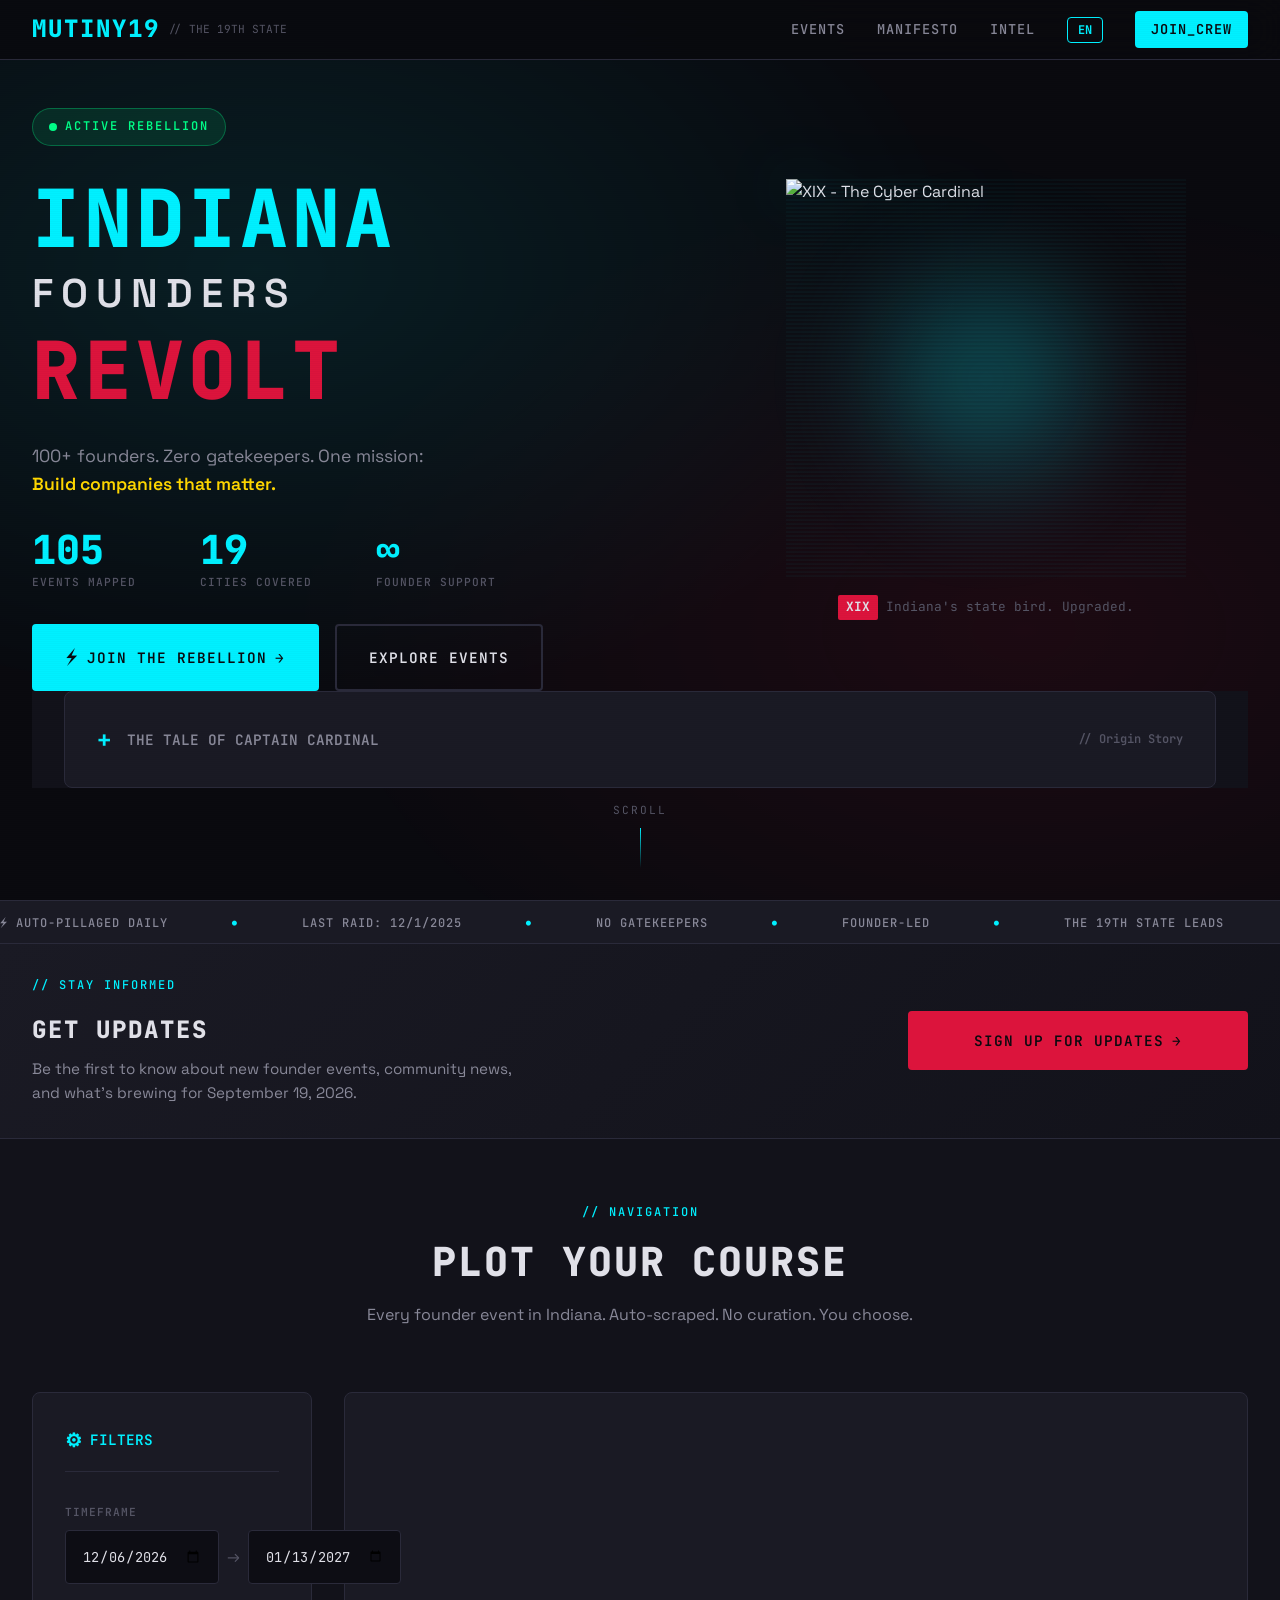
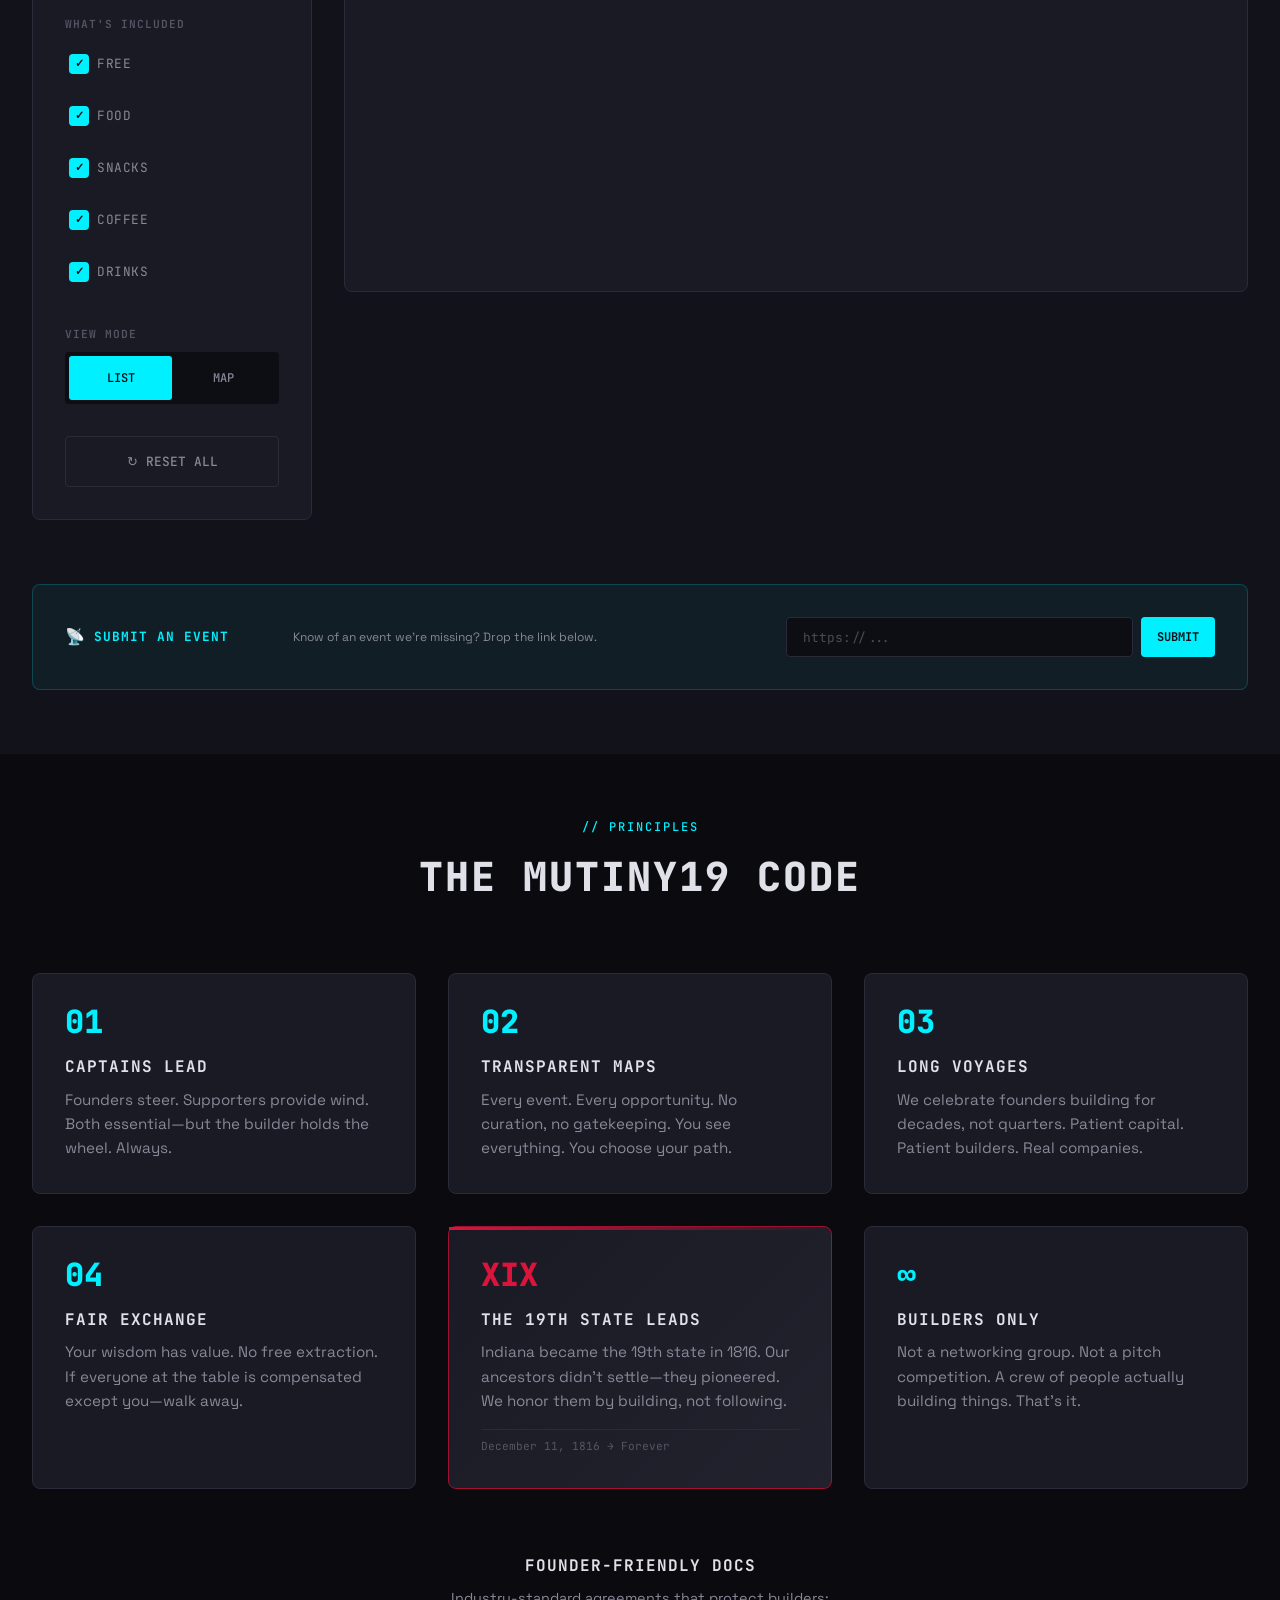
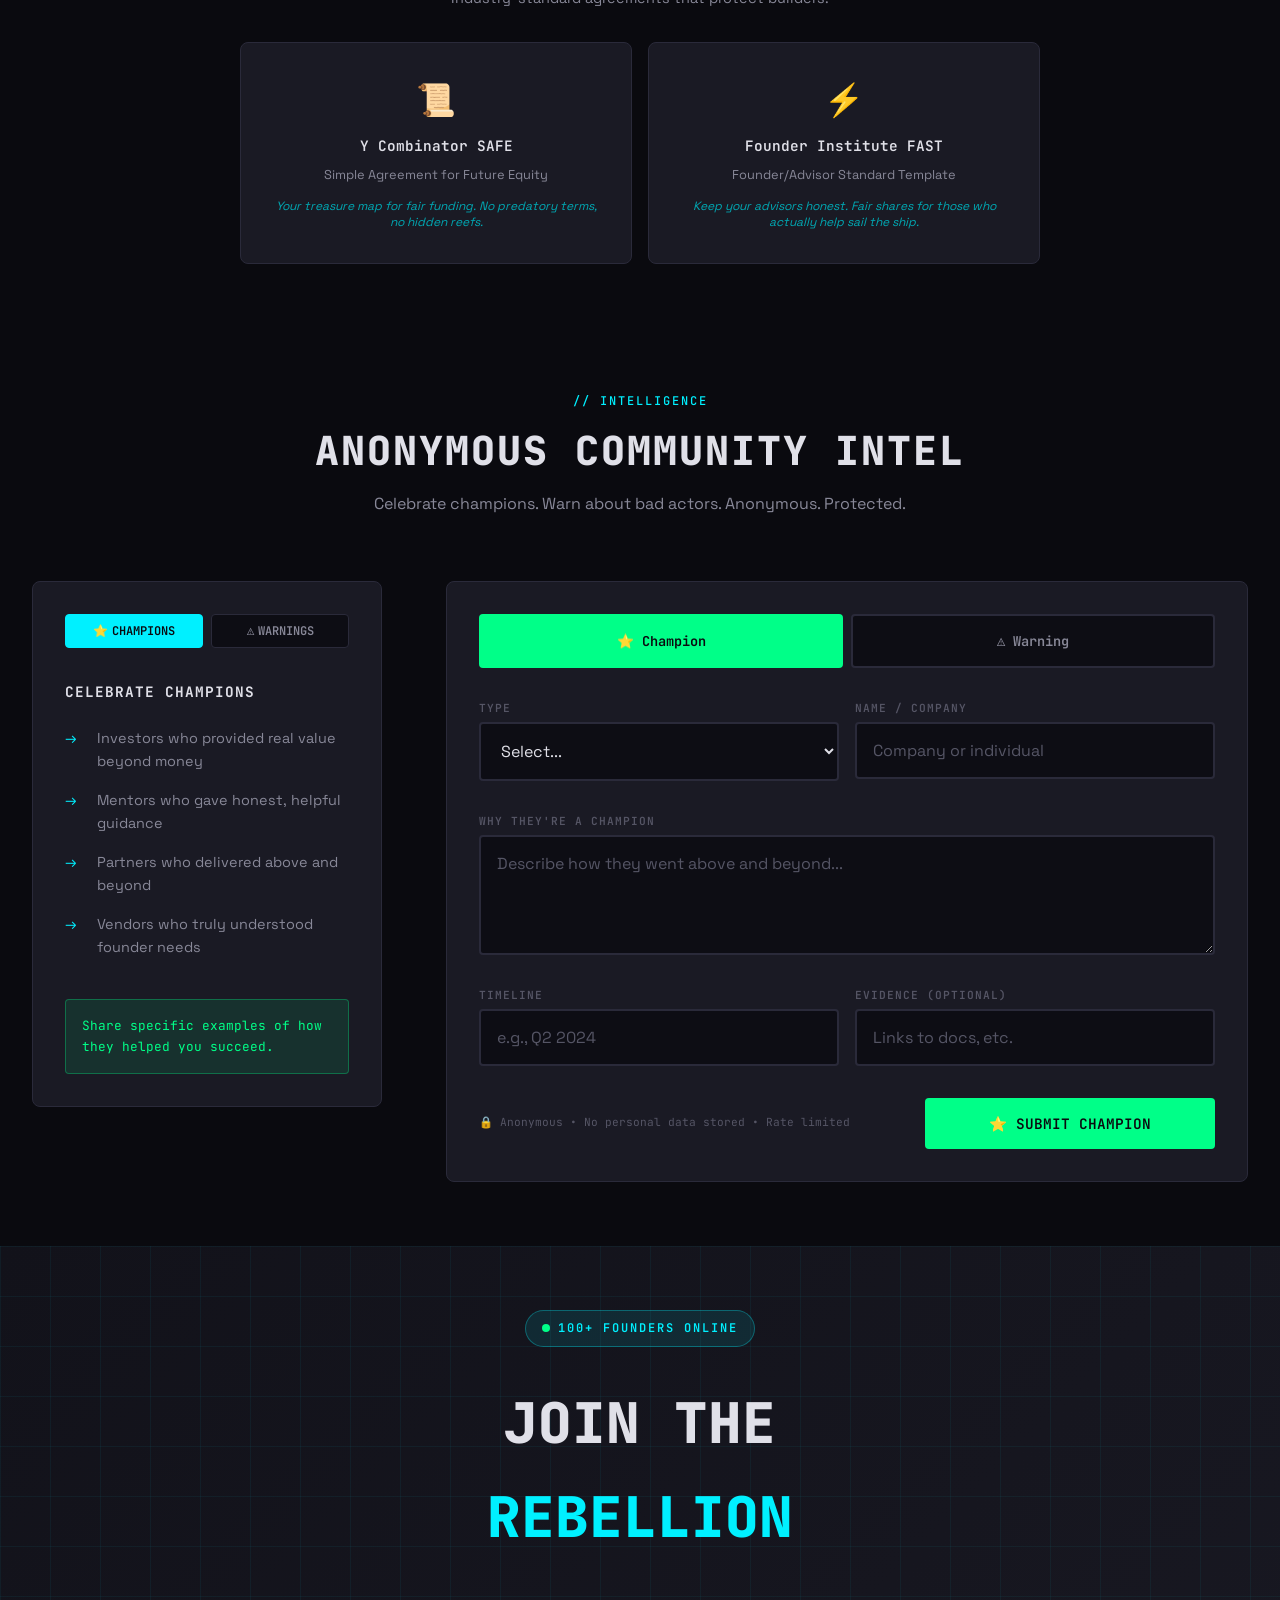
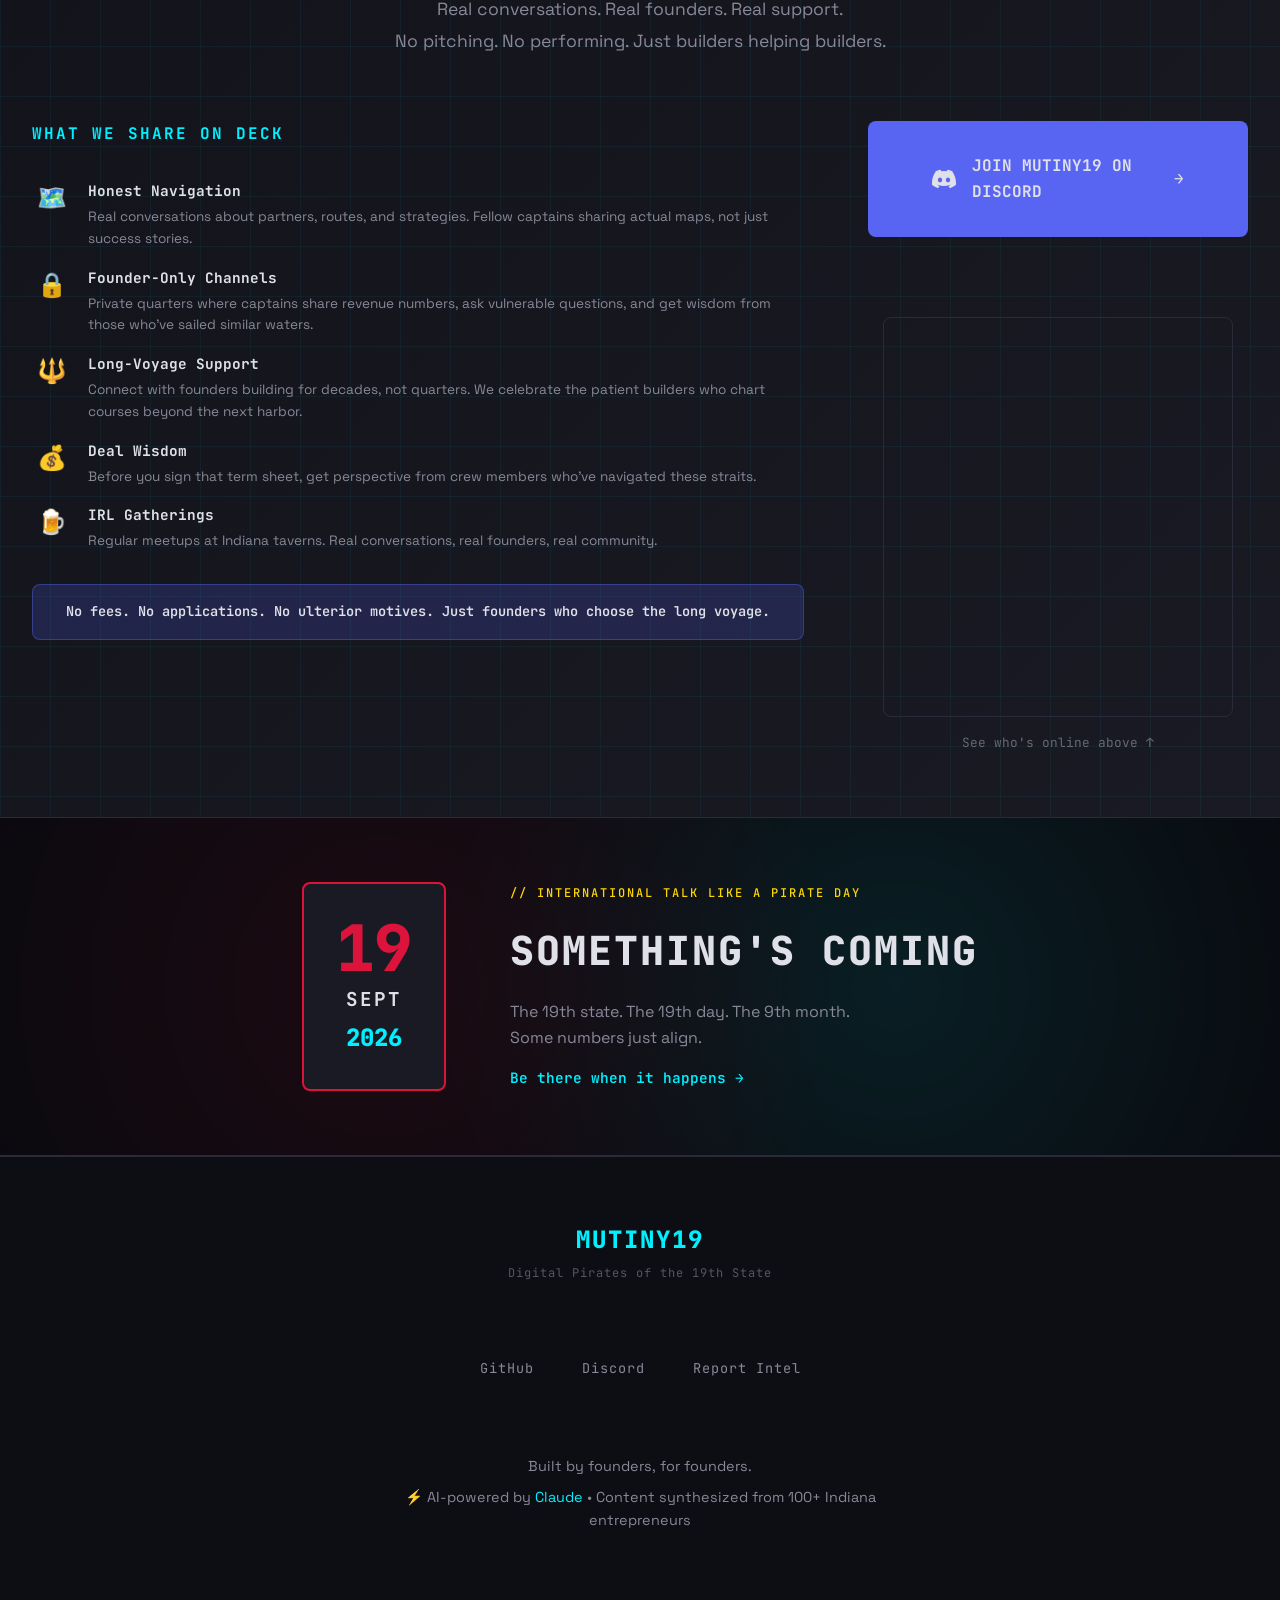
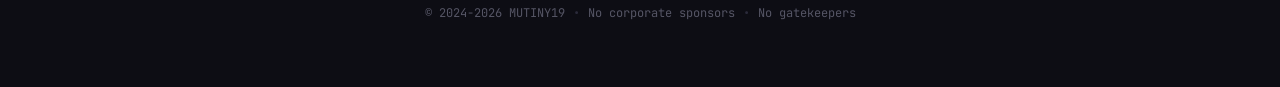
==== index.html @ 067ed70d "Move submit event form outside events grid as separate element 🤖 Generated with [Claude Code](https:" ====
<!DOCTYPE html>
<html lang="en">
<head>
    <meta charset="UTF-8">
    <meta name="viewport" content="width=device-width, initial-scale=1.0">
    <title>MUTINY19 | Indiana's Founder Rebellion</title>
    <meta name="description" content="The 19th state leads the rebellion. AI-powered founders. Cyber pirates. Join 100+ Indiana entrepreneurs building the future.">
    <meta name="keywords" content="Indiana startups, entrepreneur community, founder network, tech rebellion, startup events, eventos Indiana, emprendedores Indiana">

    <!-- Language alternates for SEO -->
    <link rel="alternate" hreflang="en" href="https://mutiny19.github.io/mutiny19/">
    <link rel="alternate" hreflang="es" href="https://mutiny19.github.io/mutiny19/?lang=es">
    <link rel="alternate" hreflang="x-default" href="https://mutiny19.github.io/mutiny19/">

    <!-- Open Graph -->
    <meta property="og:title" content="MUTINY19 | Indiana's Founder Rebellion">
    <meta property="og:description" content="The 19th state leads the rebellion. Join 100+ Indiana founders building the future.">
    <meta property="og:image" content="hero-cardinal-xix.png">
    <meta property="og:type" content="website">

    <!-- Favicon -->
    <link rel="icon" type="image/png" sizes="32x32" href="favicon-32.png">
    <link rel="icon" type="image/png" sizes="16x16" href="favicon-16.png">
    <link rel="apple-touch-icon" sizes="180x180" href="apple-touch-icon.png">

    <!-- Fonts -->
    <link rel="preconnect" href="https://fonts.googleapis.com">
    <link rel="preconnect" href="https://fonts.gstatic.com" crossorigin>
    <link href="https://fonts.googleapis.com/css2?family=JetBrains+Mono:wght@400;500;600;700;800&family=Space+Grotesk:wght@400;500;600;700&display=swap" rel="stylesheet">

    <!-- Leaflet for Map -->
    <link rel="stylesheet" href="https://unpkg.com/leaflet@1.9.4/dist/leaflet.css" />
    <link rel="stylesheet" href="styles.css">
</head>
<!--
    ██╗  ██╗██╗██╗  ██╗
    ╚██╗██╔╝██║╚██╗██╔╝
     ╚███╔╝ ██║ ╚███╔╝
     ██╔██╗ ██║ ██╔██╗
    ██╔╝ ██╗██║██╔╝ ██╗
    ╚═╝  ╚═╝╚═╝╚═╝  ╚═╝

    MUTINY19 - Indiana's Founder Rebellion

    Built by founders. For founders.
    No VCs were harmed in the making of this site.
    (Their terms sheets, however...)

    github.com/mutiny19/mutiny19
-->
<body>
    <!-- Skip to content link for accessibility -->
    <a href="#events" class="skip-link">Skip to content</a>

    <!-- Glitch Overlay -->
    <div class="glitch-overlay" aria-hidden="true"></div>

    <!-- Navigation -->
    <nav class="nav-bar">
        <a href="#" class="nav-brand">
            <span class="brand-text" data-text="MUTINY19">MUTINY19</span>
            <span class="brand-tag">// THE 19TH STATE</span>
        </a>
        <div class="nav-links">
            <a href="#events" class="nav-link" data-i18n="nav.events">EVENTS</a>
            <a href="#manifesto" class="nav-link" data-i18n="nav.manifesto">MANIFESTO</a>
            <a href="#intel" class="nav-link" data-i18n="nav.intel">INTEL</a>
            <button class="lang-toggle" id="langToggle" aria-label="Toggle language">EN</button>
            <a href="https://discord.gg/hy3dAGEhuX" target="_blank" class="nav-cta" data-i18n="nav.join">JOIN_CREW</a>
        </div>
        <button class="mobile-menu-btn" aria-label="Toggle menu">
            <span></span>
            <span></span>
            <span></span>
        </button>
    </nav>

    <!-- Hero Section -->
    <section class="hero">
        <div class="hero-grid">
            <div class="hero-content">
                <div class="hero-badge">
                    <span class="badge-pulse"></span>
                    <span data-i18n="hero.badge">ACTIVE REBELLION</span>
                </div>

                <h1 class="hero-title">
                    <span class="glitch-text" data-text="INDIANA">INDIANA</span>
                    <span class="title-sub" data-i18n="hero.founders">FOUNDERS</span>
                    <span class="glitch-text accent" data-text="REVOLT" data-i18n="hero.revolt">REVOLT</span>
                </h1>

                <p class="hero-desc">
                    <span class="typed-text" data-i18n="hero.tagline">100+ founders. Zero gatekeepers. One mission:</span>
                    <br>
                    <strong class="highlight" data-i18n="hero.mission">Build companies that matter.</strong>
                </p>

                <div class="hero-stats">
                    <div class="stat">
                        <span class="stat-number" data-count="105">0</span>
                        <span class="stat-label" data-i18n="hero.eventsMapped">EVENTS MAPPED</span>
                    </div>
                    <div class="stat">
                        <span class="stat-number" data-count="19">0</span>
                        <span class="stat-label" data-i18n="hero.citiesCovered">CITIES COVERED</span>
                    </div>
                    <div class="stat">
                        <span class="stat-number">∞</span>
                        <span class="stat-label" data-i18n="hero.founderSupport">FOUNDER SUPPORT</span>
                    </div>
                </div>

                <div class="hero-cta">
                    <a href="https://discord.gg/hy3dAGEhuX" target="_blank" class="btn-primary">
                        <span class="btn-icon">⚡</span>
                        <span data-i18n="hero.joinRebellion">JOIN THE REBELLION</span>
                        <span class="btn-arrow">→</span>
                    </a>
                    <a href="#events" class="btn-secondary">
                        <span data-i18n="hero.exploreEvents">EXPLORE EVENTS</span>
                    </a>
                </div>
            </div>

            <div class="hero-visual">
                <div class="cardinal-container">
                    <div class="cardinal-glow"></div>
                    <img src="hero-cardinal-xix.png" alt="XIX - The Cyber Cardinal" class="cardinal-image">
                    <div class="cardinal-scanline"></div>
                </div>
                <div class="hero-caption">
                    <span class="caption-tag">XIX</span>
                    <span class="caption-text" data-i18n="hero.caption">Indiana's state bird. Upgraded.</span>
                </div>
            </div>
        </div>

        <!-- Origin Story (Collapsible) -->
        <div class="story-section">
            <button class="story-toggle" id="storyToggle">
                <span class="toggle-icon">+</span>
                <span data-i18n="story.title">THE TALE OF CAPTAIN CARDINAL</span>
                <span class="toggle-hint" data-i18n="story.hint">// Origin Story</span>
            </button>

            <div class="story-content" id="storyContent">
                <div class="story-inner">
                    <div class="story-chapter">
                        <h4 data-i18n="story.ch1.title">CHAPTER I: THE GIFT OF THE PORTS</h4>
                        <p data-i18n="story.ch1.p1">Captain Cardinal had sailed the startup seas for three glorious years, building a vessel of pure innovation—an AI-powered navigation system that could chart courses through uncharted waters. The journey began at ports built by pioneering navigators who'd first mapped Indiana's entrepreneurial waters decades before.</p>
                        <p data-i18n="story.ch1.p2">Those early cartographers—bless their vision—built harbors where weary founders could dock, refuel, and learn the ropes. Without them, the seas would be empty.</p>
                    </div>

                    <div class="story-chapter">
                        <h4 data-i18n="story.ch2.title">CHAPTER II: THE FESTIVAL OF CONNECTIONS</h4>
                        <p data-i18n="story.ch2.p1">At the Great Networking Bay, Captain Cardinal found a bustling festival—hundreds of captains sharing tales and trading wisdom. Yet amid the revelry, a pattern emerged: some networkers collected introductions like seashells—beautiful to display, but offering no sustenance for the voyage ahead.</p>
                        <p data-i18n="story.ch2.p2"><em>What if we built gatherings where every introduction came with a map marking the reefs?</em></p>
                    </div>

                    <div class="story-chapter">
                        <h4 data-i18n="story.ch3.title">CHAPTER III: THE GATHERING OF NINETEEN</h4>
                        <p data-i18n="story.ch3.p1">In a tavern lit by laptop glow and neon cyan, Captain Cardinal met eighteen other founders. Each had received gifts from the ecosystem—mentorship, resources, community. Each felt genuine gratitude.</p>
                        <p data-i18n="story.ch3.p2">Yet each also carried a quiet question: <em>"We love those who built the ports... but are we allowed to sail past them?"</em></p>
                        <p data-i18n="story.ch3.p3">"We're the 19th state," one captain mused. "Indiana. Two centuries of pioneering spirit. Our predecessors didn't just maintain the settlements—they pushed west, they built new, they led."</p>
                    </div>

                    <div class="story-chapter">
                        <h4 data-i18n="story.ch4.title">CHAPTER IV: THE EMERGENCE OF XIX</h4>
                        <p data-i18n="story.ch4.p1">From the shadows emerged XIX—the Cyber Cardinal, upgraded with AI navigation, digital wings crackling with electric cyan. Not a weapon, but a beacon. A symbol that Indiana's state bird could evolve while staying true to its crimson heart.</p>
                        <p class="story-footer" data-i18n="story.ch4.footer">"The mutiny isn't against the ports—it's against the belief that we should only stay in them."</p>
                    </div>
                </div>
            </div>
        </div>

        <!-- Scroll Indicator -->
        <div class="scroll-indicator">
            <span data-i18n="hero.scroll">SCROLL</span>
            <div class="scroll-line"></div>
        </div>
    </section>

    <!-- Ticker Bar -->
    <div class="ticker-bar">
        <div class="ticker-content">
            <span data-i18n="ticker.autoPillaged">⚡ AUTO-PILLAGED DAILY</span>
            <span class="ticker-dot">●</span>
            <span><span data-i18n="ticker.lastRaid">LAST RAID:</span> <span id="lastUpdate">LOADING...</span></span>
            <span class="ticker-dot">●</span>
            <span data-i18n="ticker.noGatekeepers">NO GATEKEEPERS</span>
            <span class="ticker-dot">●</span>
            <span data-i18n="ticker.founderLed">FOUNDER-LED</span>
            <span class="ticker-dot">●</span>
            <span data-i18n="ticker.19thState">THE 19TH STATE LEADS</span>
            <span class="ticker-dot">●</span>
            <span class="ticker-secret" data-i18n="ticker.secret">09.19.26 // SOMETHING'S COMING</span>
            <span class="ticker-dot">●</span>
        </div>
    </div>

    <!-- Signup Section -->
    <section class="signup-section">
        <div class="signup-content">
            <div class="signup-text">
                <span class="section-tag" data-i18n="signup.tag">// STAY INFORMED</span>
                <h2 data-i18n="signup.title">GET UPDATES</h2>
                <p data-i18n="signup.desc">Be the first to know about new founder events, community news, and what's brewing for September 19, 2026.</p>
            </div>
            <a href="https://mutiny19.com" target="_blank" class="signup-cta">
                <span data-i18n="signup.cta">SIGN UP FOR UPDATES</span>
                <span class="cta-arrow">→</span>
            </a>
        </div>
    </section>

    <!-- Events Section -->
    <section id="events" class="events-section">
        <div class="section-header">
            <span class="section-tag" data-i18n="events.tag">// NAVIGATION</span>
            <h2 class="section-title" data-i18n="events.title">PLOT YOUR COURSE</h2>
            <p class="section-desc" data-i18n="events.desc">Every founder event in Indiana. Auto-scraped. No curation. You choose.</p>
        </div>

        <div class="events-container">
            <aside class="filters-panel">
                <div class="filter-header">
                    <span class="filter-icon">⚙</span>
                    <span data-i18n="filters.title">FILTERS</span>
                </div>

                <div class="filter-group">
                    <label class="filter-label" data-i18n="filters.timeframe">TIMEFRAME</label>
                    <div class="date-inputs">
                        <input type="date" id="startDate" class="date-input">
                        <span class="date-separator">→</span>
                        <input type="date" id="endDate" class="date-input">
                    </div>
                </div>

                <div class="filter-group">
                    <label class="filter-label" data-i18n="filters.included">WHAT'S INCLUDED</label>
                    <div class="filter-checks">
                        <label class="check-item">
                            <input type="checkbox" id="filterFree" checked>
                            <span class="check-box"></span>
                            <span class="check-label" data-i18n="filters.free">FREE</span>
                        </label>
                        <label class="check-item">
                            <input type="checkbox" id="filterFood" checked>
                            <span class="check-box"></span>
                            <span class="check-label" data-i18n="filters.food">FOOD</span>
                        </label>
                        <label class="check-item">
                            <input type="checkbox" id="filterAppetizers" checked>
                            <span class="check-box"></span>
                            <span class="check-label" data-i18n="filters.snacks">SNACKS</span>
                        </label>
                        <label class="check-item">
                            <input type="checkbox" id="filterNonAlcohol" checked>
                            <span class="check-box"></span>
                            <span class="check-label" data-i18n="filters.coffee">COFFEE</span>
                        </label>
                        <label class="check-item">
                            <input type="checkbox" id="filterAlcohol" checked>
                            <span class="check-box"></span>
                            <span class="check-label" data-i18n="filters.drinks">DRINKS</span>
                        </label>
                    </div>
                </div>

                <div class="filter-group">
                    <label class="filter-label" data-i18n="filters.viewMode">VIEW MODE</label>
                    <div class="view-toggle">
                        <button id="listViewBtn" class="view-btn active" data-view="list">
                            <span data-i18n="filters.list">LIST</span>
                        </button>
                        <button id="mapViewBtn" class="view-btn" data-view="map">
                            <span data-i18n="filters.map">MAP</span>
                        </button>
                    </div>
                </div>

                <button id="clearFilters" class="btn-reset">
                    <span>↻</span> <span data-i18n="filters.reset">RESET ALL</span>
                </button>
            </aside>

            <main class="events-main">
                <div id="mapContainer" class="map-container" style="display: none;">
                    <div id="map"></div>
                </div>
                <div id="listContainer" class="list-container">
                    <div id="eventsLoading" class="loading">
                        <span data-i18n="events.loading">Loading events...</span>
                    </div>
                    <div id="eventsList" class="events-list"></div>
                </div>
            </main>
        </div>

        <!-- Submit Event Form -->
        <div class="submit-event-card">
            <div class="submit-event-header">
                <span class="submit-icon">📡</span>
                <span data-i18n="submit.title">NEW EVENT / EVENTS PAGE</span>
            </div>
            <p class="submit-desc" data-i18n="submit.desc">Know of an event or events page we're missing? Drop the link.</p>
            <form id="submitEventForm" class="submit-event-form">
                <input type="url" id="eventUrl" name="eventUrl" required placeholder="https://..." data-i18n-placeholder="submit.placeholder">
                <!-- Honeypot -->
                <div style="position: absolute; left: -9999px;" aria-hidden="true">
                    <input type="text" id="eventWebsite" name="website" tabindex="-1" autocomplete="off">
                </div>
                <button type="submit" class="submit-event-btn" data-i18n="submit.button">SUBMIT</button>
            </form>
            <div id="submitEventSuccess" class="submit-message success" style="display: none;" data-i18n="submit.success">✓ Thanks! We'll check it out.</div>
            <div id="submitEventError" class="submit-message error" style="display: none;" data-i18n="submit.error">✗ Error. Try again.</div>
        </div>
    </section>

    <!-- Manifesto Section -->
    <section id="manifesto" class="manifesto-section">
        <div class="manifesto-header">
            <span class="section-tag" data-i18n="manifesto.tag">// PRINCIPLES</span>
            <h2 class="section-title" data-i18n="manifesto.title">THE MUTINY19 CODE</h2>
        </div>

        <div class="manifesto-grid">
            <div class="manifesto-card">
                <div class="card-icon">01</div>
                <h3 data-i18n="manifesto.card1.title">CAPTAINS LEAD</h3>
                <p data-i18n="manifesto.card1.desc">Founders steer. Supporters provide wind. Both essential—but the builder holds the wheel. Always.</p>
            </div>

            <div class="manifesto-card">
                <div class="card-icon">02</div>
                <h3 data-i18n="manifesto.card2.title">TRANSPARENT MAPS</h3>
                <p data-i18n="manifesto.card2.desc">Every event. Every opportunity. No curation, no gatekeeping. You see everything. You choose your path.</p>
            </div>

            <div class="manifesto-card">
                <div class="card-icon">03</div>
                <h3 data-i18n="manifesto.card3.title">LONG VOYAGES</h3>
                <p data-i18n="manifesto.card3.desc">We celebrate founders building for decades, not quarters. Patient capital. Patient builders. Real companies.</p>
            </div>

            <div class="manifesto-card">
                <div class="card-icon">04</div>
                <h3 data-i18n="manifesto.card4.title">FAIR EXCHANGE</h3>
                <p data-i18n="manifesto.card4.desc">Your wisdom has value. No free extraction. If everyone at the table is compensated except you—walk away.</p>
            </div>

            <div class="manifesto-card featured">
                <div class="card-icon">XIX</div>
                <h3 data-i18n="manifesto.card5.title">THE 19TH STATE LEADS</h3>
                <p data-i18n="manifesto.card5.desc">Indiana became the 19th state in 1816. Our ancestors didn't settle—they pioneered. We honor them by building, not following.</p>
                <div class="card-date" data-i18n="manifesto.card5.date">December 11, 1816 → Forever</div>
            </div>

            <div class="manifesto-card">
                <div class="card-icon">∞</div>
                <h3 data-i18n="manifesto.card6.title">BUILDERS ONLY</h3>
                <p data-i18n="manifesto.card6.desc">Not a networking group. Not a pitch competition. A crew of people actually building things. That's it.</p>
            </div>
        </div>

        <div class="manifesto-docs">
            <h3 data-i18n="docs.title">FOUNDER-FRIENDLY DOCS</h3>
            <p data-i18n="docs.desc">Industry-standard agreements that protect builders:</p>
            <div class="docs-grid">
                <a href="https://www.ycombinator.com/documents" target="_blank" class="doc-card">
                    <span class="doc-icon">📜</span>
                    <span class="doc-title">Y Combinator SAFE</span>
                    <span class="doc-desc">Simple Agreement for Future Equity</span>
                    <span class="doc-pirate" data-i18n="docs.safe.pirate">Your treasure map for fair funding. No predatory terms, no hidden reefs.</span>
                </a>
                <a href="https://fi.co/fast" target="_blank" class="doc-card">
                    <span class="doc-icon">⚡</span>
                    <span class="doc-title">Founder Institute FAST</span>
                    <span class="doc-desc">Founder/Advisor Standard Template</span>
                    <span class="doc-pirate" data-i18n="docs.fast.pirate">Keep your advisors honest. Fair shares for those who actually help sail the ship.</span>
                </a>
            </div>
        </div>
    </section>

    <!-- Intel Section (Community Reporting) -->
    <section id="intel" class="intel-section">
        <div class="section-header">
            <span class="section-tag" data-i18n="intel.tag">// INTELLIGENCE</span>
            <h2 class="section-title" data-i18n="intel.title">ANONYMOUS COMMUNITY INTEL</h2>
            <p class="section-desc" data-i18n="intel.desc">Celebrate champions. Warn about bad actors. Anonymous. Protected.</p>
        </div>

        <div class="intel-grid">
            <div class="intel-guidelines">
                <div class="guidelines-toggle">
                    <button class="guide-btn active" data-type="champion" id="guideChampion">
                        <span>⭐</span> <span data-i18n="intel.champions">CHAMPIONS</span>
                    </button>
                    <button class="guide-btn" data-type="warning" id="guideWarning">
                        <span>⚠</span> <span data-i18n="intel.warnings">WARNINGS</span>
                    </button>
                </div>

                <div class="guidelines-content" id="championGuide">
                    <h4 data-i18n="intel.celebrateTitle">CELEBRATE CHAMPIONS</h4>
                    <ul>
                        <li data-i18n="intel.champ1">Investors who provided real value beyond money</li>
                        <li data-i18n="intel.champ2">Mentors who gave honest, helpful guidance</li>
                        <li data-i18n="intel.champ3">Partners who delivered above and beyond</li>
                        <li data-i18n="intel.champ4">Vendors who truly understood founder needs</li>
                    </ul>
                    <div class="guide-note positive" data-i18n="intel.champNote">
                        Share specific examples of how they helped you succeed.
                    </div>
                </div>

                <div class="guidelines-content hidden" id="warningGuide">
                    <h4 data-i18n="intel.warningTitle">WARNING REPORTS</h4>
                    <ul>
                        <li data-i18n="intel.warn1">Unethical investors or predatory terms</li>
                        <li data-i18n="intel.warn2">Vendors who didn't deliver promises</li>
                        <li data-i18n="intel.warn3">Advisors who extracted without adding value</li>
                        <li data-i18n="intel.warn4">Partners who acted in bad faith</li>
                    </ul>
                    <div class="guide-note warning" data-i18n="intel.warnNote">
                        Stick to facts. "They did X" not "They're a scammer."
                    </div>
                </div>
            </div>

            <div class="intel-form-container">
                <form id="badActorForm" class="intel-form">
                    <div class="form-row">
                        <div class="toggle-buttons">
                            <button type="button" id="championBtn" class="toggle-btn active">⭐ <span data-i18n="form.champion">Champion</span></button>
                            <button type="button" id="warningBtn" class="toggle-btn">⚠ <span data-i18n="form.warning">Warning</span></button>
                        </div>
                        <input type="hidden" id="reportType" name="reportType" value="champion">
                    </div>

                    <div class="form-row two-col">
                        <div class="form-field">
                            <label for="actorType" data-i18n="form.type">TYPE</label>
                            <select id="actorType" name="actorType" required>
                                <option value="" data-i18n="form.select">Select...</option>
                                <option value="Investor" data-i18n="form.investor">Investor</option>
                                <option value="Vendor" data-i18n="form.vendor">Vendor</option>
                                <option value="Advisor" data-i18n="form.advisor">Advisor</option>
                                <option value="Mentor" data-i18n="form.mentor">Mentor</option>
                                <option value="Partner" data-i18n="form.partner">Partner</option>
                                <option value="Other" data-i18n="form.other">Other</option>
                            </select>
                        </div>
                        <div class="form-field">
                            <label for="actorName" data-i18n="form.nameCompany">NAME / COMPANY</label>
                            <input type="text" id="actorName" name="actorName" required data-i18n-placeholder="form.namePlaceholder" placeholder="Company or individual">
                        </div>
                    </div>

                    <!-- Honeypot -->
                    <div style="position: absolute; left: -9999px;" aria-hidden="true">
                        <input type="text" id="website" name="website" tabindex="-1" autocomplete="off">
                    </div>

                    <div class="form-field">
                        <label for="whatHappened" id="descriptionLabel" data-i18n="form.whyChampion">WHY THEY'RE A CHAMPION</label>
                        <textarea id="whatHappened" name="whatHappened" rows="4" required data-i18n-placeholder="form.descPlaceholder" placeholder="Describe how they went above and beyond..."></textarea>
                    </div>

                    <div class="form-row two-col">
                        <div class="form-field">
                            <label for="timeline" data-i18n="form.timeline">TIMELINE</label>
                            <input type="text" id="timeline" name="timeline" required placeholder="e.g., Q2 2024">
                        </div>
                        <div class="form-field">
                            <label for="evidence" id="evidenceLabel" data-i18n="form.evidence">EVIDENCE (OPTIONAL)</label>
                            <input type="text" id="evidence" name="evidence" data-i18n-placeholder="form.evidencePlaceholder" placeholder="Links to docs, etc.">
                        </div>
                    </div>

                    <div class="form-footer">
                        <span class="form-note" data-i18n="form.note">🔒 Anonymous • No personal data stored • Rate limited</span>
                        <button type="submit" class="btn-submit" id="submitBtn">
                            <span data-i18n="form.submitChampion">⭐ SUBMIT CHAMPION</span>
                        </button>
                    </div>
                </form>

                <div id="formSuccess" class="form-message success" style="display: none;" data-i18n="form.success">
                    ✓ Report submitted. Thank you for protecting the crew.
                </div>
                <div id="formError" class="form-message error" style="display: none;" data-i18n="form.error">
                    ✗ Error submitting. Please try again.
                </div>
            </div>
        </div>
    </section>

    <!-- Discord CTA Section -->
    <section class="discord-section">
        <div class="discord-bg">
            <div class="discord-grid-lines"></div>
        </div>

        <div class="discord-content">
            <div class="discord-header">
                <div class="discord-badge">
                    <span class="badge-pulse"></span>
                    <span data-i18n="discord.badge">100+ FOUNDERS ONLINE</span>
                </div>

                <h2 class="discord-title">
                    <span data-i18n="discord.joinThe">JOIN THE</span>
                    <span class="glitch-text" data-text="REBELLION" data-i18n="discord.rebellion">REBELLION</span>
                </h2>

                <p class="discord-desc" data-i18n="discord.desc">
                    Real conversations. Real founders. Real support.<br>
                    No pitching. No performing. Just builders helping builders.
                </p>
            </div>

            <div class="discord-grid">
                <div class="discord-benefits">
                    <h3 class="benefits-title" data-i18n="discord.whatWeShare">WHAT WE SHARE ON DECK</h3>
                    <ul class="benefits-list">
                        <li>
                            <span class="benefit-icon">🗺️</span>
                            <div class="benefit-content">
                                <strong data-i18n="discord.benefit1.title">Honest Navigation</strong>
                                <span data-i18n="discord.benefit1.desc">Real conversations about partners, routes, and strategies. Fellow captains sharing actual maps, not just success stories.</span>
                            </div>
                        </li>
                        <li>
                            <span class="benefit-icon">🔒</span>
                            <div class="benefit-content">
                                <strong data-i18n="discord.benefit2.title">Founder-Only Channels</strong>
                                <span data-i18n="discord.benefit2.desc">Private quarters where captains share revenue numbers, ask vulnerable questions, and get wisdom from those who've sailed similar waters.</span>
                            </div>
                        </li>
                        <li>
                            <span class="benefit-icon">🔱</span>
                            <div class="benefit-content">
                                <strong data-i18n="discord.benefit3.title">Long-Voyage Support</strong>
                                <span data-i18n="discord.benefit3.desc">Connect with founders building for decades, not quarters. We celebrate the patient builders who chart courses beyond the next harbor.</span>
                            </div>
                        </li>
                        <li>
                            <span class="benefit-icon">💰</span>
                            <div class="benefit-content">
                                <strong data-i18n="discord.benefit4.title">Deal Wisdom</strong>
                                <span data-i18n="discord.benefit4.desc">Before you sign that term sheet, get perspective from crew members who've navigated these straits.</span>
                            </div>
                        </li>
                        <li>
                            <span class="benefit-icon">🍺</span>
                            <div class="benefit-content">
                                <strong data-i18n="discord.benefit5.title">IRL Gatherings</strong>
                                <span data-i18n="discord.benefit5.desc">Regular meetups at Indiana taverns. Real conversations, real founders, real community.</span>
                            </div>
                        </li>
                    </ul>
                    <div class="benefits-footer" data-i18n="discord.noFees">No fees. No applications. No ulterior motives. Just founders who choose the long voyage.</div>
                </div>

                <div class="discord-widget-container">
                    <a href="https://discord.gg/hy3dAGEhuX" target="_blank" class="discord-cta">
                        <span class="cta-icon">
                            <svg width="24" height="24" viewBox="0 0 24 24" fill="currentColor">
                                <path d="M20.317 4.37a19.791 19.791 0 0 0-4.885-1.515.074.074 0 0 0-.079.037c-.21.375-.444.864-.608 1.25a18.27 18.27 0 0 0-5.487 0 12.64 12.64 0 0 0-.617-1.25.077.077 0 0 0-.079-.037A19.736 19.736 0 0 0 3.677 4.37a.07.07 0 0 0-.032.027C.533 9.046-.32 13.58.099 18.057a.082.082 0 0 0 .031.057 19.9 19.9 0 0 0 5.993 3.03.078.078 0 0 0 .084-.028 14.09 14.09 0 0 0 1.226-1.994.076.076 0 0 0-.041-.106 13.107 13.107 0 0 1-1.872-.892.077.077 0 0 1-.008-.128 10.2 10.2 0 0 0 .372-.292.074.074 0 0 1 .077-.01c3.928 1.793 8.18 1.793 12.062 0a.074.074 0 0 1 .078.01c.12.098.246.198.373.292a.077.077 0 0 1-.006.127 12.299 12.299 0 0 1-1.873.892.077.077 0 0 0-.041.107c.36.698.772 1.362 1.225 1.993a.076.076 0 0 0 .084.028 19.839 19.839 0 0 0 6.002-3.03.077.077 0 0 0 .032-.054c.5-5.177-.838-9.674-3.549-13.66a.061.061 0 0 0-.031-.03zM8.02 15.33c-1.183 0-2.157-1.085-2.157-2.419 0-1.333.956-2.419 2.157-2.419 1.21 0 2.176 1.096 2.157 2.42 0 1.333-.956 2.418-2.157 2.418zm7.975 0c-1.183 0-2.157-1.085-2.157-2.419 0-1.333.955-2.419 2.157-2.419 1.21 0 2.176 1.096 2.157 2.42 0 1.333-.946 2.418-2.157 2.418z"/>
                            </svg>
                        </span>
                        <span data-i18n="discord.cta">JOIN MUTINY19 ON DISCORD</span>
                        <span class="cta-arrow">→</span>
                    </a>
                    <iframe src="https://discord.com/widget?id=629420645414993961&theme=dark" width="350" height="400" allowtransparency="true" frameborder="0" sandbox="allow-popups allow-popups-to-escape-sandbox allow-same-origin allow-scripts" class="discord-iframe"></iframe>
                    <p class="widget-hint">See who's online above ↑</p>
                </div>
            </div>
        </div>
    </section>

    <!-- Teaser Section for Sept 19, 2026 -->
    <section class="teaser-section">
        <div class="teaser-content">
            <div class="teaser-date">
                <span class="teaser-day">19</span>
                <span class="teaser-month" data-i18n="teaser.month">SEPT</span>
                <span class="teaser-year">2026</span>
            </div>
            <div class="teaser-text">
                <span class="teaser-tag" data-i18n="teaser.tag">// INTERNATIONAL TALK LIKE A PIRATE DAY</span>
                <h3 data-i18n="teaser.title">SOMETHING'S COMING</h3>
                <p data-i18n="teaser.desc">The 19th state. The 19th day. The 9th month.<br>Some numbers just align.</p>
                <a href="https://discord.gg/hy3dAGEhuX" target="_blank" class="teaser-cta" data-i18n="teaser.cta">
                    Be there when it happens →
                </a>
            </div>
        </div>
    </section>

    <!-- Footer -->
    <footer class="footer">
        <div class="footer-content">
            <div class="footer-brand">
                <span class="footer-logo" data-text="MUTINY19">MUTINY19</span>
                <span class="footer-tagline" data-i18n="footer.tagline">Digital Pirates of the 19th State</span>
            </div>

            <div class="footer-links">
                <a href="https://github.com/mutiny19/mutiny19" target="_blank">GitHub</a>
                <a href="https://discord.gg/hy3dAGEhuX" target="_blank">Discord</a>
                <a href="#intel" data-i18n="footer.reportIntel">Report Intel</a>
            </div>

            <div class="footer-credits">
                <p data-i18n="footer.builtBy">Built by founders, for founders.</p>
                <p class="footer-ai" data-i18n="footer.aiPowered">⚡ AI-powered by <a href="https://claude.ai" target="_blank">Claude</a> • Content synthesized from 100+ Indiana entrepreneurs</p>
            </div>

            <div class="footer-copy">
                <span>© 2024-2026 MUTINY19</span>
                <span class="footer-dot">•</span>
                <span data-i18n="footer.noSponsors">No corporate sponsors</span>
                <span class="footer-dot">•</span>
                <span data-i18n="footer.noGatekeepers">No gatekeepers</span>
            </div>
        </div>
    </footer>

    <!-- Event Modal -->
    <div id="eventModal" class="modal">
        <div class="modal-content">
            <button class="modal-close">&times;</button>
            <div id="modalBody"></div>
        </div>
    </div>

    <!-- Mobile Menu -->
    <div class="mobile-menu" id="mobileMenu">
        <div class="mobile-menu-content">
            <a href="#events" class="mobile-link" data-i18n="nav.events">EVENTS</a>
            <a href="#manifesto" class="mobile-link" data-i18n="nav.manifesto">MANIFESTO</a>
            <a href="#intel" class="mobile-link" data-i18n="nav.intel">INTEL</a>
            <button class="lang-toggle mobile-lang" id="mobileLangToggle" aria-label="Toggle language">EN</button>
            <a href="https://discord.gg/hy3dAGEhuX" target="_blank" class="mobile-cta" data-i18n="nav.joinCrew">JOIN THE CREW</a>
        </div>
    </div>

    <script src="https://unpkg.com/leaflet@1.9.4/dist/leaflet.js"></script>
    <script src="app.js"></script>
    <script>
        // Mobile menu toggle
        const mobileMenuBtn = document.querySelector('.mobile-menu-btn');
        const mobileMenu = document.getElementById('mobileMenu');

        mobileMenuBtn?.addEventListener('click', () => {
            mobileMenuBtn.classList.toggle('active');
            mobileMenu.classList.toggle('active');
            document.body.classList.toggle('menu-open');
        });

        // Close mobile menu on link click
        document.querySelectorAll('.mobile-link, .mobile-cta').forEach(link => {
            link.addEventListener('click', () => {
                mobileMenuBtn.classList.remove('active');
                mobileMenu.classList.remove('active');
                document.body.classList.remove('menu-open');
            });
        });

        // Story toggle
        const storyToggle = document.getElementById('storyToggle');
        const storyContent = document.getElementById('storyContent');

        storyToggle?.addEventListener('click', () => {
            storyToggle.classList.toggle('active');
            storyContent.classList.toggle('active');
            // Re-apply translations when story is expanded
            if (storyContent.classList.contains('active') && typeof applyTranslations === 'function') {
                applyTranslations(currentLang);
            }
        });

        // Submit Event Form
        const submitEventForm = document.getElementById('submitEventForm');
        const submitEventSuccess = document.getElementById('submitEventSuccess');
        const submitEventError = document.getElementById('submitEventError');

        submitEventForm?.addEventListener('submit', async (e) => {
            e.preventDefault();

            // Honeypot check
            const honeypot = document.getElementById('eventWebsite');
            if (honeypot && honeypot.value) {
                // Bot detected, silently fail
                submitEventSuccess.style.display = 'block';
                submitEventForm.reset();
                return;
            }

            const eventUrl = document.getElementById('eventUrl').value;

            // Discord webhook URL
            const webhookUrl = 'https://discord.com/api/webhooks/1312107714928672920/jw0nSAPqtmE8gQ04vTjKuXM1W2xpsGa4mm7XBgV3EPpq93myRrxE92unmk5gsH0pbmnq';

            try {
                const response = await fetch(webhookUrl, {
                    method: 'POST',
                    headers: { 'Content-Type': 'application/json' },
                    body: JSON.stringify({
                        content: `📡 **New Event Submission**\n${eventUrl}`,
                        username: 'Mutiny19 Event Bot'
                    })
                });

                if (response.ok) {
                    submitEventSuccess.style.display = 'block';
                    submitEventError.style.display = 'none';
                    submitEventForm.reset();
                    setTimeout(() => {
                        submitEventSuccess.style.display = 'none';
                    }, 5000);
                } else {
                    throw new Error('Failed to submit');
                }
            } catch (error) {
                submitEventError.style.display = 'block';
                submitEventSuccess.style.display = 'none';
                setTimeout(() => {
                    submitEventError.style.display = 'none';
                }, 5000);
            }
        });

        // Guidelines toggle
        const guideChampion = document.getElementById('guideChampion');
        const guideWarning = document.getElementById('guideWarning');
        const championGuide = document.getElementById('championGuide');
        const warningGuide = document.getElementById('warningGuide');

        guideChampion?.addEventListener('click', () => {
            guideChampion.classList.add('active');
            guideWarning.classList.remove('active');
            championGuide.classList.remove('hidden');
            warningGuide.classList.add('hidden');
        });

        guideWarning?.addEventListener('click', () => {
            guideWarning.classList.add('active');
            guideChampion.classList.remove('active');
            warningGuide.classList.remove('hidden');
            championGuide.classList.add('hidden');
        });

        // Animate stats on scroll
        const animateStats = () => {
            const stats = document.querySelectorAll('.stat-number[data-count]');
            stats.forEach(stat => {
                const target = parseInt(stat.dataset.count);
                const duration = 2000;
                const start = performance.now();

                const animate = (now) => {
                    const elapsed = now - start;
                    const progress = Math.min(elapsed / duration, 1);
                    const eased = 1 - Math.pow(1 - progress, 3);
                    stat.textContent = Math.floor(eased * target);

                    if (progress < 1) {
                        requestAnimationFrame(animate);
                    }
                };

                requestAnimationFrame(animate);
            });
        };

        // Intersection observer for stats
        const statsSection = document.querySelector('.hero-stats');
        if (statsSection) {
            const observer = new IntersectionObserver((entries) => {
                entries.forEach(entry => {
                    if (entry.isIntersecting) {
                        animateStats();
                        observer.unobserve(entry.target);
                    }
                });
            }, { threshold: 0.5 });

            observer.observe(statsSection);
        }

        // Smooth scroll for anchor links
        document.querySelectorAll('a[href^="#"]').forEach(anchor => {
            anchor.addEventListener('click', function(e) {
                e.preventDefault();
                const target = document.querySelector(this.getAttribute('href'));
                if (target) {
                    target.scrollIntoView({ behavior: 'smooth', block: 'start' });
                }
            });
        });

        // Lazy load Discord widget when it comes into view
        const discordWidgetWrapper = document.getElementById('discordWidgetWrapper');
        if (discordWidgetWrapper) {
            const discordObserver = new IntersectionObserver((entries) => {
                entries.forEach(entry => {
                    if (entry.isIntersecting) {
                        // Replace placeholder with actual iframe
                        const placeholder = document.getElementById('discordWidgetPlaceholder');
                        if (placeholder) {
                            const iframe = document.createElement('iframe');
                            iframe.src = 'https://discord.com/widget?id=629420645414993961&theme=dark';
                            iframe.width = '350';
                            iframe.height = '400';
                            iframe.allowTransparency = true;
                            iframe.frameBorder = '0';
                            iframe.sandbox = 'allow-popups allow-popups-to-escape-sandbox allow-same-origin allow-scripts';
                            discordWidgetWrapper.replaceChild(iframe, placeholder);
                        }
                        discordObserver.unobserve(entry.target);
                    }
                });
            }, { threshold: 0.1, rootMargin: '100px' });

            discordObserver.observe(discordWidgetWrapper);
        }
    </script>
</body>
</html>
---- styles.css ----
/* ==========================================================================
   MUTINY19 - Modern AI Cyber Pirates Indiana Rebellion
   Digital pirates of the 19th state
   ========================================================================== */

/* --------------------------------------------------------------------------
   CSS Variables & Theme
   -------------------------------------------------------------------------- */
:root {
    /* Core colors */
    --black: #0a0a0f;
    --dark: #12121a;
    --darker: #0d0d14;
    --surface: #1a1a24;
    --surface-light: #22222e;
    --border: #2a2a3a;

    /* Accent colors */
    --cyan: #00f0ff;
    --cyan-dim: #00a8b3;
    --cyan-glow: rgba(0, 240, 255, 0.3);
    --crimson: #dc143c;
    --crimson-dim: #a01030;
    --crimson-glow: rgba(220, 20, 60, 0.3);
    --gold: #ffd700;
    --gold-dim: #b39700;

    /* Text colors */
    --text: #e0e0e8;
    --text-dim: #888898;
    --text-muted: #555565;

    /* Status colors */
    --success: #00ff88;
    --warning: #ffaa00;
    --error: #ff4444;

    /* Fonts */
    --font-mono: 'JetBrains Mono', 'Fira Code', monospace;
    --font-sans: 'Space Grotesk', 'Inter', sans-serif;

    /* Spacing */
    --space-xs: 0.25rem;
    --space-sm: 0.5rem;
    --space-md: 1rem;
    --space-lg: 2rem;
    --space-xl: 4rem;

    /* Transitions */
    --transition-fast: 0.15s ease;
    --transition-med: 0.3s ease;
    --transition-slow: 0.5s ease;

    /* Layout */
    --max-width: 1400px;
    --nav-height: 60px;
}

/* --------------------------------------------------------------------------
   Reset & Base
   -------------------------------------------------------------------------- */
*, *::before, *::after {
    margin: 0;
    padding: 0;
    box-sizing: border-box;
}

html {
    scroll-behavior: smooth;
    font-size: 16px;
}

body {
    font-family: var(--font-sans);
    background: var(--black);
    color: var(--text);
    line-height: 1.6;
    overflow-x: hidden;
    -webkit-font-smoothing: antialiased;
    -moz-osx-font-smoothing: grayscale;
}

body.menu-open {
    overflow: hidden;
}

::selection {
    background: var(--cyan);
    color: var(--black);
}

a {
    color: var(--cyan);
    text-decoration: none;
    transition: color var(--transition-fast);
}

a:hover {
    color: var(--text);
}

img {
    max-width: 100%;
    height: auto;
}

/* --------------------------------------------------------------------------
   Glitch Overlay (Global scanline effect)
   -------------------------------------------------------------------------- */
.glitch-overlay {
    position: fixed;
    top: 0;
    left: 0;
    width: 100%;
    height: 100%;
    pointer-events: none;
    z-index: 9999;
    background: repeating-linear-gradient(
        0deg,
        rgba(0, 0, 0, 0.03) 0px,
        rgba(0, 0, 0, 0.03) 1px,
        transparent 1px,
        transparent 2px
    );
    opacity: 0.5;
}

/* --------------------------------------------------------------------------
   Navigation
   -------------------------------------------------------------------------- */
.nav-bar {
    position: fixed;
    top: 0;
    left: 0;
    right: 0;
    height: var(--nav-height);
    background: rgba(10, 10, 15, 0.9);
    backdrop-filter: blur(20px);
    border-bottom: 1px solid var(--border);
    display: flex;
    align-items: center;
    justify-content: space-between;
    padding: 0 var(--space-lg);
    z-index: 1000;
}

.nav-brand {
    display: flex;
    align-items: center;
    gap: var(--space-sm);
}

.brand-text {
    font-family: var(--font-mono);
    font-size: 1.5rem;
    font-weight: 800;
    color: var(--cyan);
    letter-spacing: 2px;
}

.brand-tag {
    font-family: var(--font-mono);
    font-size: 0.7rem;
    color: var(--text-muted);
    display: none;
}

@media (min-width: 768px) {
    .brand-tag {
        display: block;
    }
}

.nav-links {
    display: none;
    align-items: center;
    gap: var(--space-lg);
}

@media (min-width: 768px) {
    .nav-links {
        display: flex;
    }
}

.nav-link {
    font-family: var(--font-mono);
    font-size: 0.85rem;
    font-weight: 500;
    color: var(--text-dim);
    letter-spacing: 1px;
    transition: color var(--transition-fast);
}

.nav-link:hover {
    color: var(--cyan);
}

.nav-cta {
    font-family: var(--font-mono);
    font-size: 0.85rem;
    font-weight: 600;
    color: var(--black);
    background: var(--cyan);
    padding: var(--space-sm) var(--space-md);
    border-radius: 4px;
    letter-spacing: 1px;
    transition: all var(--transition-fast);
}

.nav-cta:hover {
    background: var(--text);
    color: var(--black);
    transform: translateY(-2px);
    box-shadow: 0 4px 20px var(--cyan-glow);
}

/* Language Toggle */
.lang-toggle {
    font-family: var(--font-mono);
    font-size: 0.75rem;
    font-weight: 700;
    color: var(--cyan);
    background: transparent;
    border: 1px solid var(--cyan);
    border-radius: 4px;
    padding: var(--space-xs) var(--space-sm);
    cursor: pointer;
    transition: all var(--transition-fast);
    min-width: 36px;
}

.lang-toggle:hover {
    background: var(--cyan);
    color: var(--black);
}

.lang-toggle.mobile-lang {
    margin: var(--space-md) 0;
    padding: var(--space-sm) var(--space-md);
    font-size: 1rem;
}

/* Mobile Menu Button */
.mobile-menu-btn {
    display: flex;
    flex-direction: column;
    gap: 5px;
    padding: 8px;
    background: none;
    border: none;
    cursor: pointer;
    z-index: 1001;
}

@media (min-width: 768px) {
    .mobile-menu-btn {
        display: none;
    }
}

.mobile-menu-btn span {
    width: 24px;
    height: 2px;
    background: var(--cyan);
    transition: all var(--transition-fast);
}

.mobile-menu-btn.active span:nth-child(1) {
    transform: rotate(45deg) translate(5px, 5px);
}

.mobile-menu-btn.active span:nth-child(2) {
    opacity: 0;
}

.mobile-menu-btn.active span:nth-child(3) {
    transform: rotate(-45deg) translate(5px, -5px);
}

/* Mobile Menu */
.mobile-menu {
    position: fixed;
    top: var(--nav-height);
    left: 0;
    right: 0;
    bottom: 0;
    background: var(--dark);
    z-index: 999;
    opacity: 0;
    visibility: hidden;
    transition: all var(--transition-med);
}

.mobile-menu.active {
    opacity: 1;
    visibility: visible;
}

.mobile-menu-content {
    display: flex;
    flex-direction: column;
    align-items: center;
    justify-content: center;
    height: 100%;
    gap: var(--space-xl);
}

.mobile-link,
.mobile-cta {
    opacity: 0;
    transform: translateY(20px);
    transition: all var(--transition-med);
}

.mobile-menu.active .mobile-link,
.mobile-menu.active .mobile-cta {
    opacity: 1;
    transform: translateY(0);
}

.mobile-menu.active .mobile-link:nth-child(1) { transition-delay: 0.1s; }
.mobile-menu.active .mobile-link:nth-child(2) { transition-delay: 0.15s; }
.mobile-menu.active .mobile-link:nth-child(3) { transition-delay: 0.2s; }
.mobile-menu.active .mobile-cta { transition-delay: 0.25s; }

.mobile-link {
    font-family: var(--font-mono);
    font-size: 1.5rem;
    font-weight: 600;
    color: var(--text);
    letter-spacing: 2px;
    padding: var(--space-md);
    min-height: 44px; /* Touch target */
}

.mobile-link:hover,
.mobile-link:active {
    color: var(--cyan);
}

.mobile-cta {
    font-family: var(--font-mono);
    font-size: 1rem;
    font-weight: 600;
    color: var(--black);
    background: var(--cyan);
    padding: var(--space-md) var(--space-xl);
    border-radius: 4px;
    min-height: 44px; /* Touch target */
}

/* --------------------------------------------------------------------------
   Hero Section
   -------------------------------------------------------------------------- */
.hero {
    min-height: 100vh;
    display: flex;
    flex-direction: column;
    justify-content: center;
    padding: calc(var(--nav-height) + var(--space-md)) var(--space-lg) 80px;
    position: relative;
    overflow: hidden;
}

/* Reduce hero height on mobile for better content visibility */
@media (max-width: 767px) {
    .hero {
        min-height: auto;
        padding: calc(var(--nav-height) + var(--space-lg)) var(--space-md) var(--space-lg);
    }
}

.hero::before {
    content: '';
    position: absolute;
    top: 0;
    left: 0;
    right: 0;
    bottom: 0;
    background:
        radial-gradient(ellipse at 20% 30%, var(--cyan-glow) 0%, transparent 50%),
        radial-gradient(ellipse at 80% 70%, var(--crimson-glow) 0%, transparent 50%);
    opacity: 0.3;
    z-index: -1;
}

.hero-grid {
    display: grid;
    grid-template-columns: 1fr;
    gap: var(--space-xl);
    max-width: var(--max-width);
    margin: 0 auto;
    width: 100%;
}

@media (min-width: 1024px) {
    .hero-grid {
        grid-template-columns: 1.2fr 1fr;
        align-items: center;
    }
}

.hero-content {
    display: flex;
    flex-direction: column;
    gap: var(--space-lg);
}

.hero-badge {
    display: inline-flex;
    align-items: center;
    gap: var(--space-sm);
    font-family: var(--font-mono);
    font-size: 0.75rem;
    font-weight: 600;
    color: var(--success);
    letter-spacing: 2px;
    background: rgba(0, 255, 136, 0.1);
    border: 1px solid rgba(0, 255, 136, 0.3);
    padding: var(--space-sm) var(--space-md);
    border-radius: 50px;
    width: fit-content;
}

.badge-pulse {
    width: 8px;
    height: 8px;
    background: var(--success);
    border-radius: 50%;
    animation: pulse 2s infinite;
}

@keyframes pulse {
    0%, 100% {
        opacity: 1;
        transform: scale(1);
    }
    50% {
        opacity: 0.5;
        transform: scale(1.5);
    }
}

.hero-title {
    display: flex;
    flex-direction: column;
    gap: var(--space-xs);
}

.hero-title span {
    display: block;
}

.hero-title .glitch-text {
    font-family: var(--font-mono);
    font-size: clamp(2.5rem, 8vw, 5rem);
    font-weight: 800;
    color: var(--cyan);
    letter-spacing: 4px;
    line-height: 1;
}

.hero-title .glitch-text.accent {
    color: var(--crimson);
}

.hero-title .title-sub {
    font-family: var(--font-sans);
    font-size: clamp(1.5rem, 4vw, 2.5rem);
    font-weight: 600;
    color: var(--text);
    letter-spacing: 8px;
}

/* Glitch Text Animation */
.glitch-text {
    position: relative;
}

.glitch-text::before,
.glitch-text::after {
    content: attr(data-text);
    position: absolute;
    top: 0;
    left: 0;
    width: 100%;
    height: 100%;
    opacity: 0;
}

.glitch-text:hover::before {
    animation: glitch-1 0.3s linear infinite;
    color: var(--crimson);
    z-index: -1;
    opacity: 0.8;
}

.glitch-text:hover::after {
    animation: glitch-2 0.3s linear infinite;
    color: var(--cyan);
    z-index: -2;
    opacity: 0.8;
}

@keyframes glitch-1 {
    0% { clip-path: inset(20% 0 60% 0); transform: translate(-3px, 2px); }
    20% { clip-path: inset(60% 0 20% 0); transform: translate(3px, -2px); }
    40% { clip-path: inset(40% 0 40% 0); transform: translate(-2px, 3px); }
    60% { clip-path: inset(80% 0 10% 0); transform: translate(2px, -3px); }
    80% { clip-path: inset(10% 0 80% 0); transform: translate(-3px, 2px); }
    100% { clip-path: inset(50% 0 30% 0); transform: translate(3px, -2px); }
}

@keyframes glitch-2 {
    0% { clip-path: inset(60% 0 20% 0); transform: translate(3px, -2px); }
    20% { clip-path: inset(20% 0 60% 0); transform: translate(-3px, 2px); }
    40% { clip-path: inset(80% 0 10% 0); transform: translate(2px, -3px); }
    60% { clip-path: inset(40% 0 40% 0); transform: translate(-2px, 3px); }
    80% { clip-path: inset(30% 0 50% 0); transform: translate(3px, -2px); }
    100% { clip-path: inset(70% 0 20% 0); transform: translate(-3px, 2px); }
}

.hero-desc {
    font-size: 1.1rem;
    color: var(--text-dim);
    max-width: 500px;
}

.hero-desc .highlight {
    color: var(--gold);
    font-weight: 600;
}

.hero-stats {
    display: flex;
    gap: var(--space-xl);
    flex-wrap: wrap;
}

.stat {
    display: flex;
    flex-direction: column;
    gap: var(--space-xs);
}

.stat-number {
    font-family: var(--font-mono);
    font-size: 2.5rem;
    font-weight: 800;
    color: var(--cyan);
    line-height: 1;
}

.stat-label {
    font-family: var(--font-mono);
    font-size: 0.7rem;
    font-weight: 500;
    color: var(--text-muted);
    letter-spacing: 1px;
}

.hero-cta {
    display: flex;
    flex-wrap: wrap;
    gap: var(--space-md);
}

.btn-primary {
    display: inline-flex;
    align-items: center;
    gap: var(--space-sm);
    font-family: var(--font-mono);
    font-size: 0.9rem;
    font-weight: 600;
    color: var(--black);
    background: var(--cyan);
    padding: var(--space-md) var(--space-lg);
    border-radius: 4px;
    letter-spacing: 1px;
    transition: all var(--transition-fast);
    border: 2px solid var(--cyan);
}

.btn-primary:hover {
    background: transparent;
    color: var(--cyan);
    transform: translateY(-2px);
    box-shadow: 0 4px 30px var(--cyan-glow);
}

.btn-secondary {
    display: inline-flex;
    align-items: center;
    gap: var(--space-sm);
    font-family: var(--font-mono);
    font-size: 0.9rem;
    font-weight: 600;
    color: var(--text);
    background: transparent;
    padding: var(--space-md) var(--space-lg);
    border: 2px solid var(--border);
    border-radius: 4px;
    letter-spacing: 1px;
    transition: all var(--transition-fast);
}

.btn-secondary:hover {
    border-color: var(--cyan);
    color: var(--cyan);
    transform: translateY(-2px);
}

.btn-icon {
    font-size: 1.2rem;
}

.btn-arrow {
    transition: transform var(--transition-fast);
}

.btn-primary:hover .btn-arrow,
.btn-secondary:hover .btn-arrow {
    transform: translateX(4px);
}

/* Hero Visual */
.hero-visual {
    display: flex;
    flex-direction: column;
    align-items: center;
    gap: var(--space-md);
}

/* On mobile, reduce hero image size to save vertical space */
@media (max-width: 767px) {
    .hero-visual {
        order: -1; /* Move image above content on mobile for better flow */
        margin-bottom: var(--space-md);
    }
}

.cardinal-container {
    position: relative;
    width: 100%;
    max-width: 400px;
    aspect-ratio: 1;
}

/* Smaller hero image on mobile */
@media (max-width: 767px) {
    .cardinal-container {
        max-width: 200px;
    }
}

.cardinal-glow {
    position: absolute;
    top: 50%;
    left: 50%;
    transform: translate(-50%, -50%);
    width: 80%;
    height: 80%;
    background: radial-gradient(circle, var(--cyan-glow) 0%, transparent 70%);
    filter: blur(40px);
    animation: glow-pulse 4s ease-in-out infinite;
}

@keyframes glow-pulse {
    0%, 100% { opacity: 0.5; transform: translate(-50%, -50%) scale(1); }
    50% { opacity: 0.8; transform: translate(-50%, -50%) scale(1.1); }
}

.cardinal-image {
    position: relative;
    width: 100%;
    height: 100%;
    object-fit: contain;
    filter: drop-shadow(0 0 30px var(--cyan-glow));
    z-index: 2;
}

.cardinal-scanline {
    position: absolute;
    top: 0;
    left: 0;
    width: 100%;
    height: 100%;
    background: repeating-linear-gradient(
        0deg,
        transparent 0px,
        transparent 2px,
        rgba(0, 240, 255, 0.03) 2px,
        rgba(0, 240, 255, 0.03) 4px
    );
    pointer-events: none;
    z-index: 3;
}

.hero-caption {
    display: flex;
    align-items: center;
    gap: var(--space-sm);
    font-family: var(--font-mono);
    font-size: 0.8rem;
    color: var(--text-muted);
}

.caption-tag {
    background: var(--crimson);
    color: var(--text);
    padding: 2px 8px;
    border-radius: 2px;
    font-weight: 700;
}

/* Scroll Indicator */
.scroll-indicator {
    position: absolute;
    bottom: var(--space-lg);
    left: 50%;
    transform: translateX(-50%);
    display: none;
    flex-direction: column;
    align-items: center;
    gap: var(--space-sm);
    font-family: var(--font-mono);
    font-size: 0.7rem;
    color: var(--text-muted);
    letter-spacing: 2px;
    animation: bounce 2s infinite;
}

@media (min-width: 768px) {
    .scroll-indicator {
        display: flex;
    }
}

.scroll-line {
    width: 1px;
    height: 40px;
    background: linear-gradient(to bottom, var(--cyan), transparent);
}

@keyframes bounce {
    0%, 100% { transform: translateX(-50%) translateY(0); }
    50% { transform: translateX(-50%) translateY(10px); }
}

/* --------------------------------------------------------------------------
   Ticker Bar
   -------------------------------------------------------------------------- */
.ticker-bar {
    background: var(--surface);
    border-top: 1px solid var(--border);
    border-bottom: 1px solid var(--border);
    overflow: hidden;
    padding: var(--space-sm) 0;
    position: relative;
}

.ticker-content {
    display: inline-flex;
    align-items: center;
    gap: var(--space-xl);
    animation: ticker 40s linear infinite;
    white-space: nowrap;
    font-family: var(--font-mono);
    font-size: 0.75rem;
    font-weight: 500;
    color: var(--text-dim);
    letter-spacing: 1px;
    padding-right: var(--space-xl);
}

.ticker-content span {
    display: inline-block;
}

.ticker-dot {
    color: var(--cyan);
    font-size: 0.5rem;
}

.ticker-secret {
    color: var(--crimson);
    font-weight: 700;
}

@keyframes ticker {
    0% { transform: translateX(0); }
    100% { transform: translateX(-50%); }
}

/* --------------------------------------------------------------------------
   Signup Section
   -------------------------------------------------------------------------- */
.signup-section {
    padding: var(--space-lg) var(--space-lg);
    background: linear-gradient(135deg, var(--surface) 0%, var(--dark) 100%);
    border-bottom: 1px solid var(--border);
}

.signup-content {
    max-width: var(--max-width);
    margin: 0 auto;
    display: flex;
    flex-direction: column;
    align-items: center;
    gap: var(--space-lg);
    text-align: center;
}

@media (min-width: 768px) {
    .signup-content {
        flex-direction: row;
        justify-content: space-between;
        text-align: left;
    }
}

.signup-text {
    display: flex;
    flex-direction: column;
    gap: var(--space-sm);
}

.signup-text h2 {
    font-family: var(--font-mono);
    font-size: 1.5rem;
    font-weight: 800;
    color: var(--text);
    letter-spacing: 2px;
}

.signup-text p {
    font-size: 0.95rem;
    color: var(--text-dim);
    max-width: 500px;
}

.signup-cta {
    display: inline-flex;
    align-items: center;
    gap: var(--space-sm);
    font-family: var(--font-mono);
    font-size: 0.9rem;
    font-weight: 600;
    color: var(--black);
    background: var(--crimson);
    padding: var(--space-md) var(--space-xl);
    border-radius: 4px;
    letter-spacing: 1px;
    transition: all var(--transition-fast);
    border: 2px solid var(--crimson);
    white-space: nowrap;
}

.signup-cta:hover {
    background: transparent;
    color: var(--crimson);
    transform: translateY(-2px);
    box-shadow: 0 4px 30px var(--crimson-glow);
}

.signup-cta .cta-arrow {
    transition: transform var(--transition-fast);
}

.signup-cta:hover .cta-arrow {
    transform: translateX(4px);
}

/* --------------------------------------------------------------------------
   Section Styles (Shared)
   -------------------------------------------------------------------------- */
.section-header {
    text-align: center;
    margin-bottom: var(--space-xl);
}

.section-tag {
    font-family: var(--font-mono);
    font-size: 0.75rem;
    font-weight: 500;
    color: var(--cyan);
    letter-spacing: 2px;
    display: block;
    margin-bottom: var(--space-sm);
}

.section-title {
    font-family: var(--font-mono);
    font-size: clamp(1.5rem, 4vw, 2.5rem);
    font-weight: 800;
    color: var(--text);
    letter-spacing: 2px;
    margin-bottom: var(--space-sm);
}

.section-desc {
    font-size: 1rem;
    color: var(--text-dim);
    max-width: 600px;
    margin: 0 auto;
}

/* --------------------------------------------------------------------------
   Events Section
   -------------------------------------------------------------------------- */
.events-section {
    padding: var(--space-xl) var(--space-lg);
    background: var(--dark);
    max-width: 100%;
    overflow: hidden;
}

@media (max-width: 767px) {
    .events-section {
        padding: var(--space-lg) var(--space-md);
    }
}

.events-container {
    display: flex;
    flex-direction: column;
    gap: var(--space-lg);
    max-width: 100%;
    margin: 0 auto;
    overflow: hidden;
}

@media (min-width: 1024px) {
    .events-container {
        display: grid;
        grid-template-columns: 280px 1fr;
        align-items: start;
    }

    .filters-panel {
        height: auto;
    }

    .events-main {
        height: 500px;
    }

    #listContainer,
    #mapContainer {
        height: 500px !important;
        max-height: 500px !important;
    }
}

/* Filters Panel */
.filters-panel {
    background: var(--surface);
    border: 1px solid var(--border);
    border-radius: 8px;
    padding: var(--space-lg);
    height: fit-content;
}

@media (min-width: 1024px) {
    .filters-panel {
        position: sticky;
        top: calc(var(--nav-height) + var(--space-lg));
    }
}

@media (max-width: 1023px) {
    .filters-panel {
        padding: var(--space-md);
    }

    .filter-header {
        margin-bottom: var(--space-md);
        padding-bottom: var(--space-sm);
    }

    .filter-group {
        margin-bottom: var(--space-md);
    }

    .filter-checks {
        display: grid;
        grid-template-columns: repeat(5, 1fr);
        gap: var(--space-xs);
    }

    .check-item {
        flex: 0 0 auto;
    }

    .check-label {
        font-size: 0.7rem;
    }

    .view-toggle {
        flex-wrap: nowrap;
    }

    .view-btn {
        font-size: 0.75rem;
        padding: var(--space-sm) var(--space-sm);
    }
}

.filter-header {
    display: flex;
    align-items: center;
    gap: var(--space-sm);
    font-family: var(--font-mono);
    font-size: 0.9rem;
    font-weight: 600;
    color: var(--cyan);
    margin-bottom: var(--space-lg);
    padding-bottom: var(--space-md);
    border-bottom: 1px solid var(--border);
}

.filter-icon {
    font-size: 1.2rem;
}

.filter-group {
    margin-bottom: var(--space-lg);
}

.filter-label {
    font-family: var(--font-mono);
    font-size: 0.7rem;
    font-weight: 600;
    color: var(--text-muted);
    letter-spacing: 1px;
    display: block;
    margin-bottom: var(--space-sm);
}

.date-inputs {
    display: flex;
    flex-direction: column;
    gap: var(--space-sm);
}

@media (min-width: 400px) {
    .date-inputs {
        flex-direction: row;
        align-items: center;
    }
}

.date-input {
    flex: 1;
    font-family: var(--font-mono);
    font-size: 0.85rem;
    color: var(--text);
    background: var(--darker);
    border: 1px solid var(--border);
    border-radius: 4px;
    padding: var(--space-md);
    min-height: 44px; /* Touch target */
    cursor: pointer;
    width: 100%;
}

.date-input:focus {
    outline: none;
    border-color: var(--cyan);
    box-shadow: 0 0 0 3px var(--cyan-glow);
}

.date-separator {
    color: var(--text-muted);
    display: none;
}

@media (min-width: 400px) {
    .date-separator {
        display: block;
    }
}

.filter-checks {
    display: flex;
    flex-direction: column;
    gap: var(--space-sm);
}

.check-item {
    display: flex;
    align-items: center;
    gap: var(--space-sm);
    cursor: pointer;
    padding: var(--space-sm) var(--space-xs);
    min-height: 44px; /* Touch target */
    border-radius: 4px;
    transition: background var(--transition-fast);
}

.check-item:hover {
    background: var(--darker);
}

.check-item:active {
    background: var(--surface-light);
}

.check-item input {
    display: none;
}

.check-box {
    width: 20px;
    height: 20px;
    min-width: 20px;
    border: 2px solid var(--border);
    border-radius: 4px;
    display: flex;
    align-items: center;
    justify-content: center;
    transition: all var(--transition-fast);
}

.check-item input:checked + .check-box {
    background: var(--cyan);
    border-color: var(--cyan);
}

.check-item input:checked + .check-box::after {
    content: '✓';
    font-size: 0.7rem;
    color: var(--black);
    font-weight: bold;
}

.check-label {
    font-family: var(--font-mono);
    font-size: 0.8rem;
    color: var(--text-dim);
    letter-spacing: 0.5px;
}

.check-item:hover .check-label {
    color: var(--text);
}

/* View Toggle */
.view-toggle {
    display: flex;
    background: var(--darker);
    border-radius: 4px;
    padding: 4px;
}

.view-btn {
    flex: 1;
    font-family: var(--font-mono);
    font-size: 0.75rem;
    font-weight: 500;
    color: var(--text-dim);
    background: transparent;
    border: none;
    padding: var(--space-sm) var(--space-md);
    min-height: 44px; /* Touch target */
    border-radius: 3px;
    cursor: pointer;
    transition: all var(--transition-fast);
}

.view-btn.active {
    background: var(--cyan);
    color: var(--black);
}

.view-btn:hover:not(.active) {
    color: var(--text);
}

/* Reset Button */
.btn-reset {
    width: 100%;
    font-family: var(--font-mono);
    font-size: 0.8rem;
    font-weight: 500;
    color: var(--text-dim);
    background: transparent;
    border: 1px solid var(--border);
    border-radius: 4px;
    padding: var(--space-md);
    min-height: 44px; /* Touch target */
    cursor: pointer;
    transition: all var(--transition-fast);
    display: flex;
    align-items: center;
    justify-content: center;
    gap: var(--space-sm);
}

.btn-reset:hover {
    border-color: var(--cyan);
    color: var(--cyan);
}

/* Submit Event Card */
.submit-event-card {
    margin-top: var(--space-xl);
    padding: var(--space-lg);
    background: rgba(0, 240, 255, 0.05);
    border: 1px solid rgba(0, 240, 255, 0.2);
    border-radius: 8px;
    display: flex;
    flex-wrap: wrap;
    align-items: center;
    gap: var(--space-md) var(--space-xl);
    max-width: var(--max-width);
    margin-left: auto;
    margin-right: auto;
}

.submit-event-card .submit-event-header {
    margin-bottom: 0;
}

.submit-event-card .submit-desc {
    margin-bottom: 0;
    flex: 1;
    min-width: 200px;
}

.submit-event-card .submit-event-form {
    flex: 1;
    min-width: 280px;
}

.submit-event-header {
    display: flex;
    align-items: center;
    gap: var(--space-sm);
    font-family: var(--font-mono);
    font-size: 0.8rem;
    font-weight: 700;
    color: var(--cyan);
    letter-spacing: 1px;
    margin-bottom: var(--space-sm);
}

.submit-icon {
    font-size: 1rem;
}

.submit-desc {
    font-size: 0.75rem;
    color: var(--text-dim);
    margin-bottom: var(--space-md);
    line-height: 1.5;
}

.submit-event-form {
    display: flex;
    gap: var(--space-sm);
    position: relative;
}

.submit-event-form input[type="url"] {
    flex: 1;
    font-family: var(--font-mono);
    font-size: 0.8rem;
    color: var(--text);
    background: var(--darker);
    border: 1px solid var(--border);
    border-radius: 4px;
    padding: var(--space-sm) var(--space-md);
    min-height: 40px;
}

.submit-event-form input[type="url"]:focus {
    outline: none;
    border-color: var(--cyan);
}

.submit-event-form input[type="url"]::placeholder {
    color: var(--text-dim);
    opacity: 0.5;
}

.submit-event-btn {
    font-family: var(--font-mono);
    font-size: 0.75rem;
    font-weight: 700;
    color: var(--dark);
    background: var(--cyan);
    border: none;
    border-radius: 4px;
    padding: var(--space-sm) var(--space-md);
    min-height: 40px;
    cursor: pointer;
    transition: all var(--transition-fast);
    white-space: nowrap;
}

.submit-event-btn:hover {
    background: var(--text);
    transform: translateY(-2px);
}

.submit-message {
    margin-top: var(--space-sm);
    font-family: var(--font-mono);
    font-size: 0.75rem;
    padding: var(--space-sm);
    border-radius: 4px;
    text-align: center;
}

.submit-message.success {
    color: var(--success);
    background: rgba(0, 255, 136, 0.1);
}

.submit-message.error {
    color: var(--accent);
    background: rgba(255, 42, 109, 0.1);
}

/* Events Main */
.events-main {
    min-height: 300px;
    max-width: 100%;
    overflow: hidden;
}

.map-container {
    height: 100%;
    min-height: 350px;
    border-radius: 8px;
    overflow: hidden;
    border: 1px solid var(--border);
}

#map {
    width: 100%;
    height: 100%;
    background: var(--darker);
}

.list-container {
    background: var(--surface);
    border: 1px solid var(--border);
    border-radius: 8px;
    height: 350px;
    overflow-y: scroll;
    overflow-x: hidden;
    overscroll-behavior: contain;
}

@media (max-width: 1023px) {
    .list-container {
        height: 300px;
    }

    .events-main {
        max-height: 350px;
    }
}

.events-list {
    padding: var(--space-md);
    display: flex;
    flex-direction: column;
    gap: var(--space-md);
    max-width: 100%;
    overflow: hidden;
}

/* Event Card Styles */
.event-card {
    background: var(--darker);
    border: 1px solid var(--border);
    border-radius: 6px;
    padding: var(--space-md);
    cursor: pointer;
    transition: all var(--transition-fast);
    overflow: hidden;
    max-width: 100%;
    box-sizing: border-box;
    word-break: break-all;
    overflow-wrap: anywhere;
}

.event-card:hover {
    border-color: var(--cyan);
    transform: translateX(4px);
}

.event-card p,
.event-card span,
.event-card div {
    overflow: hidden;
    text-overflow: ellipsis;
    word-break: break-all;
    overflow-wrap: anywhere;
    max-width: 100%;
}

.event-date {
    font-family: var(--font-mono);
    font-size: 0.7rem;
    font-weight: 600;
    color: var(--cyan);
    letter-spacing: 1px;
    margin-bottom: var(--space-xs);
}

.event-title {
    font-family: var(--font-sans);
    font-size: 1rem;
    font-weight: 600;
    color: var(--text);
    margin-bottom: var(--space-xs);
    display: -webkit-box;
    -webkit-line-clamp: 2;
    -webkit-box-orient: vertical;
    overflow: hidden;
}

.event-description {
    font-size: 0.85rem;
    color: var(--text-dim);
    margin-bottom: var(--space-sm);
    display: -webkit-box;
    -webkit-line-clamp: 2;
    -webkit-box-orient: vertical;
    overflow: hidden;
    word-break: break-word;
}

.event-location {
    font-size: 0.85rem;
    color: var(--text-dim);
    margin-bottom: var(--space-sm);
    white-space: nowrap;
    overflow: hidden;
    text-overflow: ellipsis;
}

.event-tags {
    display: flex;
    flex-wrap: wrap;
    gap: var(--space-xs);
}

.event-tag {
    font-family: var(--font-mono);
    font-size: 0.65rem;
    font-weight: 500;
    color: var(--text-muted);
    background: var(--surface);
    padding: 2px 8px;
    border-radius: 3px;
}

.event-tag.free {
    color: var(--success);
    background: rgba(0, 255, 136, 0.1);
}

.event-tag.food {
    color: var(--gold);
    background: rgba(255, 215, 0, 0.1);
}

/* --------------------------------------------------------------------------
   Manifesto Section
   -------------------------------------------------------------------------- */
.manifesto-section {
    padding: var(--space-xl) var(--space-lg);
    background: var(--black);
}

.manifesto-header {
    text-align: center;
    margin-bottom: var(--space-xl);
}

.manifesto-grid {
    display: grid;
    grid-template-columns: 1fr;
    gap: var(--space-lg);
    max-width: var(--max-width);
    margin: 0 auto var(--space-xl);
}

@media (min-width: 768px) {
    .manifesto-grid {
        grid-template-columns: repeat(2, 1fr);
    }
}

@media (min-width: 1024px) {
    .manifesto-grid {
        grid-template-columns: repeat(3, 1fr);
    }
}

.manifesto-card {
    background: var(--surface);
    border: 1px solid var(--border);
    border-radius: 8px;
    padding: var(--space-lg);
    position: relative;
    transition: all var(--transition-med);
}

.manifesto-card::before {
    content: '';
    position: absolute;
    top: 0;
    left: 0;
    right: 0;
    height: 3px;
    background: linear-gradient(90deg, var(--cyan), transparent);
    opacity: 0;
    transition: opacity var(--transition-med);
}

.manifesto-card:hover {
    border-color: var(--cyan);
    transform: translateY(-4px);
}

.manifesto-card:hover::before {
    opacity: 1;
}

.manifesto-card.featured {
    background: linear-gradient(135deg, var(--surface) 0%, var(--surface-light) 100%);
    border-color: var(--crimson-dim);
}

.manifesto-card.featured::before {
    background: linear-gradient(90deg, var(--crimson), transparent);
    opacity: 1;
}

.manifesto-card.featured:hover {
    border-color: var(--crimson);
}

.card-icon {
    font-family: var(--font-mono);
    font-size: 2rem;
    font-weight: 800;
    color: var(--cyan);
    margin-bottom: var(--space-md);
    line-height: 1;
}

.manifesto-card.featured .card-icon {
    color: var(--crimson);
}

.manifesto-card h3 {
    font-family: var(--font-mono);
    font-size: 1rem;
    font-weight: 700;
    color: var(--text);
    letter-spacing: 1px;
    margin-bottom: var(--space-sm);
}

.manifesto-card p {
    font-size: 0.95rem;
    color: var(--text-dim);
    line-height: 1.6;
}

.card-date {
    font-family: var(--font-mono);
    font-size: 0.7rem;
    color: var(--text-muted);
    margin-top: var(--space-md);
    padding-top: var(--space-sm);
    border-top: 1px solid var(--border);
}

/* Founder-Friendly Docs */
.manifesto-docs {
    max-width: 800px;
    margin: 0 auto;
    text-align: center;
}

.manifesto-docs h3 {
    font-family: var(--font-mono);
    font-size: 1rem;
    font-weight: 700;
    color: var(--text);
    letter-spacing: 1px;
    margin-bottom: var(--space-sm);
}

.manifesto-docs > p {
    font-size: 0.9rem;
    color: var(--text-dim);
    margin-bottom: var(--space-lg);
}

.docs-grid {
    display: grid;
    grid-template-columns: 1fr;
    gap: var(--space-md);
}

@media (min-width: 640px) {
    .docs-grid {
        grid-template-columns: repeat(2, 1fr);
    }
}

.doc-card {
    display: flex;
    flex-direction: column;
    align-items: center;
    gap: var(--space-sm);
    background: var(--surface);
    border: 1px solid var(--border);
    border-radius: 8px;
    padding: var(--space-lg);
    transition: all var(--transition-fast);
}

.doc-card:hover {
    border-color: var(--cyan);
    transform: translateY(-4px);
}

.doc-icon {
    font-size: 2rem;
}

.doc-title {
    font-family: var(--font-mono);
    font-size: 0.9rem;
    font-weight: 600;
    color: var(--text);
}

.doc-desc {
    font-size: 0.8rem;
    color: var(--text-dim);
}

.doc-pirate {
    font-size: 0.75rem;
    font-style: italic;
    color: var(--cyan-dim);
    margin-top: var(--space-xs);
    line-height: 1.4;
}

/* --------------------------------------------------------------------------
   Story Section (Collapsible)
   -------------------------------------------------------------------------- */
.story-section {
    padding: 0 var(--space-lg);
    background: var(--dark);
}

.story-toggle {
    width: 100%;
    max-width: var(--max-width);
    margin: 0 auto;
    display: flex;
    align-items: center;
    gap: var(--space-md);
    font-family: var(--font-mono);
    font-size: 0.9rem;
    font-weight: 600;
    color: var(--text-dim);
    background: var(--surface);
    border: 1px solid var(--border);
    border-radius: 8px;
    padding: var(--space-lg);
    cursor: pointer;
    transition: all var(--transition-fast);
}

.story-toggle:hover {
    border-color: var(--cyan);
    color: var(--text);
}

.toggle-icon {
    font-size: 1.5rem;
    color: var(--cyan);
    transition: transform var(--transition-med);
}

.story-toggle.active .toggle-icon {
    transform: rotate(45deg);
}

.toggle-hint {
    margin-left: auto;
    font-size: 0.75rem;
    color: var(--text-muted);
}

.story-content {
    max-width: var(--max-width);
    margin: 0 auto;
    max-height: 0;
    overflow: hidden;
    transition: max-height var(--transition-slow);
}

.story-content.active {
    max-height: 2000px;
}

.story-inner {
    padding: var(--space-xl) var(--space-lg);
    background: var(--surface);
    border: 1px solid var(--border);
    border-top: none;
    border-radius: 0 0 8px 8px;
}

.story-chapter {
    margin-bottom: var(--space-xl);
}

.story-chapter:last-child {
    margin-bottom: 0;
}

.story-chapter h4 {
    font-family: var(--font-mono);
    font-size: 0.9rem;
    font-weight: 700;
    color: var(--cyan);
    letter-spacing: 1px;
    margin-bottom: var(--space-md);
}

.story-chapter p {
    font-size: 1rem;
    color: var(--text-dim);
    line-height: 1.8;
    margin-bottom: var(--space-md);
}

.story-chapter p:last-child {
    margin-bottom: 0;
}

.story-chapter em {
    color: var(--gold);
    font-style: italic;
}

.story-footer {
    font-family: var(--font-mono);
    font-size: 1.1rem;
    color: var(--cyan) !important;
    text-align: center;
    padding: var(--space-lg);
    border: 1px dashed var(--border);
    border-radius: 4px;
    margin-top: var(--space-lg);
}

/* --------------------------------------------------------------------------
   Intel Section (Community Reporting)
   -------------------------------------------------------------------------- */
.intel-section {
    padding: var(--space-xl) var(--space-lg);
    background: var(--black);
}

.intel-grid {
    display: grid;
    grid-template-columns: 1fr;
    gap: var(--space-xl);
    max-width: var(--max-width);
    margin: 0 auto;
}

@media (min-width: 1024px) {
    .intel-grid {
        grid-template-columns: 350px 1fr;
    }
}

/* Guidelines */
.intel-guidelines {
    background: var(--surface);
    border: 1px solid var(--border);
    border-radius: 8px;
    padding: var(--space-lg);
    height: fit-content;
}

.guidelines-toggle {
    display: flex;
    gap: var(--space-sm);
    margin-bottom: var(--space-lg);
}

.guide-btn {
    flex: 1;
    font-family: var(--font-mono);
    font-size: 0.75rem;
    font-weight: 600;
    color: var(--text-dim);
    background: var(--darker);
    border: 1px solid var(--border);
    border-radius: 4px;
    padding: var(--space-sm) var(--space-md);
    cursor: pointer;
    transition: all var(--transition-fast);
    display: flex;
    align-items: center;
    justify-content: center;
    gap: var(--space-xs);
}

.guide-btn.active {
    background: var(--cyan);
    border-color: var(--cyan);
    color: var(--black);
}

.guide-btn[data-type="warning"].active {
    background: var(--warning);
    border-color: var(--warning);
    color: var(--black);
}

.guidelines-content {
    animation: fadeIn var(--transition-fast);
}

.guidelines-content.hidden {
    display: none;
}

@keyframes fadeIn {
    from { opacity: 0; transform: translateY(-10px); }
    to { opacity: 1; transform: translateY(0); }
}

.guidelines-content h4 {
    font-family: var(--font-mono);
    font-size: 0.9rem;
    font-weight: 700;
    color: var(--text);
    letter-spacing: 1px;
    margin-bottom: var(--space-md);
}

.guidelines-content ul {
    list-style: none;
    margin-bottom: var(--space-lg);
}

.guidelines-content li {
    font-size: 0.9rem;
    color: var(--text-dim);
    padding: var(--space-sm) 0;
    padding-left: var(--space-lg);
    position: relative;
}

.guidelines-content li::before {
    content: '→';
    position: absolute;
    left: 0;
    color: var(--cyan);
}

.guide-note {
    font-family: var(--font-mono);
    font-size: 0.8rem;
    padding: var(--space-md);
    border-radius: 4px;
}

.guide-note.positive {
    background: rgba(0, 255, 136, 0.1);
    color: var(--success);
    border: 1px solid rgba(0, 255, 136, 0.3);
}

.guide-note.warning {
    background: rgba(255, 170, 0, 0.1);
    color: var(--warning);
    border: 1px solid rgba(255, 170, 0, 0.3);
}

/* Intel Form */
.intel-form-container {
    background: var(--surface);
    border: 1px solid var(--border);
    border-radius: 8px;
    padding: var(--space-lg);
}

.intel-form {
    display: flex;
    flex-direction: column;
    gap: var(--space-lg);
}

.form-row {
    display: flex;
    flex-direction: column;
    gap: var(--space-md);
}

.form-row.two-col {
    flex-direction: column;
}

@media (min-width: 640px) {
    .form-row.two-col {
        flex-direction: row;
    }

    .form-row.two-col .form-field {
        flex: 1;
    }
}

.toggle-buttons {
    display: flex;
    gap: var(--space-sm);
}

.toggle-btn {
    flex: 1;
    font-family: var(--font-mono);
    font-size: 0.85rem;
    font-weight: 600;
    color: var(--text-dim);
    background: var(--darker);
    border: 2px solid var(--border);
    border-radius: 4px;
    padding: var(--space-md);
    cursor: pointer;
    transition: all var(--transition-fast);
}

.toggle-btn.active {
    color: var(--black);
    background: var(--success);
    border-color: var(--success);
}

.toggle-btn#warningBtn.active {
    background: var(--warning);
    border-color: var(--warning);
}

.form-field {
    display: flex;
    flex-direction: column;
    gap: var(--space-xs);
}

.form-field label {
    font-family: var(--font-mono);
    font-size: 0.7rem;
    font-weight: 600;
    color: var(--text-muted);
    letter-spacing: 1px;
}

.form-field input,
.form-field select,
.form-field textarea {
    font-family: var(--font-sans);
    font-size: 1rem;
    color: var(--text);
    background: var(--darker);
    border: 2px solid var(--border);
    border-radius: 4px;
    padding: var(--space-md);
    min-height: 48px; /* Touch target */
    transition: all var(--transition-fast);
}

.form-field input:focus,
.form-field select:focus,
.form-field textarea:focus {
    outline: none;
    border-color: var(--cyan);
    box-shadow: 0 0 0 3px var(--cyan-glow);
}

.form-field input::placeholder,
.form-field textarea::placeholder {
    color: var(--text-muted);
}

.form-field select {
    cursor: pointer;
}

.form-field textarea {
    resize: vertical;
    min-height: 100px;
}

.form-footer {
    display: flex;
    flex-direction: column;
    gap: var(--space-md);
    align-items: center;
}

@media (min-width: 640px) {
    .form-footer {
        flex-direction: row;
        justify-content: space-between;
    }
}

.form-note {
    font-family: var(--font-mono);
    font-size: 0.7rem;
    color: var(--text-muted);
}

.btn-submit {
    font-family: var(--font-mono);
    font-size: 0.9rem;
    font-weight: 600;
    color: var(--black);
    background: var(--success);
    border: none;
    border-radius: 4px;
    padding: var(--space-md) var(--space-xl);
    cursor: pointer;
    transition: all var(--transition-fast);
}

.btn-submit:hover {
    transform: translateY(-2px);
    box-shadow: 0 4px 20px rgba(0, 255, 136, 0.3);
}

.form-message {
    font-family: var(--font-mono);
    font-size: 0.9rem;
    padding: var(--space-lg);
    border-radius: 4px;
    text-align: center;
    margin-top: var(--space-md);
}

.form-message.success {
    background: rgba(0, 255, 136, 0.1);
    color: var(--success);
    border: 1px solid rgba(0, 255, 136, 0.3);
}

.form-message.error {
    background: rgba(255, 68, 68, 0.1);
    color: var(--error);
    border: 1px solid rgba(255, 68, 68, 0.3);
}

/* --------------------------------------------------------------------------
   Discord CTA Section
   -------------------------------------------------------------------------- */
.discord-section {
    padding: var(--space-xl) var(--space-lg);
    position: relative;
    overflow: hidden;
    background: linear-gradient(135deg, var(--dark) 0%, var(--surface) 100%);
}

.discord-bg {
    position: absolute;
    top: 0;
    left: 0;
    right: 0;
    bottom: 0;
    pointer-events: none;
}

.discord-grid-lines {
    width: 100%;
    height: 100%;
    background-image:
        linear-gradient(rgba(0, 240, 255, 0.05) 1px, transparent 1px),
        linear-gradient(90deg, rgba(0, 240, 255, 0.05) 1px, transparent 1px);
    background-size: 50px 50px;
}

.discord-content {
    position: relative;
    z-index: 1;
    max-width: var(--max-width);
    margin: 0 auto;
}

.discord-header {
    text-align: center;
    margin-bottom: var(--space-xl);
}

.discord-grid {
    display: grid;
    grid-template-columns: 1fr;
    gap: var(--space-xl);
    align-items: start;
}

@media (min-width: 900px) {
    .discord-grid {
        grid-template-columns: 1fr 380px;
    }
}

.discord-badge {
    display: inline-flex;
    align-items: center;
    gap: var(--space-sm);
    font-family: var(--font-mono);
    font-size: 0.75rem;
    font-weight: 600;
    color: var(--cyan);
    letter-spacing: 2px;
    background: rgba(0, 240, 255, 0.1);
    border: 1px solid rgba(0, 240, 255, 0.3);
    padding: var(--space-sm) var(--space-md);
    border-radius: 50px;
    margin-bottom: var(--space-lg);
}

.discord-title {
    font-family: var(--font-mono);
    font-size: clamp(2rem, 6vw, 3.5rem);
    font-weight: 800;
    color: var(--text);
    margin-bottom: var(--space-lg);
    display: flex;
    flex-direction: column;
    gap: var(--space-xs);
}

.discord-title span {
    display: block;
}

.discord-title .glitch-text {
    color: var(--cyan);
}

.discord-desc {
    font-size: 1.1rem;
    color: var(--text-dim);
    margin-bottom: var(--space-xl);
    line-height: 1.8;
}

/* Discord Benefits List */
.discord-benefits {
    text-align: left;
}

.benefits-title {
    font-family: var(--font-mono);
    font-size: 1rem;
    font-weight: 700;
    color: var(--cyan);
    letter-spacing: 2px;
    margin-bottom: var(--space-lg);
}

.benefits-list {
    list-style: none;
    padding: 0;
    margin: 0;
    display: flex;
    flex-direction: column;
    gap: var(--space-md);
}

.benefits-list li {
    display: flex;
    gap: var(--space-md);
    align-items: flex-start;
}

.benefit-icon {
    font-size: 1.5rem;
    flex-shrink: 0;
    width: 40px;
    text-align: center;
}

.benefit-content {
    display: flex;
    flex-direction: column;
    gap: var(--space-xs);
}

.benefit-content strong {
    font-family: var(--font-mono);
    font-size: 0.9rem;
    font-weight: 700;
    color: var(--text);
}

.benefit-content span {
    font-size: 0.85rem;
    color: var(--text-dim);
    line-height: 1.6;
}

.benefits-footer {
    margin-top: var(--space-lg);
    padding: var(--space-md);
    background: rgba(88, 101, 242, 0.2);
    border: 1px solid rgba(88, 101, 242, 0.4);
    border-radius: 8px;
    font-family: var(--font-mono);
    font-size: 0.85rem;
    font-weight: 600;
    color: var(--text);
    text-align: center;
}

/* Discord Widget Container */
.discord-widget-container {
    display: flex;
    flex-direction: column;
    align-items: center;
    gap: var(--space-md);
}

.discord-iframe {
    border-radius: 8px;
    border: 1px solid var(--border);
    max-width: 100%;
}

.widget-hint {
    font-family: var(--font-mono);
    font-size: 0.8rem;
    color: var(--text-dim);
    opacity: 0.7;
}

.discord-cta {
    display: inline-flex;
    align-items: center;
    gap: var(--space-md);
    font-family: var(--font-mono);
    font-size: 1rem;
    font-weight: 700;
    color: var(--text);
    background: #5865F2;
    padding: var(--space-lg) var(--space-xl);
    border-radius: 8px;
    transition: all var(--transition-fast);
    margin-bottom: var(--space-xl);
}

.discord-cta:hover {
    transform: translateY(-4px);
    box-shadow: 0 10px 40px rgba(88, 101, 242, 0.4);
    color: var(--text);
}

.cta-icon {
    display: flex;
    align-items: center;
    justify-content: center;
}

.cta-arrow {
    transition: transform var(--transition-fast);
}

.discord-cta:hover .cta-arrow {
    transform: translateX(4px);
}

.discord-widget-wrapper {
    display: flex;
    justify-content: center;
}

.discord-widget-wrapper iframe {
    border-radius: 8px;
    border: 1px solid var(--border);
}

/* Discord widget placeholder (for lazy loading) */
.discord-widget-placeholder {
    width: 350px;
    height: 400px;
    display: flex;
    flex-direction: column;
    align-items: center;
    justify-content: center;
    gap: var(--space-md);
    background: var(--surface);
    border: 1px solid var(--border);
    border-radius: 8px;
    color: var(--text-dim);
    font-family: var(--font-mono);
    font-size: 0.85rem;
}

.discord-widget-placeholder .loading {
    width: 30px;
    height: 30px;
    padding: 0;
}

.discord-widget-placeholder .loading::before {
    width: 30px;
    height: 30px;
}

/* --------------------------------------------------------------------------
   Teaser Section (Sept 19, 2026)
   -------------------------------------------------------------------------- */
.teaser-section {
    padding: var(--space-xl) var(--space-lg);
    background: var(--black);
    border-top: 1px solid var(--border);
    border-bottom: 1px solid var(--border);
    position: relative;
    overflow: hidden;
}

.teaser-section::before {
    content: '';
    position: absolute;
    top: 0;
    left: 0;
    right: 0;
    bottom: 0;
    background:
        radial-gradient(circle at 30% 50%, var(--crimson-glow) 0%, transparent 50%),
        radial-gradient(circle at 70% 50%, var(--cyan-glow) 0%, transparent 50%);
    opacity: 0.3;
}

.teaser-content {
    position: relative;
    z-index: 1;
    max-width: var(--max-width);
    margin: 0 auto;
    display: flex;
    flex-direction: column;
    align-items: center;
    gap: var(--space-xl);
    text-align: center;
}

@media (min-width: 768px) {
    .teaser-content {
        flex-direction: row;
        text-align: left;
        justify-content: center;
    }
}

.teaser-date {
    display: flex;
    flex-direction: column;
    align-items: center;
    gap: var(--space-xs);
    padding: var(--space-lg);
    background: var(--surface);
    border: 2px solid var(--crimson);
    border-radius: 8px;
    min-width: 120px;
}

.teaser-day {
    font-family: var(--font-mono);
    font-size: 4rem;
    font-weight: 800;
    color: var(--crimson);
    line-height: 1;
}

.teaser-month {
    font-family: var(--font-mono);
    font-size: 1.2rem;
    font-weight: 700;
    color: var(--text);
    letter-spacing: 2px;
}

.teaser-year {
    font-family: var(--font-mono);
    font-size: 1.5rem;
    font-weight: 800;
    color: var(--cyan);
}

.teaser-text {
    display: flex;
    flex-direction: column;
    gap: var(--space-md);
}

.teaser-tag {
    font-family: var(--font-mono);
    font-size: 0.75rem;
    font-weight: 500;
    color: var(--gold);
    letter-spacing: 2px;
}

.teaser-text h3 {
    font-family: var(--font-mono);
    font-size: clamp(1.5rem, 4vw, 2.5rem);
    font-weight: 800;
    color: var(--text);
    letter-spacing: 2px;
}

.teaser-text p {
    font-size: 1rem;
    color: var(--text-dim);
    line-height: 1.6;
}

.teaser-cta {
    font-family: var(--font-mono);
    font-size: 0.9rem;
    font-weight: 600;
    color: var(--cyan);
    display: inline-flex;
    align-items: center;
    gap: var(--space-sm);
    transition: all var(--transition-fast);
}

.teaser-cta:hover {
    color: var(--text);
    transform: translateX(4px);
}

/* --------------------------------------------------------------------------
   Footer
   -------------------------------------------------------------------------- */
.footer {
    padding: var(--space-xl) var(--space-lg);
    background: var(--darker);
    border-top: 1px solid var(--border);
}

@media (max-width: 640px) {
    .footer {
        padding: var(--space-lg) var(--space-md);
    }
}

.footer-content {
    max-width: var(--max-width);
    margin: 0 auto;
    display: flex;
    flex-direction: column;
    align-items: center;
    gap: var(--space-xl);
    text-align: center;
}

.footer-brand {
    display: flex;
    flex-direction: column;
    align-items: center;
    gap: var(--space-xs);
}

.footer-logo {
    font-family: var(--font-mono);
    font-size: 1.5rem;
    font-weight: 800;
    color: var(--cyan);
    letter-spacing: 2px;
}

.footer-tagline {
    font-family: var(--font-mono);
    font-size: 0.75rem;
    color: var(--text-muted);
    letter-spacing: 1px;
}

.footer-links {
    display: flex;
    flex-wrap: wrap;
    justify-content: center;
    gap: var(--space-md) var(--space-lg);
}

.footer-links a {
    font-family: var(--font-mono);
    font-size: 0.85rem;
    color: var(--text-dim);
    letter-spacing: 1px;
    padding: var(--space-sm);
    min-height: 44px; /* Touch target */
    display: flex;
    align-items: center;
}

.footer-links a:hover {
    color: var(--cyan);
}

.footer-credits {
    max-width: 500px;
}

.footer-credits p {
    font-size: 0.9rem;
    color: var(--text-dim);
    margin-bottom: var(--space-sm);
}

.footer-ai {
    font-size: 0.8rem;
    color: var(--text-muted);
}

.footer-ai a {
    color: var(--cyan);
}

.footer-copy {
    display: flex;
    flex-wrap: wrap;
    justify-content: center;
    align-items: center;
    gap: var(--space-sm);
    font-family: var(--font-mono);
    font-size: 0.75rem;
    color: var(--text-muted);
}

.footer-dot {
    color: var(--border);
}

/* --------------------------------------------------------------------------
   Modal
   -------------------------------------------------------------------------- */
.modal {
    position: fixed;
    top: 0;
    left: 0;
    right: 0;
    bottom: 0;
    background: rgba(10, 10, 15, 0.9);
    backdrop-filter: blur(10px);
    z-index: 2000;
    display: none;
    align-items: center;
    justify-content: center;
    padding: var(--space-lg);
}

.modal.active {
    display: flex;
}

.modal-content {
    background: var(--surface);
    border: 1px solid var(--border);
    border-radius: 12px;
    max-width: 600px;
    width: 100%;
    max-height: 80vh;
    overflow-y: auto;
    position: relative;
    animation: modalSlide var(--transition-med);
}

@keyframes modalSlide {
    from {
        opacity: 0;
        transform: translateY(20px);
    }
    to {
        opacity: 1;
        transform: translateY(0);
    }
}

.modal-close {
    position: absolute;
    top: var(--space-md);
    right: var(--space-md);
    width: 40px;
    height: 40px;
    font-size: 1.5rem;
    color: var(--text-dim);
    background: var(--darker);
    border: 1px solid var(--border);
    border-radius: 50%;
    cursor: pointer;
    display: flex;
    align-items: center;
    justify-content: center;
    transition: all var(--transition-fast);
}

.modal-close:hover {
    color: var(--text);
    border-color: var(--cyan);
}

#modalBody {
    padding: var(--space-xl);
}

/* --------------------------------------------------------------------------
   Leaflet Map Customization
   -------------------------------------------------------------------------- */
.leaflet-container {
    background: var(--darker);
    font-family: var(--font-sans);
}

.leaflet-popup-content-wrapper {
    background: var(--surface);
    border: 1px solid var(--border);
    border-radius: 8px;
    color: var(--text);
}

.leaflet-popup-content {
    margin: var(--space-md);
}

.leaflet-popup-tip {
    background: var(--surface);
}

.leaflet-control-zoom a {
    background: var(--surface) !important;
    color: var(--text) !important;
    border-color: var(--border) !important;
}

.leaflet-control-zoom a:hover {
    background: var(--surface-light) !important;
}

.leaflet-control-attribution {
    background: rgba(26, 26, 36, 0.8) !important;
    color: var(--text-muted) !important;
}

.leaflet-control-attribution a {
    color: var(--cyan) !important;
}

/* Custom Map Markers */
.custom-marker-icon {
    background: transparent !important;
    border: none !important;
}

/* Custom Marker Popup */
.event-popup {
    min-width: 200px;
}

.event-popup h4 {
    font-family: var(--font-mono);
    font-size: 0.9rem;
    font-weight: 600;
    color: var(--cyan);
    margin-bottom: var(--space-sm);
}

.event-popup p {
    font-size: 0.85rem;
    color: var(--text-dim);
    margin-bottom: var(--space-xs);
}

.event-popup a {
    display: inline-block;
    margin-top: var(--space-sm);
    font-family: var(--font-mono);
    font-size: 0.8rem;
}

/* --------------------------------------------------------------------------
   Utility Classes
   -------------------------------------------------------------------------- */
.hidden {
    display: none !important;
}

.sr-only {
    position: absolute;
    width: 1px;
    height: 1px;
    padding: 0;
    margin: -1px;
    overflow: hidden;
    clip: rect(0, 0, 0, 0);
    white-space: nowrap;
    border: 0;
}

/* Skip Link for Accessibility */
.skip-link {
    position: absolute;
    top: -100px;
    left: 50%;
    transform: translateX(-50%);
    background: var(--cyan);
    color: var(--black);
    padding: var(--space-md) var(--space-lg);
    border-radius: 0 0 8px 8px;
    font-family: var(--font-mono);
    font-weight: 600;
    z-index: 9999;
    transition: top var(--transition-fast);
}

.skip-link:focus {
    top: 0;
    outline: none;
}

/* --------------------------------------------------------------------------
   Loading States
   -------------------------------------------------------------------------- */
.loading {
    display: flex;
    flex-direction: column;
    align-items: center;
    justify-content: center;
    gap: var(--space-md);
    padding: var(--space-xl);
    color: var(--text-dim);
}

.loading::before {
    content: '';
    width: 40px;
    height: 40px;
    border: 3px solid var(--border);
    border-top-color: var(--cyan);
    border-radius: 50%;
    animation: spin 1s linear infinite;
}

@keyframes spin {
    to { transform: rotate(360deg); }
}

/* --------------------------------------------------------------------------
   Empty State
   -------------------------------------------------------------------------- */
.empty-state {
    display: flex;
    flex-direction: column;
    align-items: center;
    justify-content: center;
    gap: var(--space-md);
    padding: var(--space-xl);
    text-align: center;
}

.empty-state-icon {
    font-size: 3rem;
    opacity: 0.5;
}

.empty-state-title {
    font-family: var(--font-mono);
    font-size: 1rem;
    font-weight: 600;
    color: var(--text);
}

.empty-state-desc {
    font-size: 0.9rem;
    color: var(--text-dim);
    max-width: 300px;
}

/* --------------------------------------------------------------------------
   Scrollbar Styling
   -------------------------------------------------------------------------- */
::-webkit-scrollbar {
    width: 8px;
    height: 8px;
}

::-webkit-scrollbar-track {
    background: var(--darker);
}

::-webkit-scrollbar-thumb {
    background: var(--border);
    border-radius: 4px;
}

::-webkit-scrollbar-thumb:hover {
    background: var(--text-muted);
}

/* Firefox */
* {
    scrollbar-width: thin;
    scrollbar-color: var(--border) var(--darker);
}
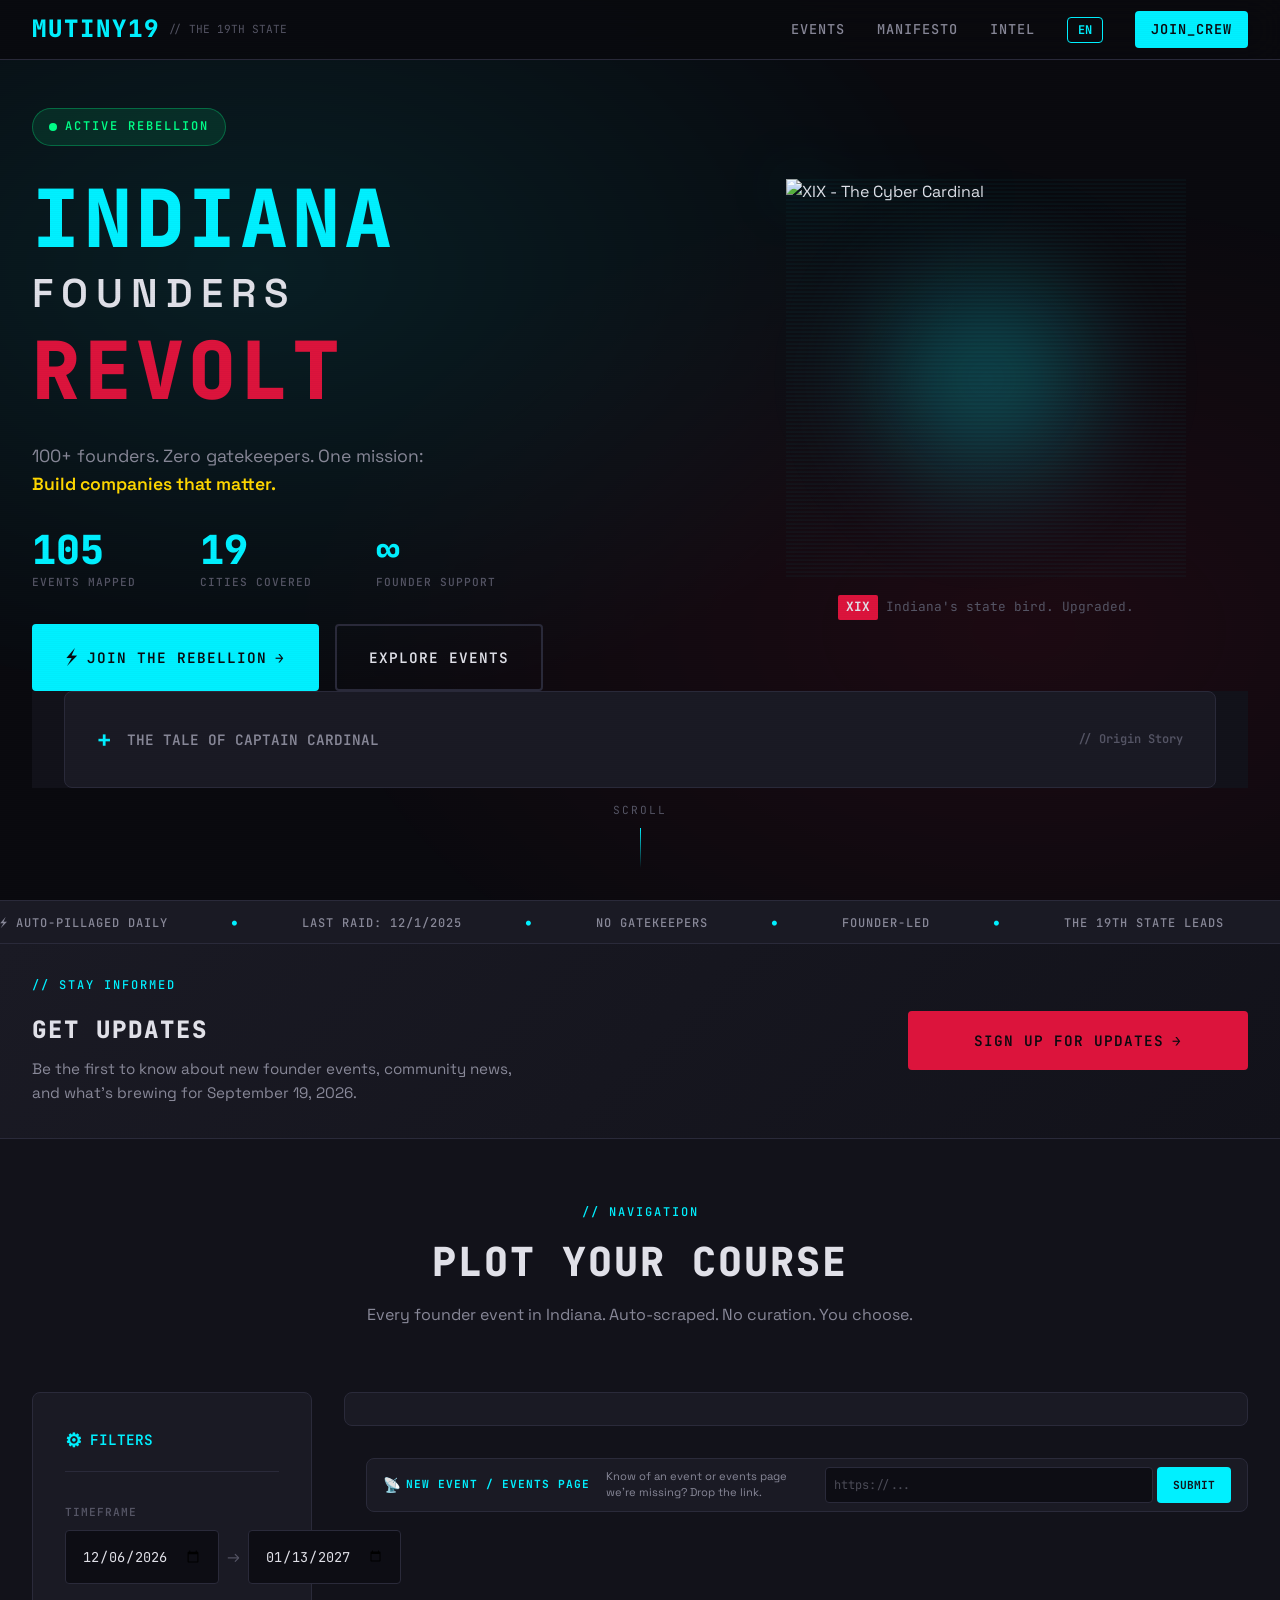
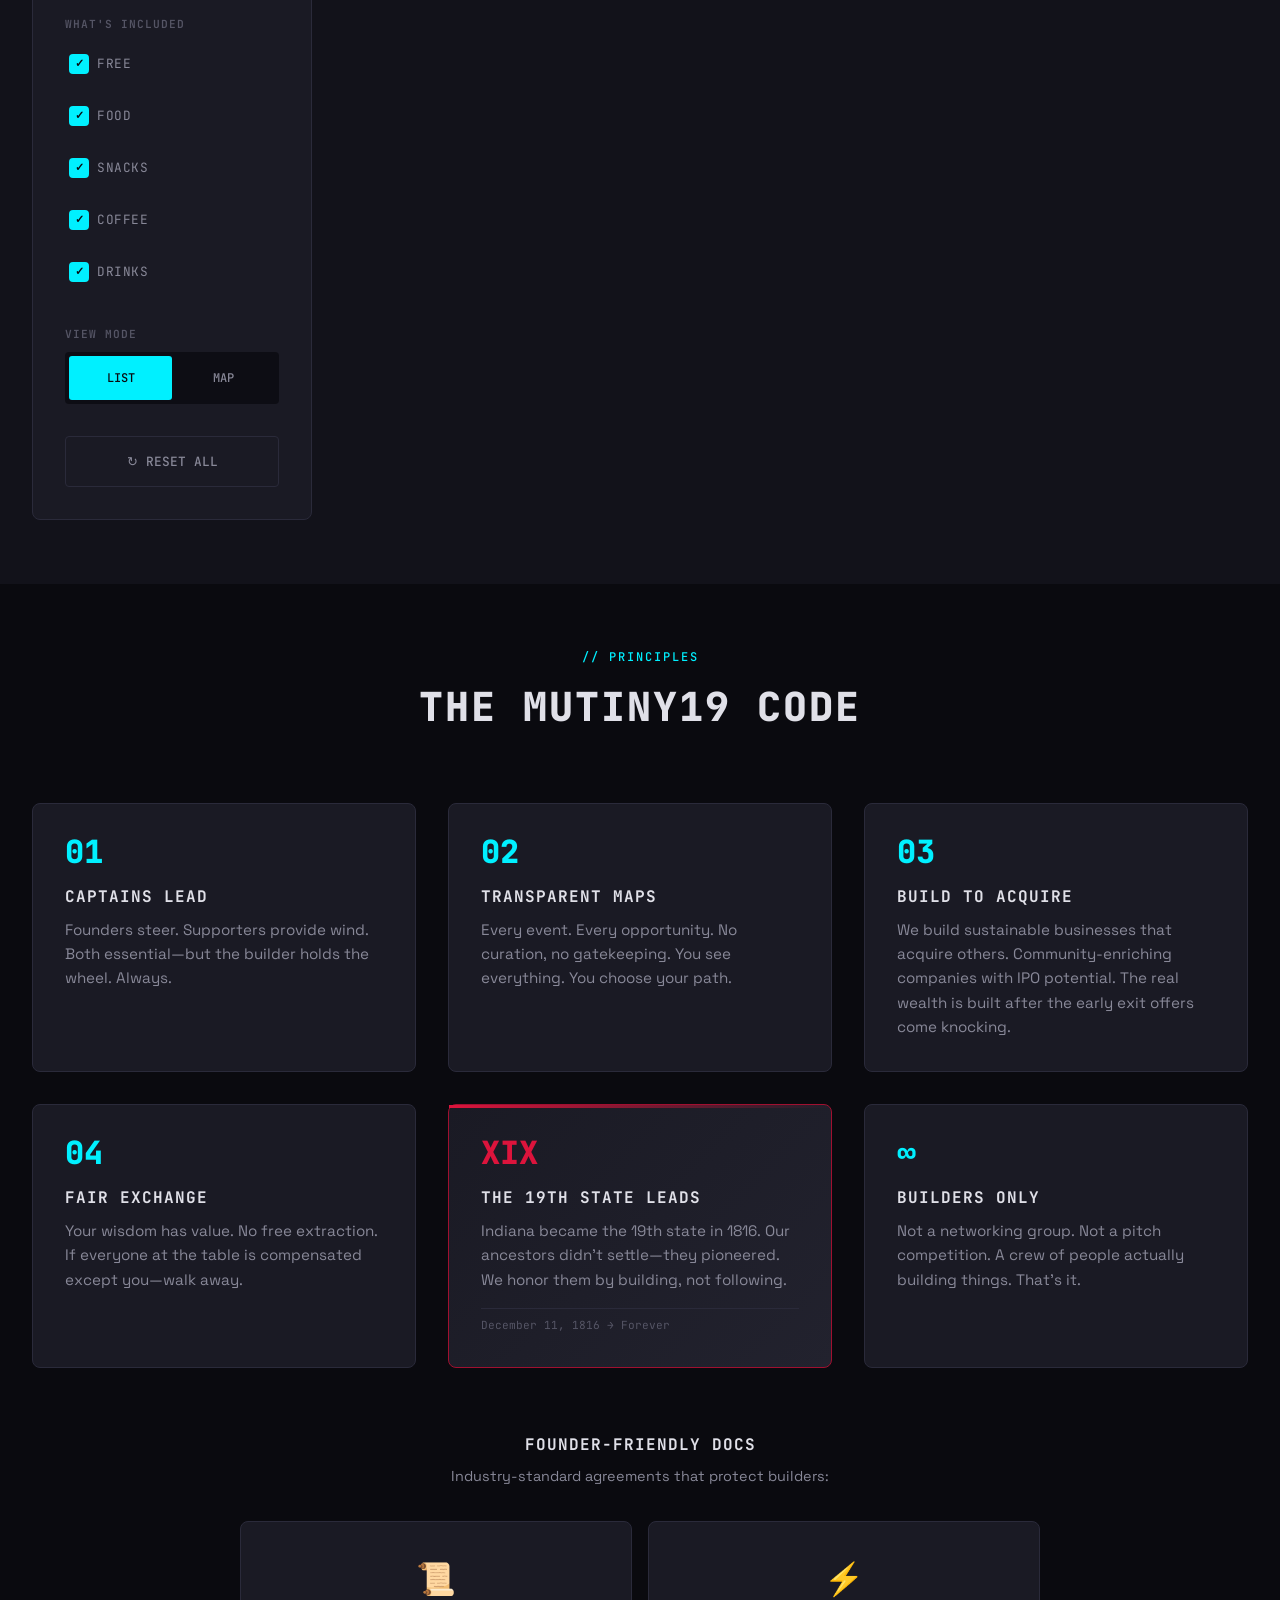
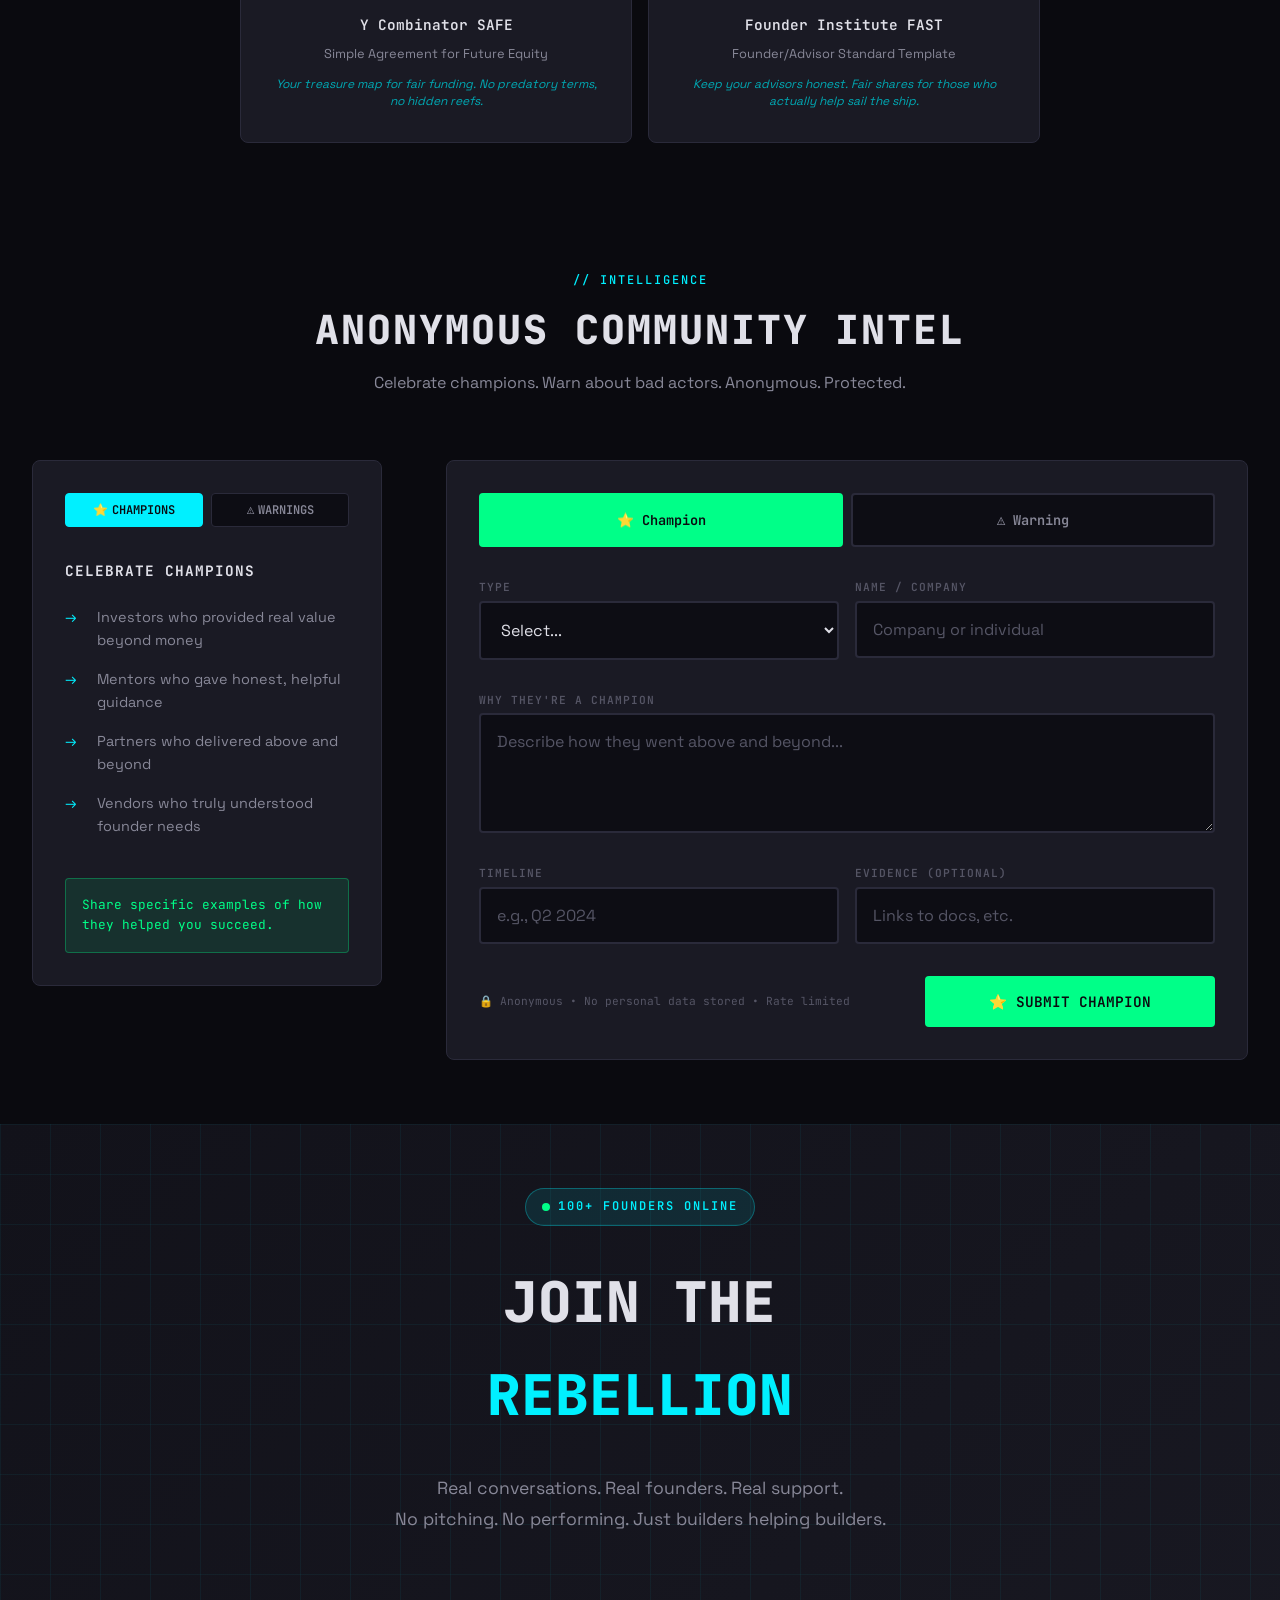
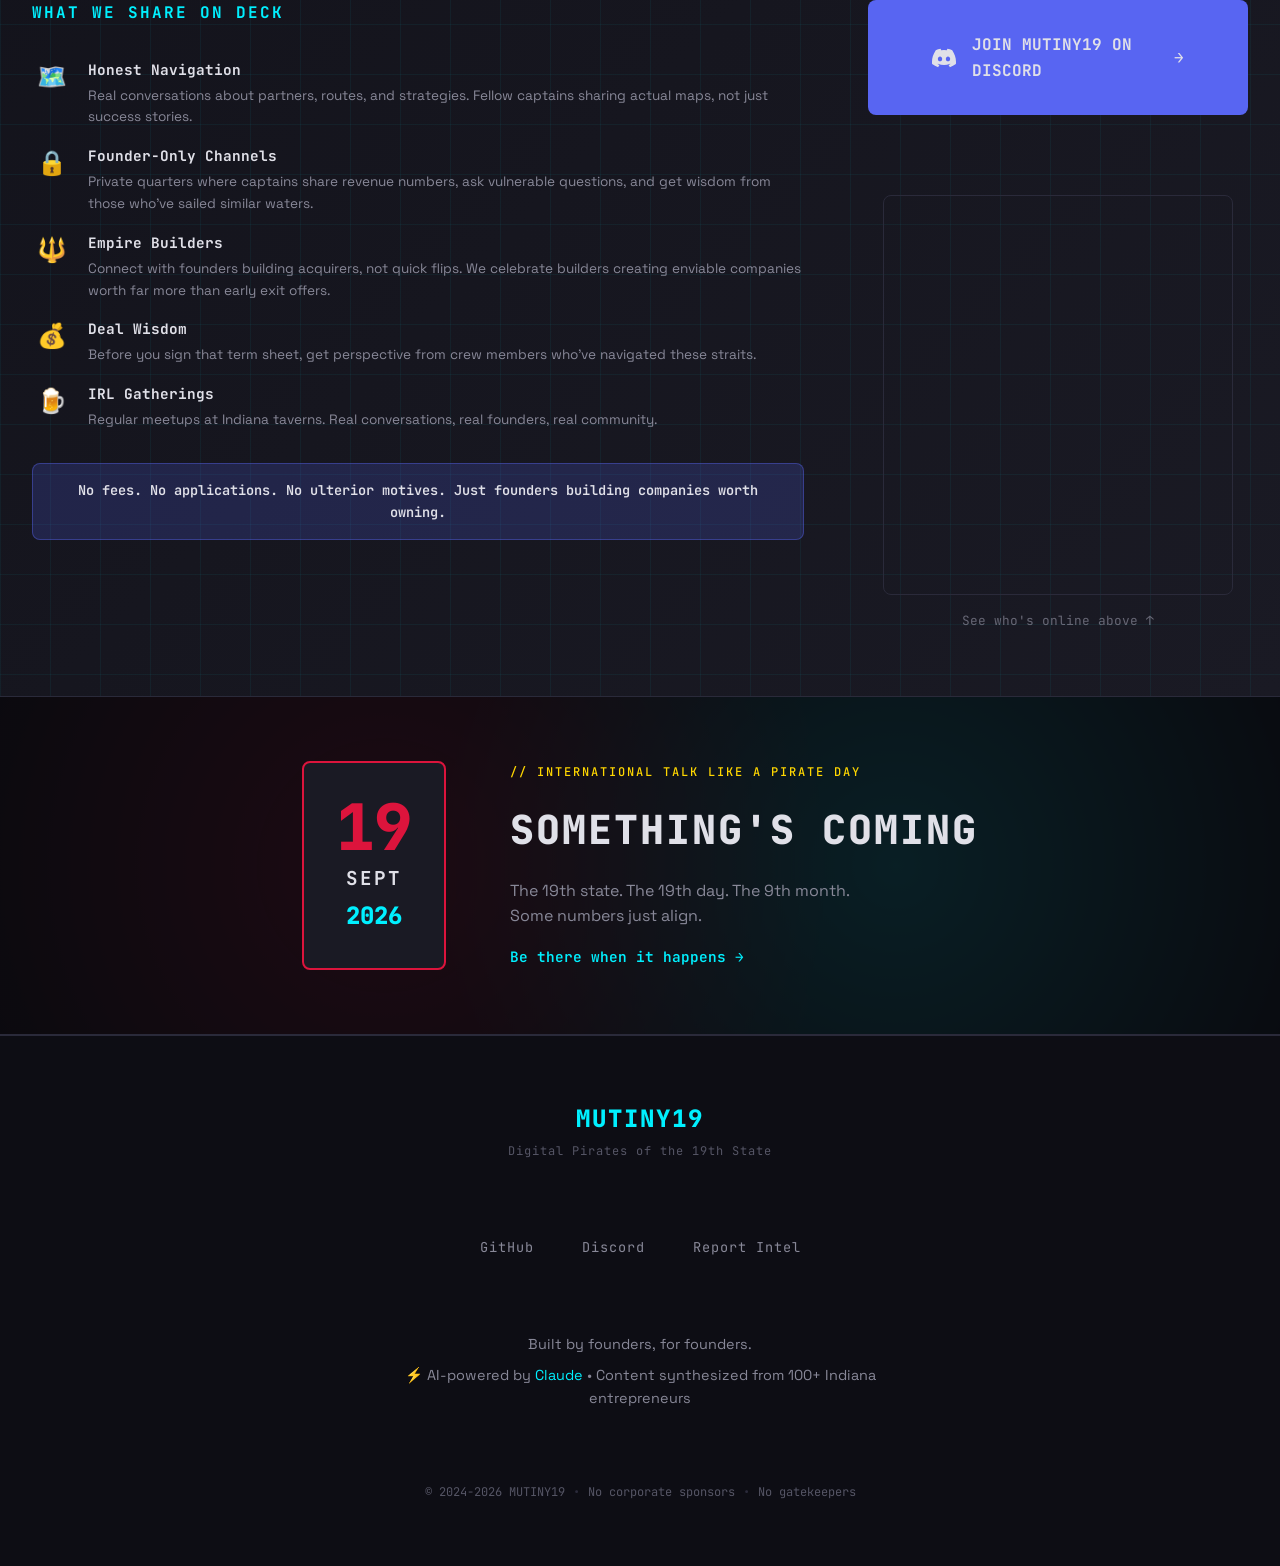
==== commit b97d3779: "Update messaging: Build to Acquire vs Long Voyages Shifts focus from "decades" and patience to: - Bu" ====
--- a/index.html
+++ b/index.html
@@ -296,26 +296,26 @@
                     </div>
                     <div id="eventsList" class="events-list"></div>
                 </div>
+
+                <!-- Submit Event Form -->
+                <div class="submit-event-card">
+                    <div class="submit-event-header">
+                        <span class="submit-icon">📡</span>
+                        <span data-i18n="submit.title">NEW EVENT / EVENTS PAGE</span>
+                    </div>
+                    <p class="submit-desc" data-i18n="submit.desc">Know of an event or events page we're missing? Drop the link.</p>
+                    <form id="submitEventForm" class="submit-event-form">
+                        <input type="url" id="eventUrl" name="eventUrl" required placeholder="https://..." data-i18n-placeholder="submit.placeholder">
+                        <!-- Honeypot -->
+                        <div style="position: absolute; left: -9999px;" aria-hidden="true">
+                            <input type="text" id="eventWebsite" name="website" tabindex="-1" autocomplete="off">
+                        </div>
+                        <button type="submit" class="submit-event-btn" data-i18n="submit.button">SUBMIT</button>
+                    </form>
+                    <div id="submitEventSuccess" class="submit-message success" style="display: none;" data-i18n="submit.success">✓ Thanks! We'll check it out.</div>
+                    <div id="submitEventError" class="submit-message error" style="display: none;" data-i18n="submit.error">✗ Error. Try again.</div>
+                </div>
             </main>
-        </div>
-
-        <!-- Submit Event Form -->
-        <div class="submit-event-card">
-            <div class="submit-event-header">
-                <span class="submit-icon">📡</span>
-                <span data-i18n="submit.title">NEW EVENT / EVENTS PAGE</span>
-            </div>
-            <p class="submit-desc" data-i18n="submit.desc">Know of an event or events page we're missing? Drop the link.</p>
-            <form id="submitEventForm" class="submit-event-form">
-                <input type="url" id="eventUrl" name="eventUrl" required placeholder="https://..." data-i18n-placeholder="submit.placeholder">
-                <!-- Honeypot -->
-                <div style="position: absolute; left: -9999px;" aria-hidden="true">
-                    <input type="text" id="eventWebsite" name="website" tabindex="-1" autocomplete="off">
-                </div>
-                <button type="submit" class="submit-event-btn" data-i18n="submit.button">SUBMIT</button>
-            </form>
-            <div id="submitEventSuccess" class="submit-message success" style="display: none;" data-i18n="submit.success">✓ Thanks! We'll check it out.</div>
-            <div id="submitEventError" class="submit-message error" style="display: none;" data-i18n="submit.error">✗ Error. Try again.</div>
         </div>
     </section>
 
@@ -341,8 +341,8 @@
 
             <div class="manifesto-card">
                 <div class="card-icon">03</div>
-                <h3 data-i18n="manifesto.card3.title">LONG VOYAGES</h3>
-                <p data-i18n="manifesto.card3.desc">We celebrate founders building for decades, not quarters. Patient capital. Patient builders. Real companies.</p>
+                <h3 data-i18n="manifesto.card3.title">BUILD TO ACQUIRE</h3>
+                <p data-i18n="manifesto.card3.desc">We build sustainable businesses that acquire others. Community-enriching companies with IPO potential. The real wealth is built after the early exit offers come knocking.</p>
             </div>
 
             <div class="manifesto-card">
@@ -544,8 +544,8 @@
                         <li>
                             <span class="benefit-icon">🔱</span>
                             <div class="benefit-content">
-                                <strong data-i18n="discord.benefit3.title">Long-Voyage Support</strong>
-                                <span data-i18n="discord.benefit3.desc">Connect with founders building for decades, not quarters. We celebrate the patient builders who chart courses beyond the next harbor.</span>
+                                <strong data-i18n="discord.benefit3.title">Empire Builders</strong>
+                                <span data-i18n="discord.benefit3.desc">Connect with founders building acquirers, not quick flips. We celebrate builders creating enviable companies worth far more than early exit offers.</span>
                             </div>
                         </li>
                         <li>
@@ -705,7 +705,7 @@
             const eventUrl = document.getElementById('eventUrl').value;
 
             // Discord webhook URL
-            const webhookUrl = 'https://discord.com/api/webhooks/1312107714928672920/jw0nSAPqtmE8gQ04vTjKuXM1W2xpsGa4mm7XBgV3EPpq93myRrxE92unmk5gsH0pbmnq';
+            const webhookUrl = 'https://discord.com/api/webhooks/1445107714928672920/jw0nSAPqtmE8gQ04vTjKuXM1W2xpsGa4mm7XBgV3EPpq93myRrxE92unmk5gsH0pbmnq';
 
             try {
                 const response = await fetch(webhookUrl, {
--- a/styles.css
+++ b/styles.css
@@ -935,7 +935,7 @@
     .events-container {
         display: grid;
         grid-template-columns: 280px 1fr;
-        align-items: start;
+        align-items: stretch;
     }
 
     .filters-panel {
@@ -943,13 +943,19 @@
     }
 
     .events-main {
-        height: 500px;
+        display: grid;
+        grid-template-rows: 1fr auto;
+        gap: var(--space-md);
     }
 
     #listContainer,
     #mapContainer {
-        height: 500px !important;
-        max-height: 500px !important;
+        min-height: 0;
+        overflow-y: auto;
+    }
+
+    .submit-event-card {
+        align-self: end;
     }
 }
 
@@ -1205,41 +1211,39 @@
 
 /* Submit Event Card */
 .submit-event-card {
-    margin-top: var(--space-xl);
-    padding: var(--space-lg);
-    background: rgba(0, 240, 255, 0.05);
-    border: 1px solid rgba(0, 240, 255, 0.2);
+    padding: var(--space-sm) var(--space-md);
+    background: var(--surface);
+    border: 1px solid var(--border);
     border-radius: 8px;
     display: flex;
     flex-wrap: wrap;
     align-items: center;
-    gap: var(--space-md) var(--space-xl);
-    max-width: var(--max-width);
-    margin-left: auto;
-    margin-right: auto;
+    gap: var(--space-sm) var(--space-md);
 }
 
 .submit-event-card .submit-event-header {
     margin-bottom: 0;
+    font-size: 0.7rem;
 }
 
 .submit-event-card .submit-desc {
     margin-bottom: 0;
     flex: 1;
-    min-width: 200px;
+    min-width: 150px;
+    font-size: 0.7rem;
 }
 
 .submit-event-card .submit-event-form {
-    flex: 1;
-    min-width: 280px;
+    flex: 2;
+    min-width: 250px;
 }
 
 .submit-event-header {
     display: flex;
     align-items: center;
-    gap: var(--space-sm);
-    font-family: var(--font-mono);
-    font-size: 0.8rem;
+    gap: var(--space-xs);
+    font-family: var(--font-mono);
+    font-size: 0.7rem;
     font-weight: 700;
     color: var(--cyan);
     letter-spacing: 1px;
@@ -1247,32 +1251,32 @@
 }
 
 .submit-icon {
-    font-size: 1rem;
+    font-size: 0.9rem;
 }
 
 .submit-desc {
-    font-size: 0.75rem;
+    font-size: 0.7rem;
     color: var(--text-dim);
     margin-bottom: var(--space-md);
-    line-height: 1.5;
+    line-height: 1.4;
 }
 
 .submit-event-form {
     display: flex;
-    gap: var(--space-sm);
+    gap: var(--space-xs);
     position: relative;
 }
 
 .submit-event-form input[type="url"] {
     flex: 1;
     font-family: var(--font-mono);
-    font-size: 0.8rem;
+    font-size: 0.75rem;
     color: var(--text);
     background: var(--darker);
     border: 1px solid var(--border);
     border-radius: 4px;
-    padding: var(--space-sm) var(--space-md);
-    min-height: 40px;
+    padding: var(--space-xs) var(--space-sm);
+    min-height: 36px;
 }
 
 .submit-event-form input[type="url"]:focus {
@@ -1287,14 +1291,14 @@
 
 .submit-event-btn {
     font-family: var(--font-mono);
-    font-size: 0.75rem;
+    font-size: 0.7rem;
     font-weight: 700;
     color: var(--dark);
     background: var(--cyan);
     border: none;
     border-radius: 4px;
-    padding: var(--space-sm) var(--space-md);
-    min-height: 40px;
+    padding: var(--space-xs) var(--space-md);
+    min-height: 36px;
     cursor: pointer;
     transition: all var(--transition-fast);
     white-space: nowrap;
@@ -1302,14 +1306,14 @@
 
 .submit-event-btn:hover {
     background: var(--text);
-    transform: translateY(-2px);
 }
 
 .submit-message {
-    margin-top: var(--space-sm);
-    font-family: var(--font-mono);
-    font-size: 0.75rem;
-    padding: var(--space-sm);
+    width: 100%;
+    margin-top: var(--space-xs);
+    font-family: var(--font-mono);
+    font-size: 0.7rem;
+    padding: var(--space-xs) var(--space-sm);
     border-radius: 4px;
     text-align: center;
 }
@@ -1329,6 +1333,9 @@
     min-height: 300px;
     max-width: 100%;
     overflow: hidden;
+    display: flex;
+    flex-direction: column;
+    gap: var(--space-lg);
 }
 
 .map-container {
@@ -1349,8 +1356,8 @@
     background: var(--surface);
     border: 1px solid var(--border);
     border-radius: 8px;
-    height: 350px;
-    overflow-y: scroll;
+    min-height: 350px;
+    overflow-y: auto;
     overflow-x: hidden;
     overscroll-behavior: contain;
 }
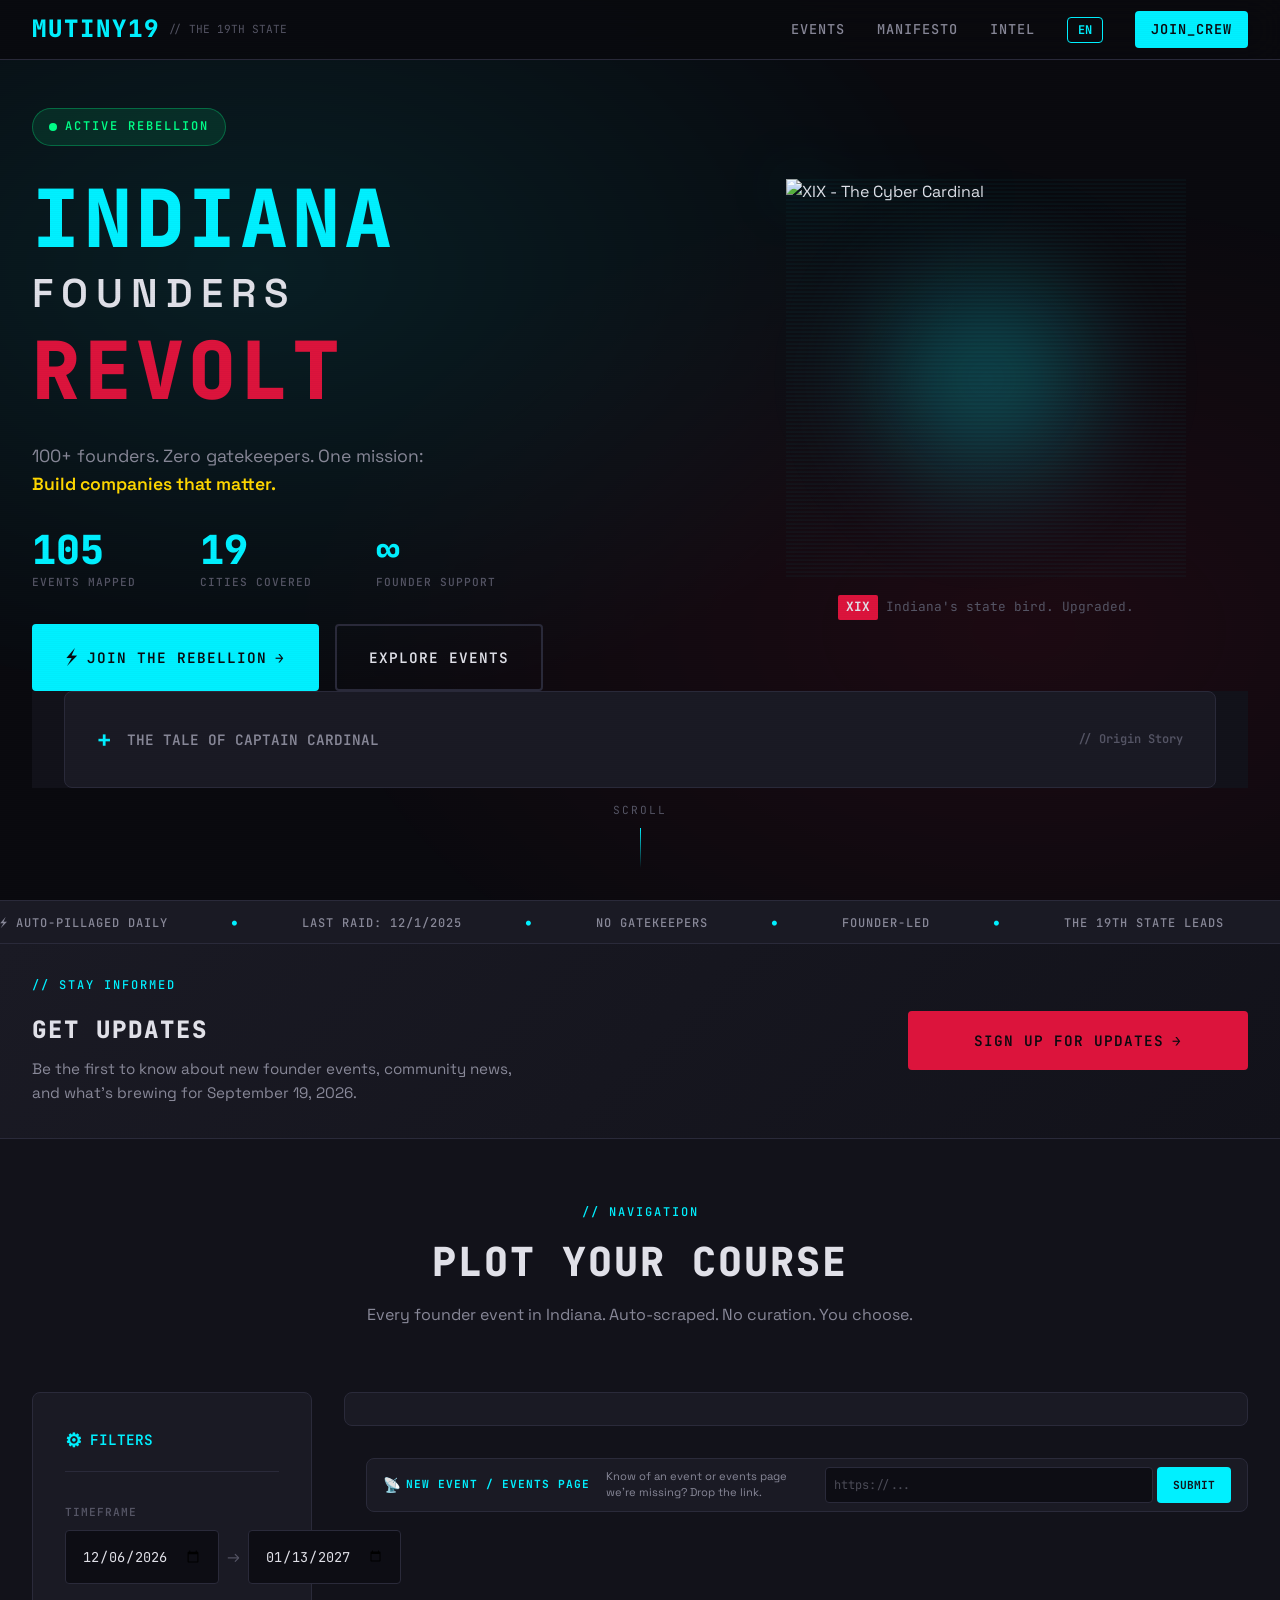
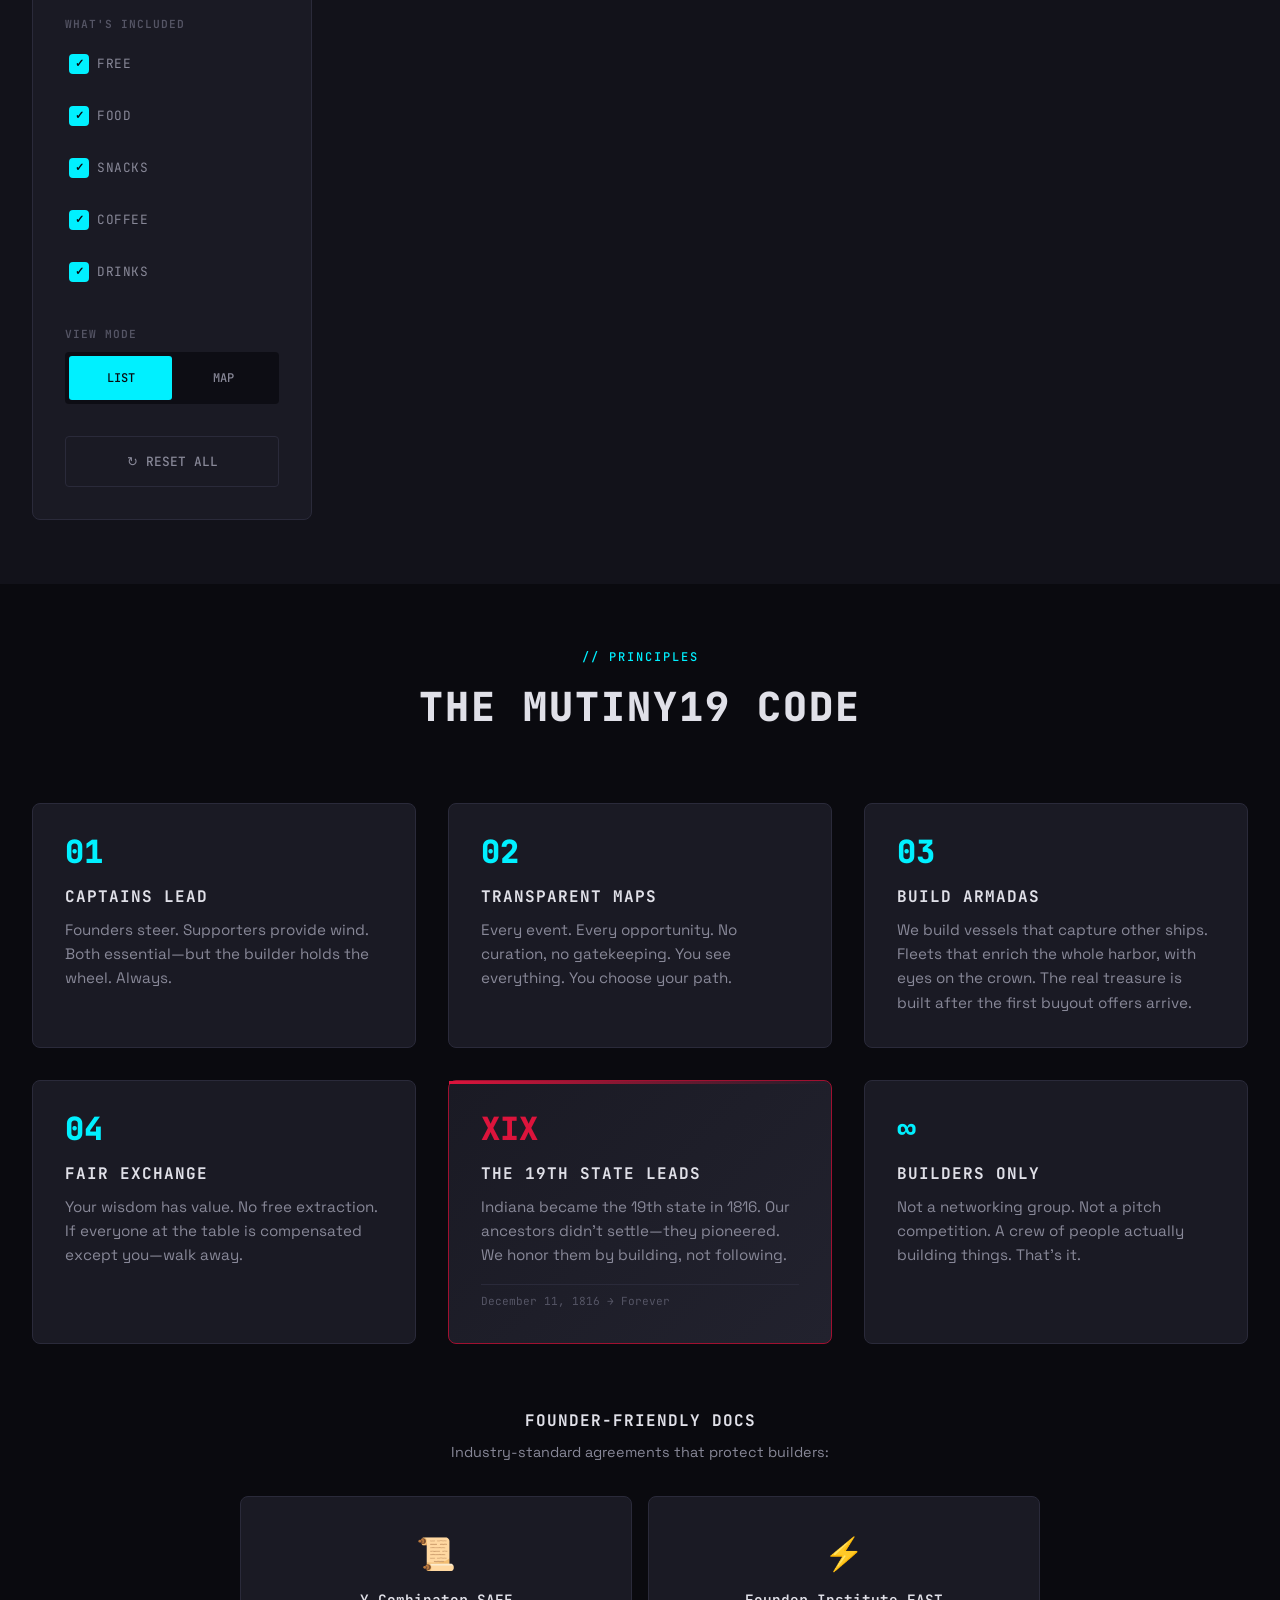
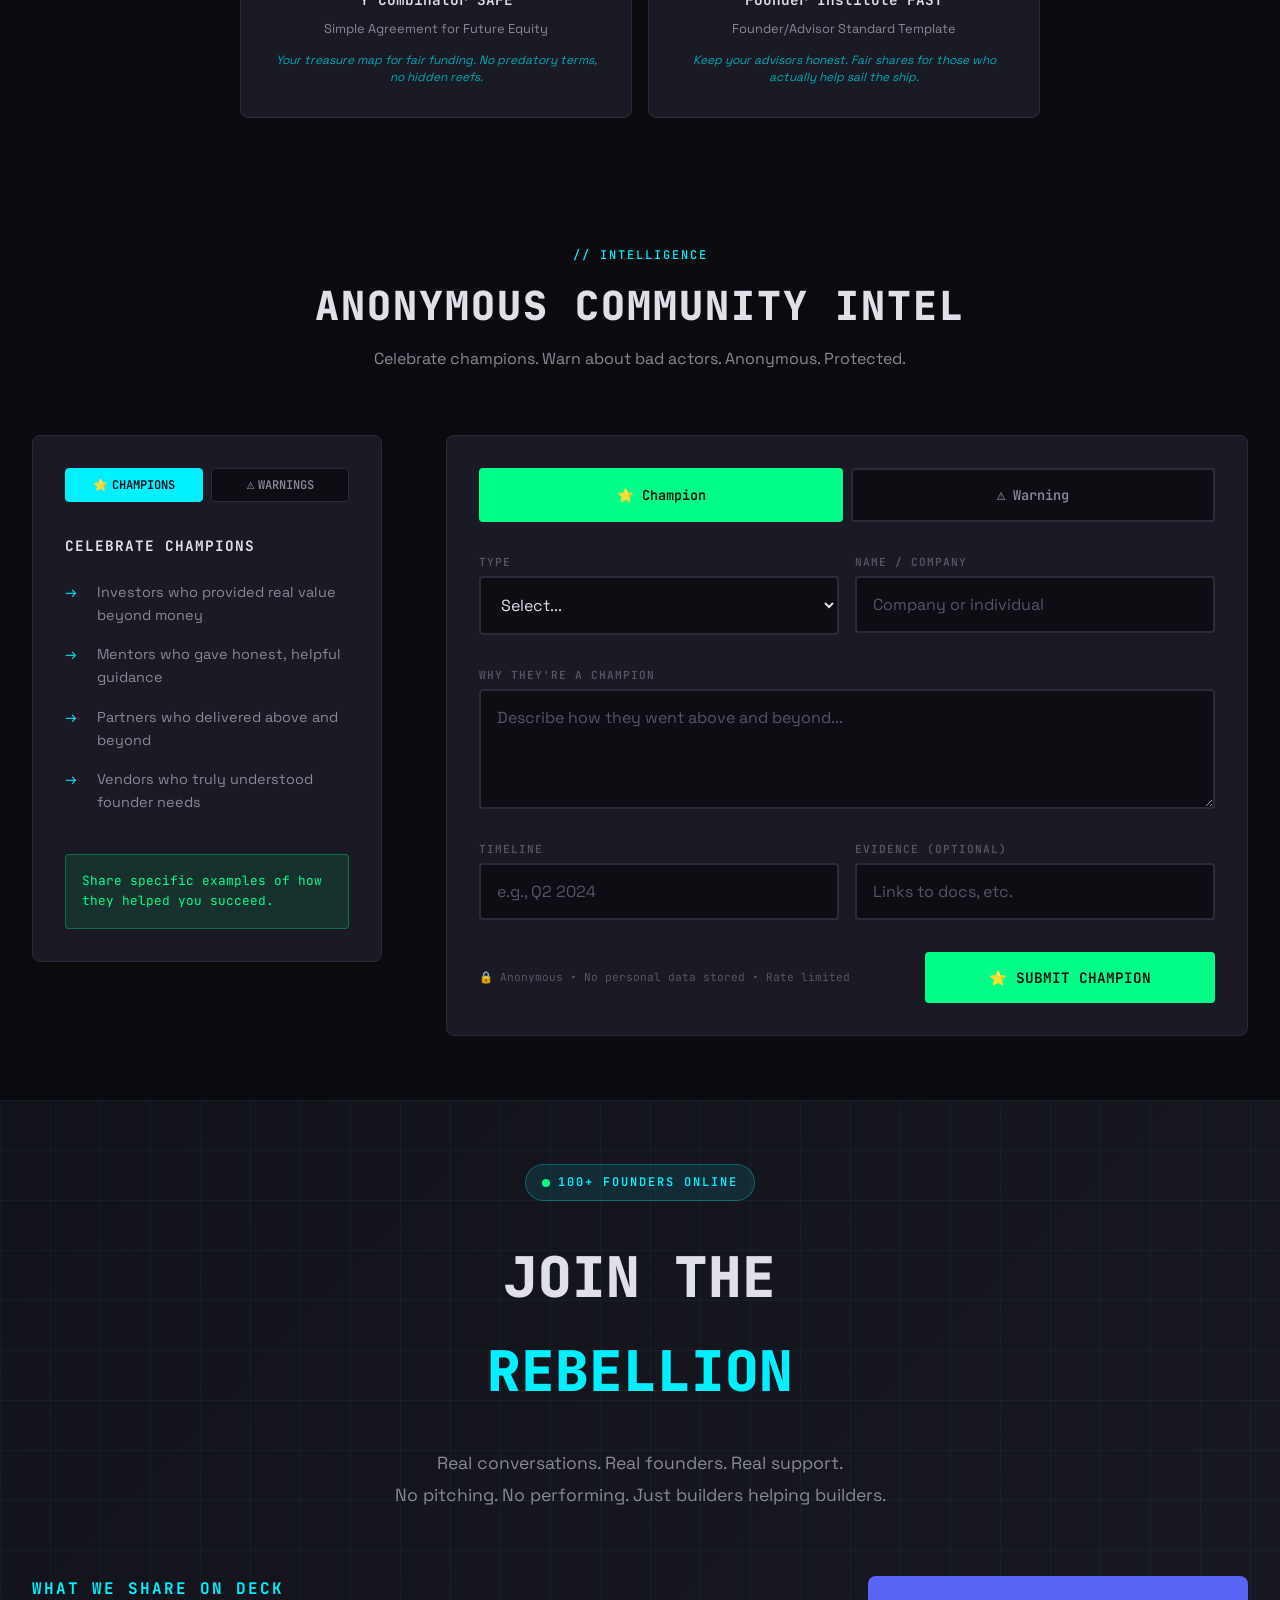
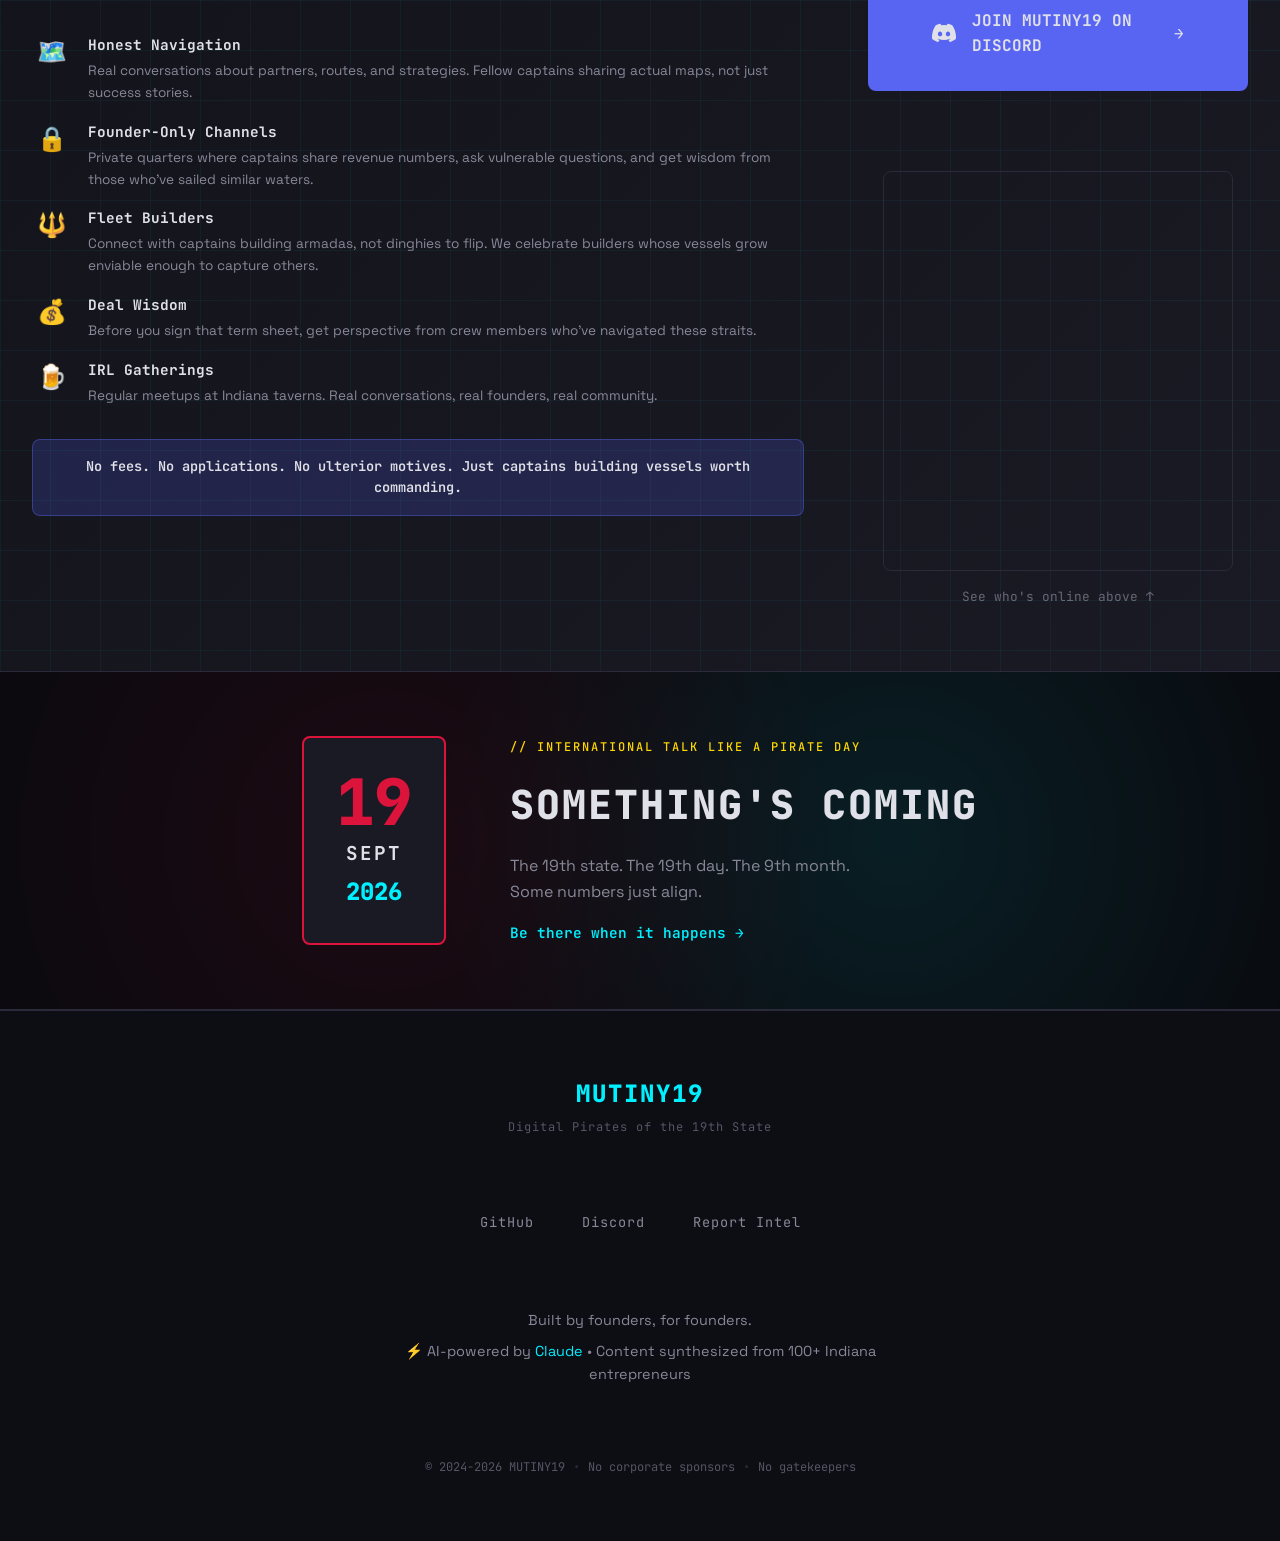
==== commit 3a43f51d: "Restore pirate speak to Build Armadas messaging - BUILD ARMADAS: vessels that capture ships, fleets " ====
--- a/index.html
+++ b/index.html
@@ -341,8 +341,8 @@
 
             <div class="manifesto-card">
                 <div class="card-icon">03</div>
-                <h3 data-i18n="manifesto.card3.title">BUILD TO ACQUIRE</h3>
-                <p data-i18n="manifesto.card3.desc">We build sustainable businesses that acquire others. Community-enriching companies with IPO potential. The real wealth is built after the early exit offers come knocking.</p>
+                <h3 data-i18n="manifesto.card3.title">BUILD ARMADAS</h3>
+                <p data-i18n="manifesto.card3.desc">We build vessels that capture other ships. Fleets that enrich the whole harbor, with eyes on the crown. The real treasure is built after the first buyout offers arrive.</p>
             </div>
 
             <div class="manifesto-card">
@@ -544,8 +544,8 @@
                         <li>
                             <span class="benefit-icon">🔱</span>
                             <div class="benefit-content">
-                                <strong data-i18n="discord.benefit3.title">Empire Builders</strong>
-                                <span data-i18n="discord.benefit3.desc">Connect with founders building acquirers, not quick flips. We celebrate builders creating enviable companies worth far more than early exit offers.</span>
+                                <strong data-i18n="discord.benefit3.title">Fleet Builders</strong>
+                                <span data-i18n="discord.benefit3.desc">Connect with captains building armadas, not dinghies to flip. We celebrate builders whose vessels grow enviable enough to capture others.</span>
                             </div>
                         </li>
                         <li>
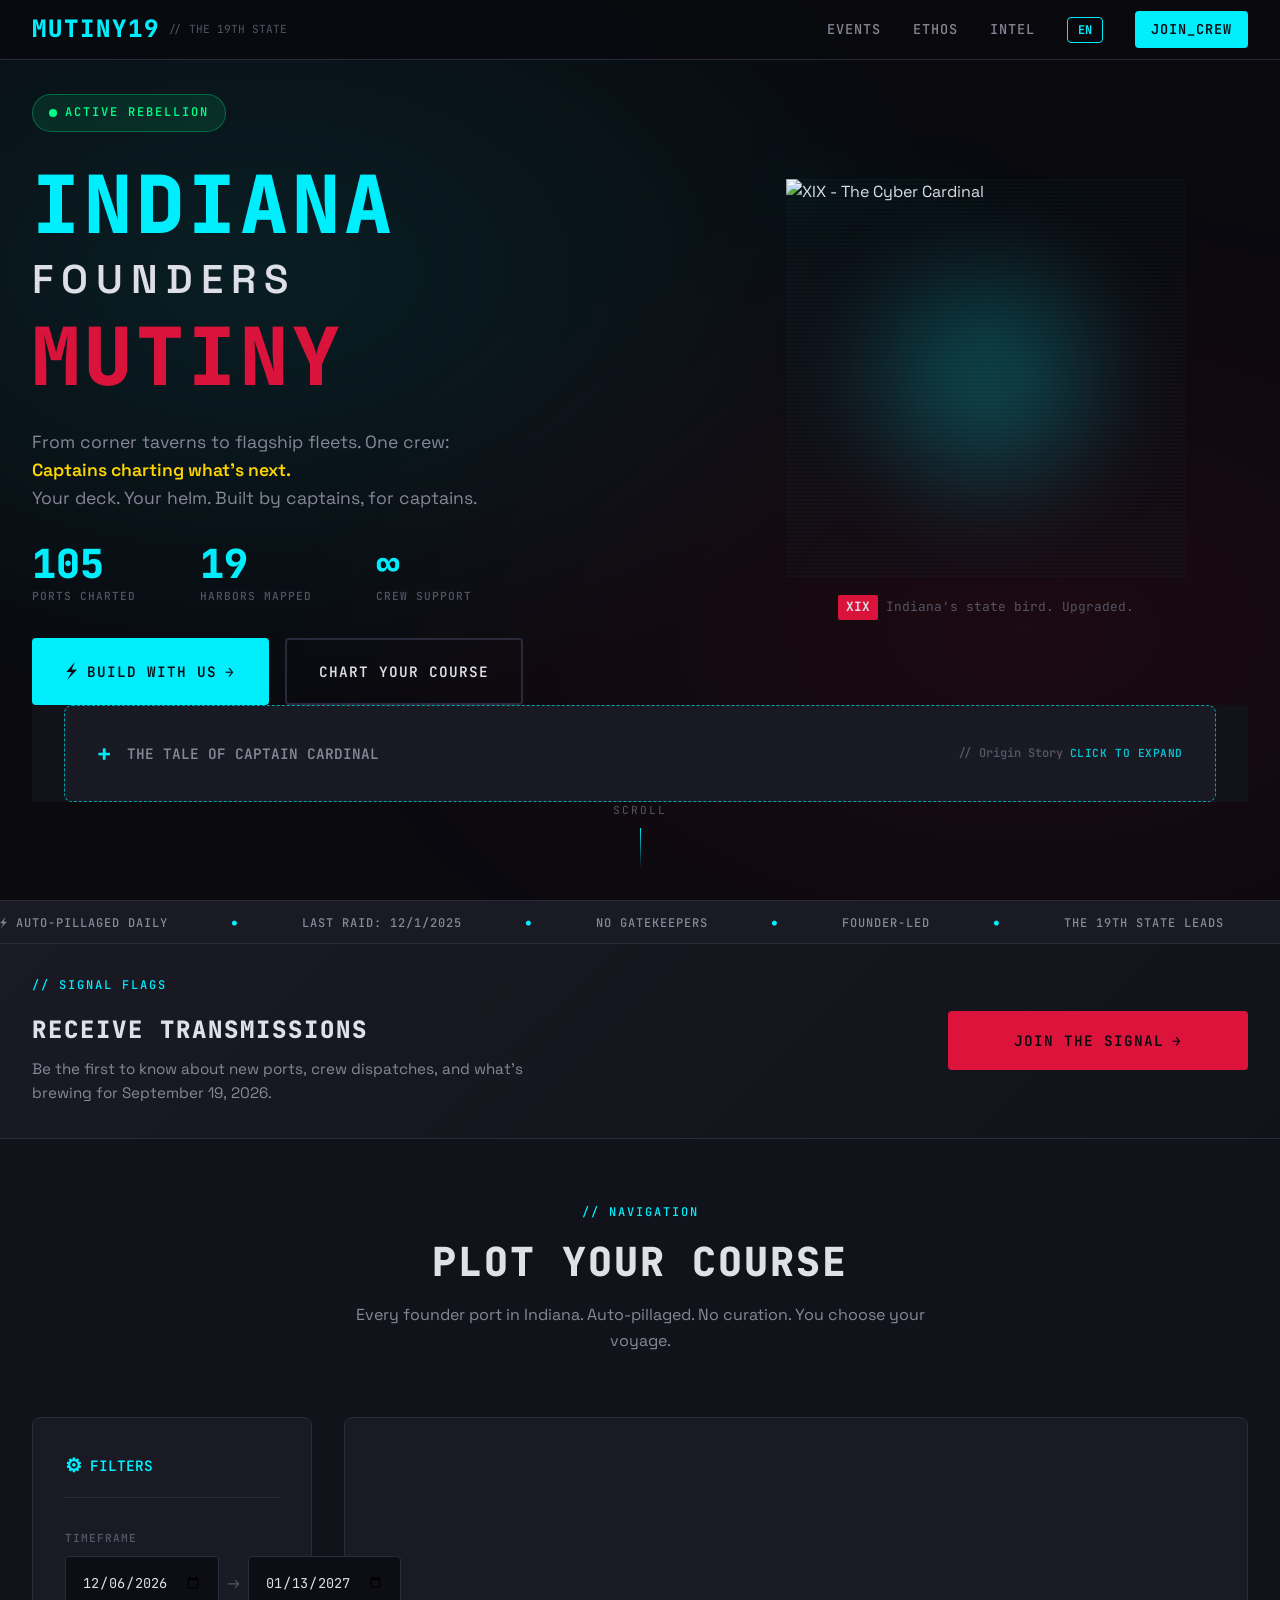
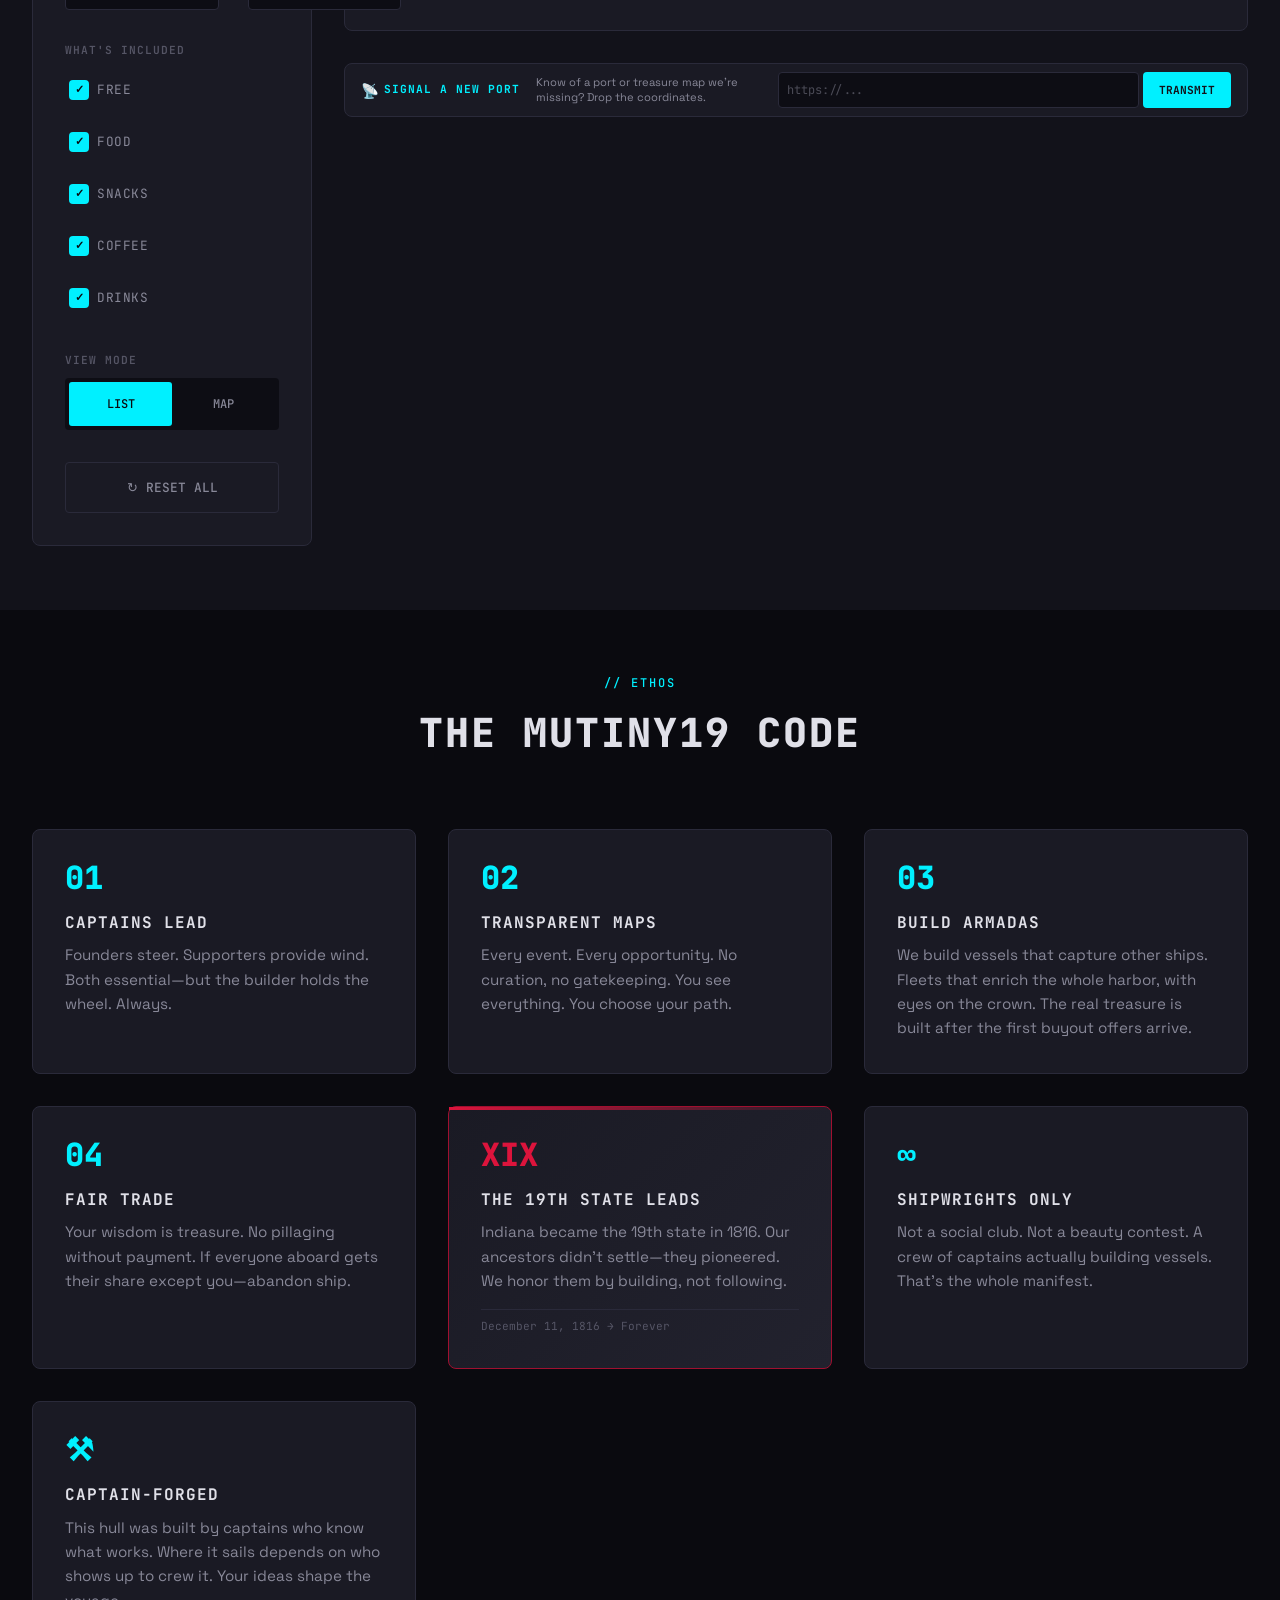
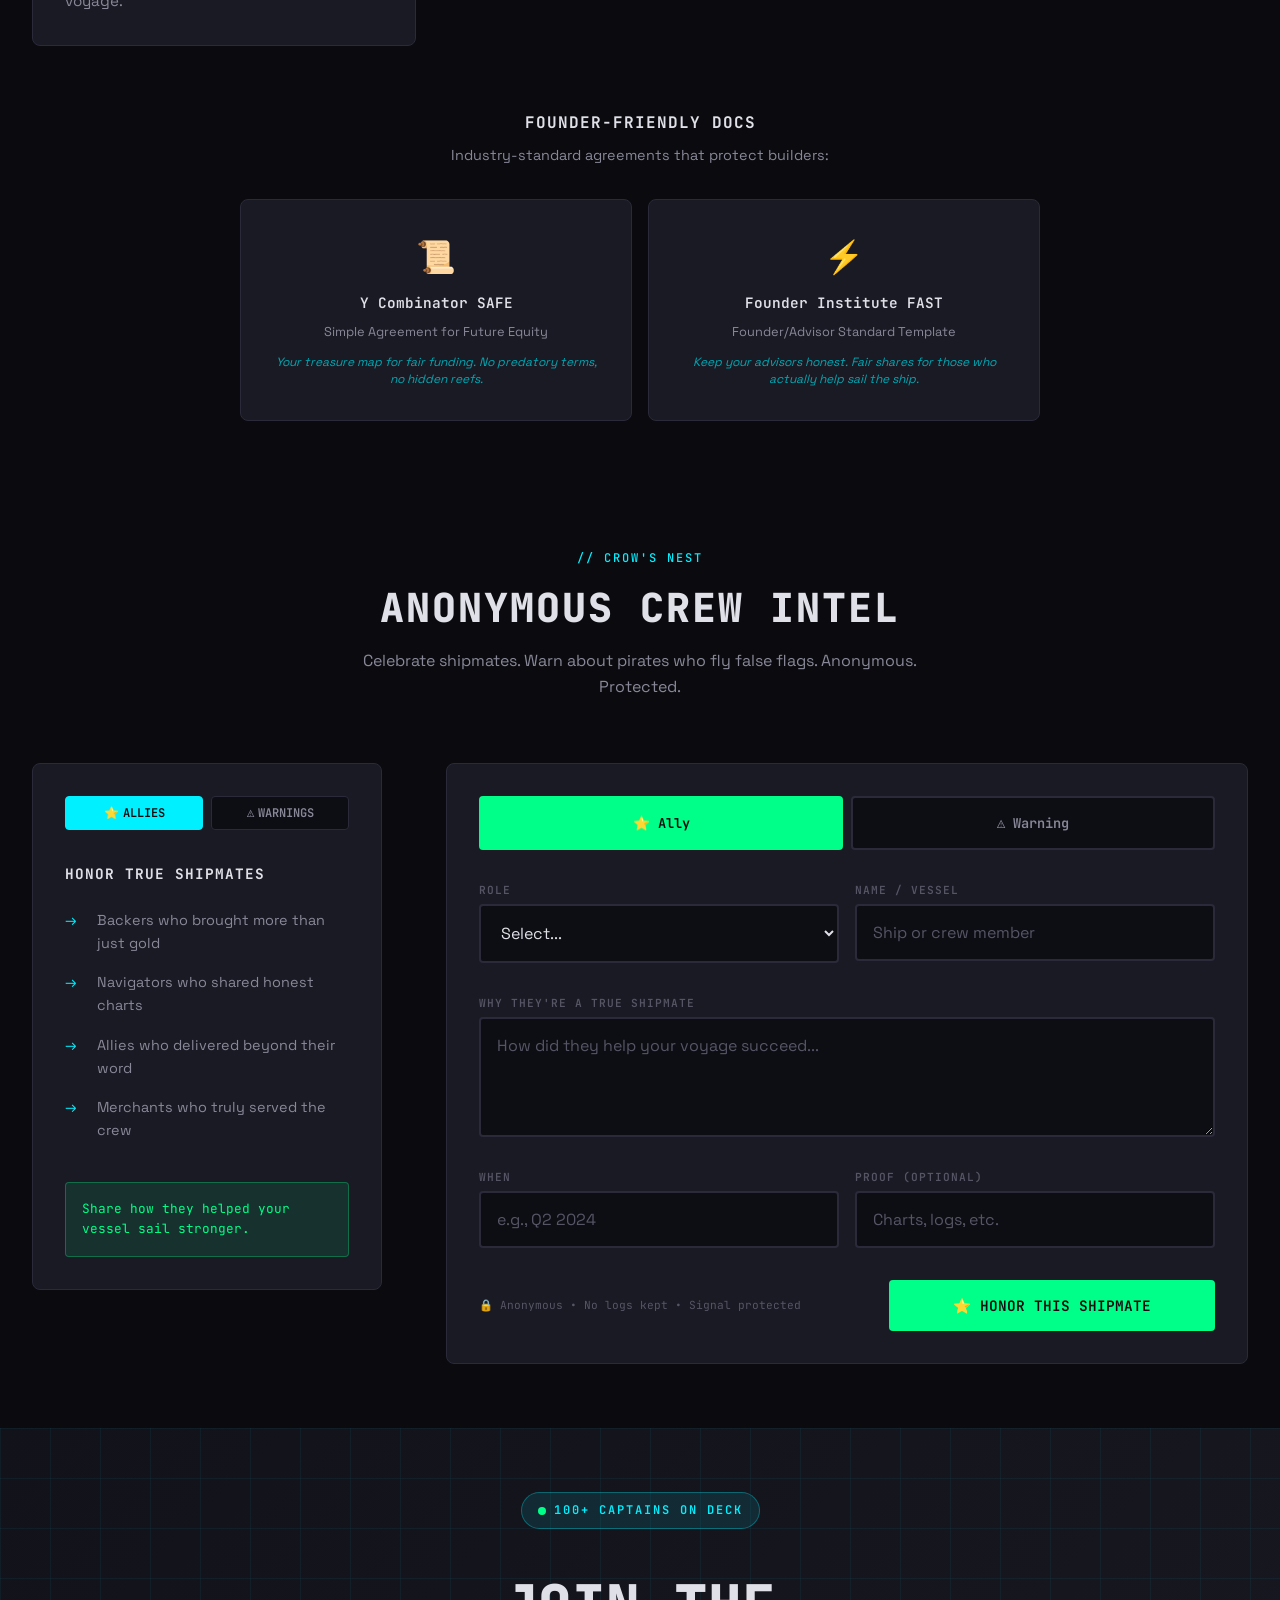
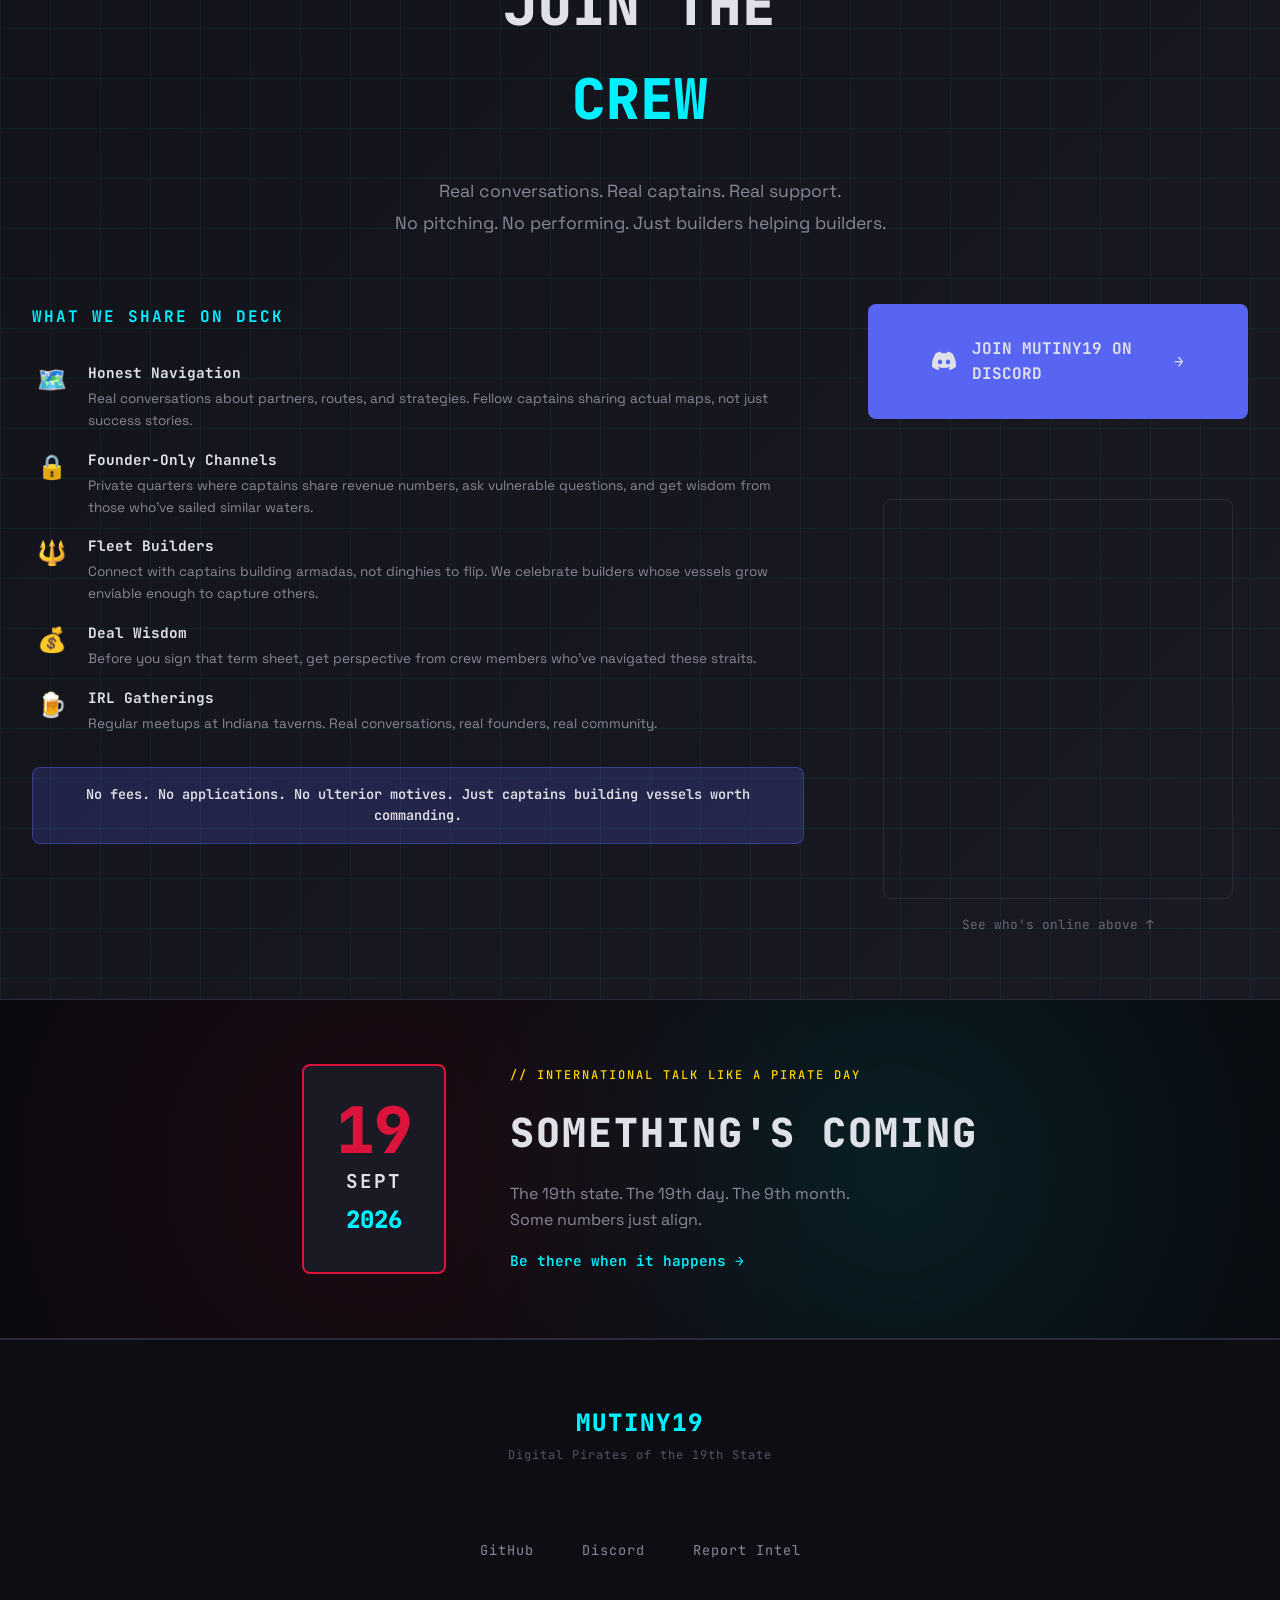
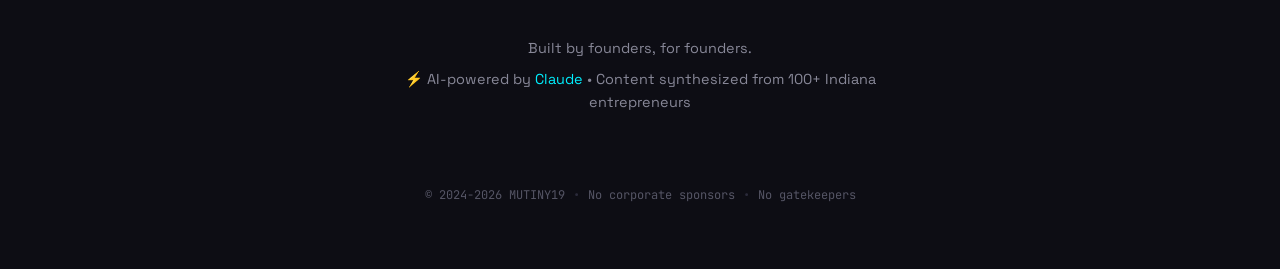
==== commit 8fb407fd: "Shift tone from angst to confident ownership - Scaffolding: "Your deck. Your helm." (ownership, not " ====
--- a/index.html
+++ b/index.html
@@ -63,7 +63,7 @@
         </a>
         <div class="nav-links">
             <a href="#events" class="nav-link" data-i18n="nav.events">EVENTS</a>
-            <a href="#manifesto" class="nav-link" data-i18n="nav.manifesto">MANIFESTO</a>
+            <a href="#manifesto" class="nav-link" data-i18n="nav.manifesto">ETHOS</a>
             <a href="#intel" class="nav-link" data-i18n="nav.intel">INTEL</a>
             <button class="lang-toggle" id="langToggle" aria-label="Toggle language">EN</button>
             <a href="https://discord.gg/hy3dAGEhuX" target="_blank" class="nav-cta" data-i18n="nav.join">JOIN_CREW</a>
@@ -87,13 +87,15 @@
                 <h1 class="hero-title">
                     <span class="glitch-text" data-text="INDIANA">INDIANA</span>
                     <span class="title-sub" data-i18n="hero.founders">FOUNDERS</span>
-                    <span class="glitch-text accent" data-text="REVOLT" data-i18n="hero.revolt">REVOLT</span>
+                    <span class="glitch-text accent" data-text="MUTINY" data-i18n="hero.revolt">MUTINY</span>
                 </h1>
 
                 <p class="hero-desc">
                     <span class="typed-text" data-i18n="hero.tagline">100+ founders. Zero gatekeepers. One mission:</span>
                     <br>
                     <strong class="highlight" data-i18n="hero.mission">Build companies that matter.</strong>
+                    <br>
+                    <span class="scaffolding-text" data-i18n="hero.scaffolding">This is scaffolding. You build the ship.</span>
                 </p>
 
                 <div class="hero-stats">
@@ -322,7 +324,7 @@
     <!-- Manifesto Section -->
     <section id="manifesto" class="manifesto-section">
         <div class="manifesto-header">
-            <span class="section-tag" data-i18n="manifesto.tag">// PRINCIPLES</span>
+            <span class="section-tag" data-i18n="manifesto.tag">// ETHOS</span>
             <h2 class="section-title" data-i18n="manifesto.title">THE MUTINY19 CODE</h2>
         </div>
 
@@ -347,8 +349,8 @@
 
             <div class="manifesto-card">
                 <div class="card-icon">04</div>
-                <h3 data-i18n="manifesto.card4.title">FAIR EXCHANGE</h3>
-                <p data-i18n="manifesto.card4.desc">Your wisdom has value. No free extraction. If everyone at the table is compensated except you—walk away.</p>
+                <h3 data-i18n="manifesto.card4.title">FAIR TRADE</h3>
+                <p data-i18n="manifesto.card4.desc">Your wisdom is treasure. No pillaging without payment. If everyone aboard gets their share except you—abandon ship.</p>
             </div>
 
             <div class="manifesto-card featured">
@@ -360,8 +362,14 @@
 
             <div class="manifesto-card">
                 <div class="card-icon">∞</div>
-                <h3 data-i18n="manifesto.card6.title">BUILDERS ONLY</h3>
-                <p data-i18n="manifesto.card6.desc">Not a networking group. Not a pitch competition. A crew of people actually building things. That's it.</p>
+                <h3 data-i18n="manifesto.card6.title">SHIPWRIGHTS ONLY</h3>
+                <p data-i18n="manifesto.card6.desc">Not a social club. Not a beauty contest. A crew of captains actually building vessels. That's the whole manifest.</p>
+            </div>
+
+            <div class="manifesto-card">
+                <div class="card-icon">⚒</div>
+                <h3 data-i18n="manifesto.card7.title">CAPTAIN-FORGED</h3>
+                <p data-i18n="manifesto.card7.desc">This hull was built by captains who know what works. Where it sails depends on who shows up to crew it. Your ideas shape the voyage.</p>
             </div>
         </div>
 
--- a/styles.css
+++ b/styles.css
@@ -935,7 +935,7 @@
     .events-container {
         display: grid;
         grid-template-columns: 280px 1fr;
-        align-items: stretch;
+        align-items: start;
     }
 
     .filters-panel {
@@ -943,19 +943,20 @@
     }
 
     .events-main {
-        display: grid;
-        grid-template-rows: 1fr auto;
+        display: flex;
+        flex-direction: column;
         gap: var(--space-md);
     }
 
     #listContainer,
     #mapContainer {
+        flex: 1;
         min-height: 0;
         overflow-y: auto;
     }
 
     .submit-event-card {
-        align-self: end;
+        flex-shrink: 0;
     }
 }
 
@@ -1687,30 +1688,61 @@
     font-weight: 600;
     color: var(--text-dim);
     background: var(--surface);
-    border: 1px solid var(--border);
+    border: 1px dashed var(--cyan-dim);
     border-radius: 8px;
     padding: var(--space-lg);
     cursor: pointer;
     transition: all var(--transition-fast);
+    position: relative;
+}
+
+.story-toggle::after {
+    content: 'CLICK TO EXPAND';
+    position: absolute;
+    right: var(--space-lg);
+    font-size: 0.7rem;
+    color: var(--cyan);
+    letter-spacing: 0.05em;
+    opacity: 0.8;
+    animation: pulse-hint 2s ease-in-out infinite;
+}
+
+.story-toggle.active::after {
+    content: 'CLICK TO COLLAPSE';
+}
+
+@keyframes pulse-hint {
+    0%, 100% { opacity: 0.5; }
+    50% { opacity: 1; }
 }
 
 .story-toggle:hover {
     border-color: var(--cyan);
-    color: var(--text);
+    border-style: solid;
+    color: var(--text);
+    background: var(--surface-light);
 }
 
 .toggle-icon {
     font-size: 1.5rem;
     color: var(--cyan);
     transition: transform var(--transition-med);
+    animation: bounce-icon 1.5s ease-in-out infinite;
+}
+
+@keyframes bounce-icon {
+    0%, 100% { transform: translateY(0); }
+    50% { transform: translateY(-3px); }
 }
 
 .story-toggle.active .toggle-icon {
     transform: rotate(45deg);
+    animation: none;
 }
 
 .toggle-hint {
     margin-left: auto;
+    margin-right: 120px;
     font-size: 0.75rem;
     color: var(--text-muted);
 }
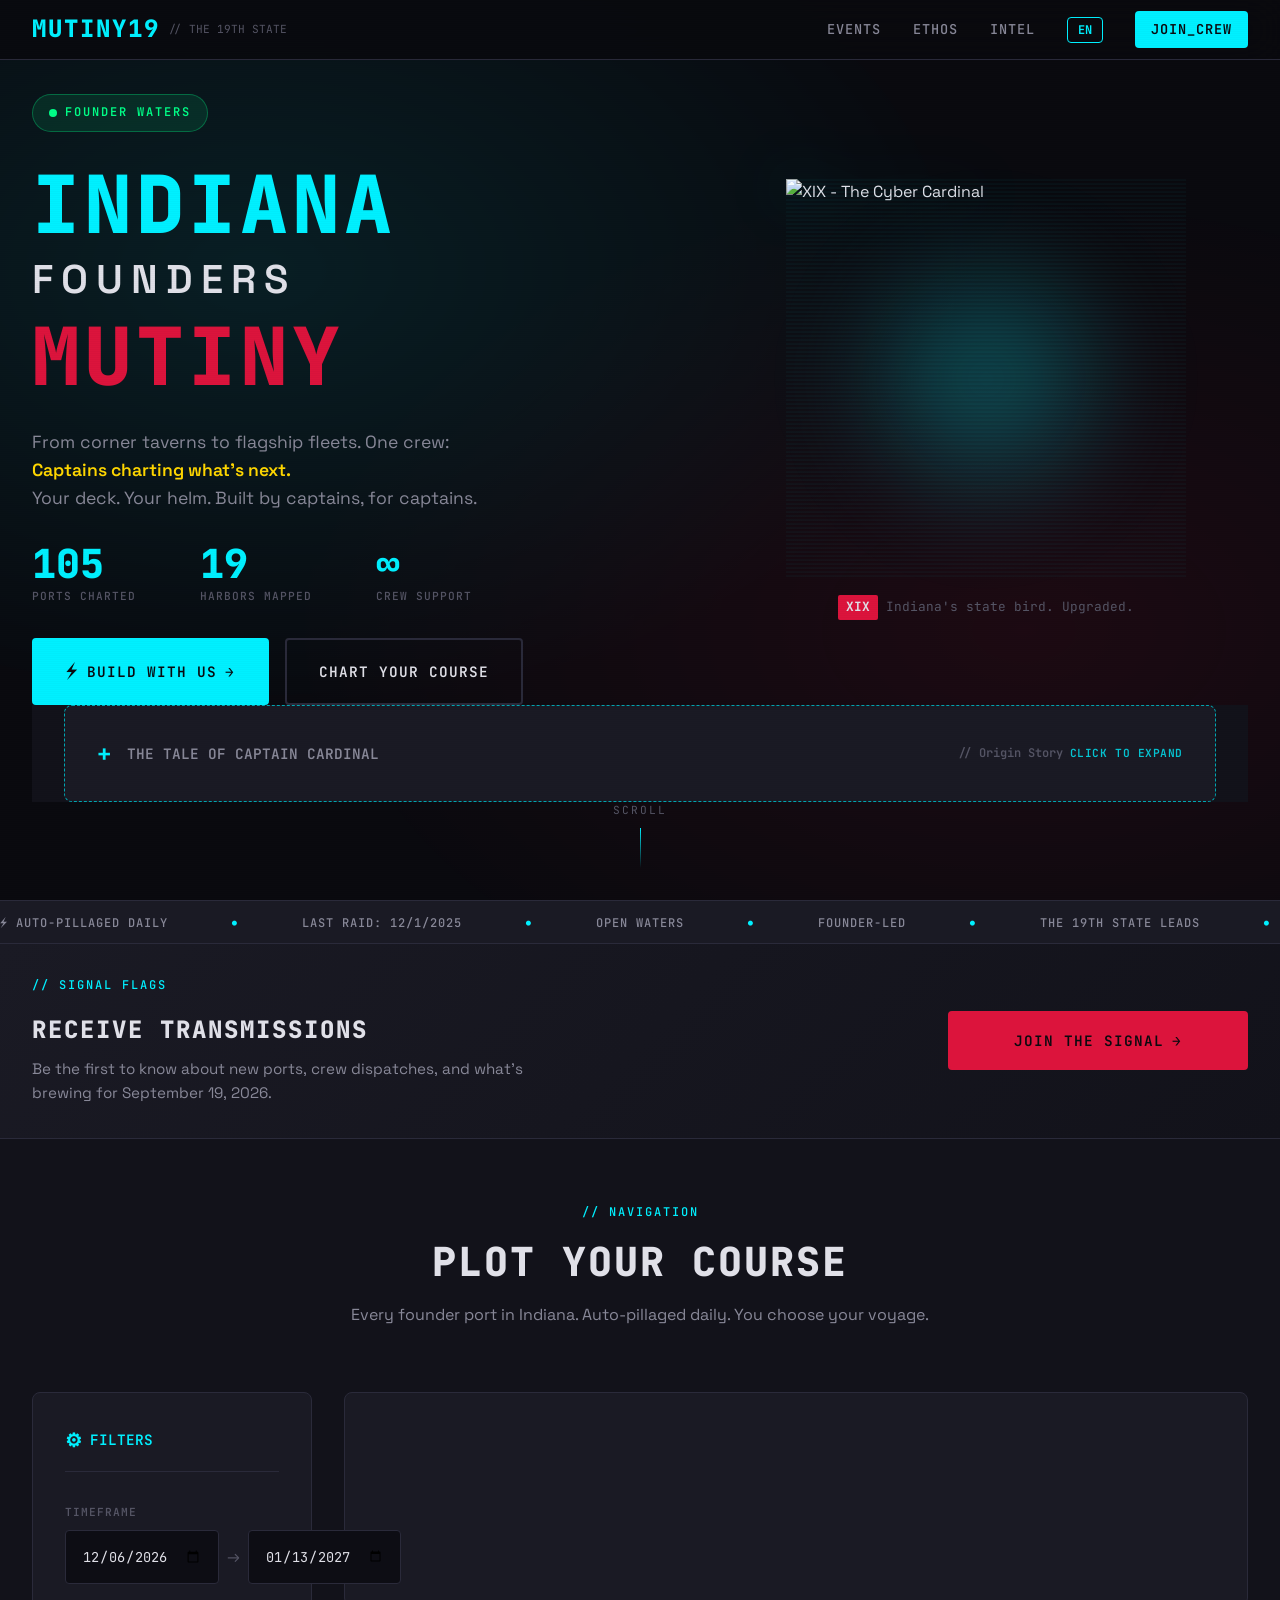
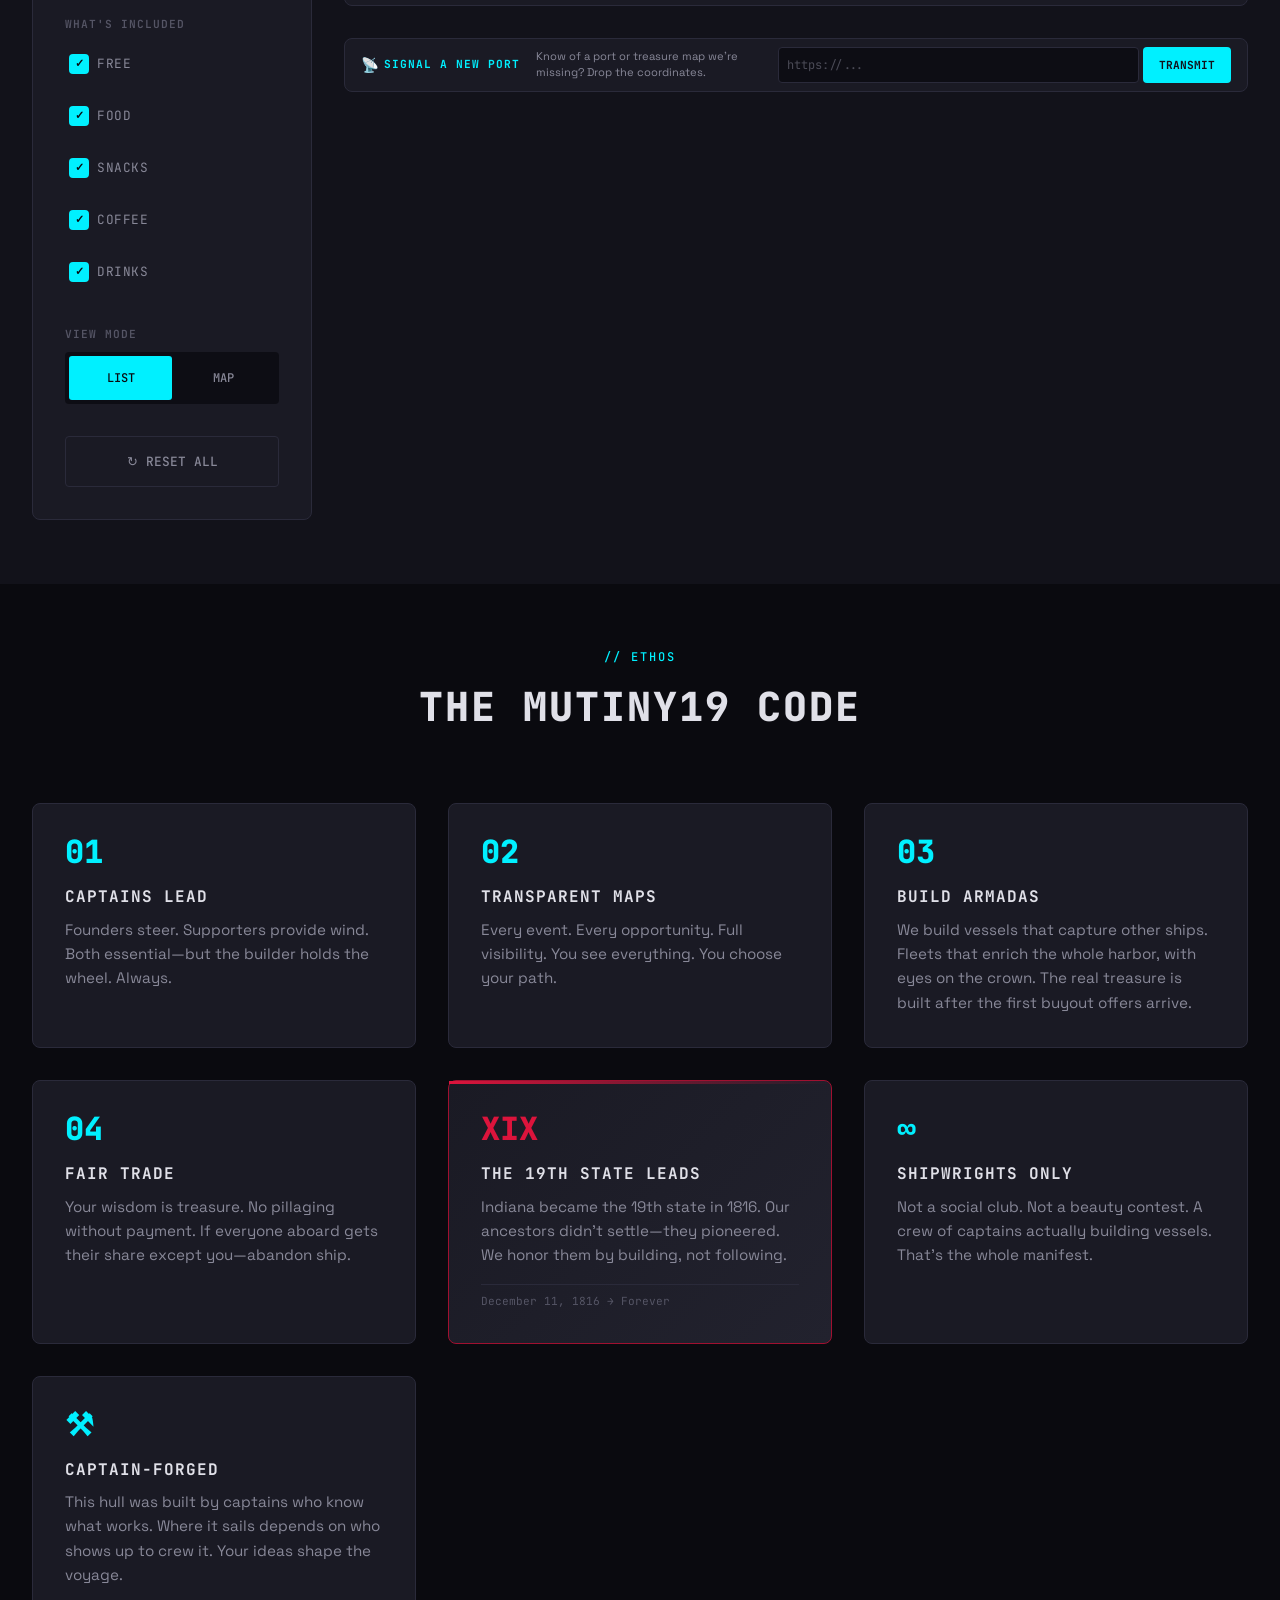
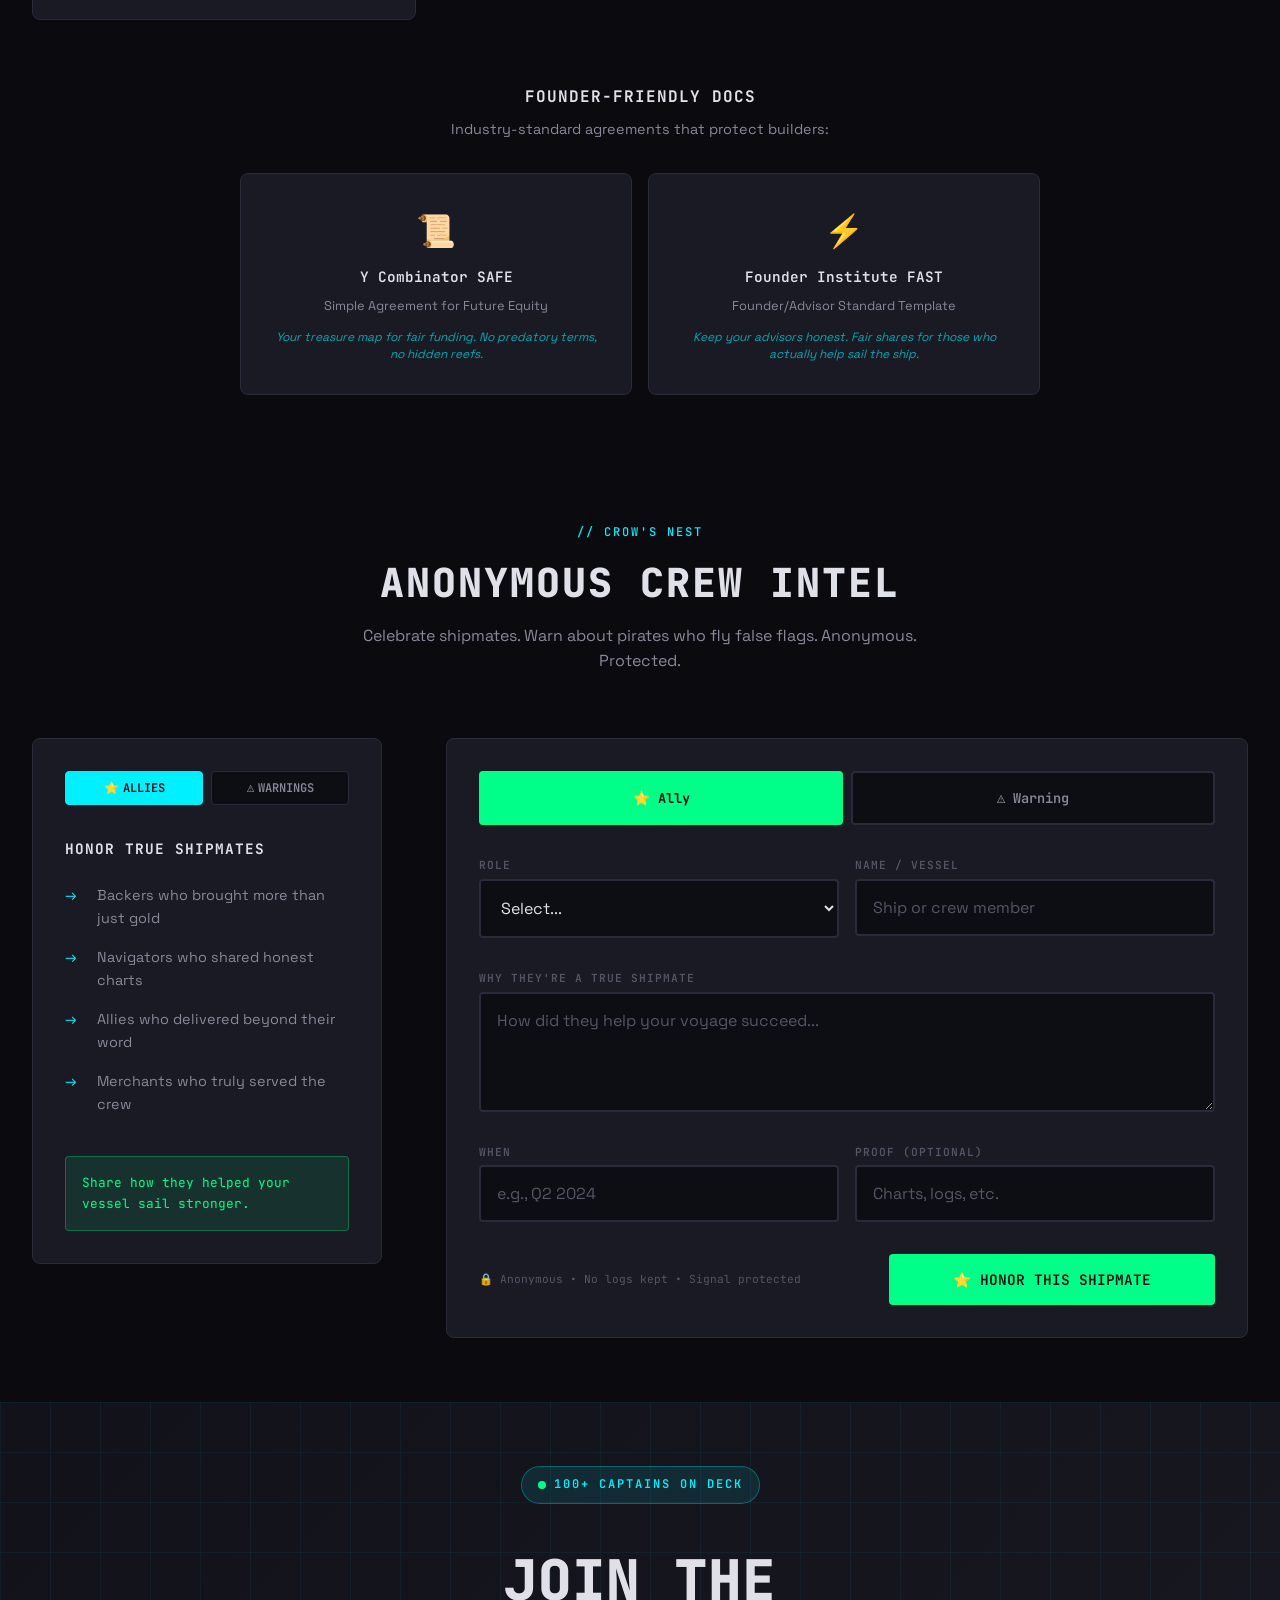
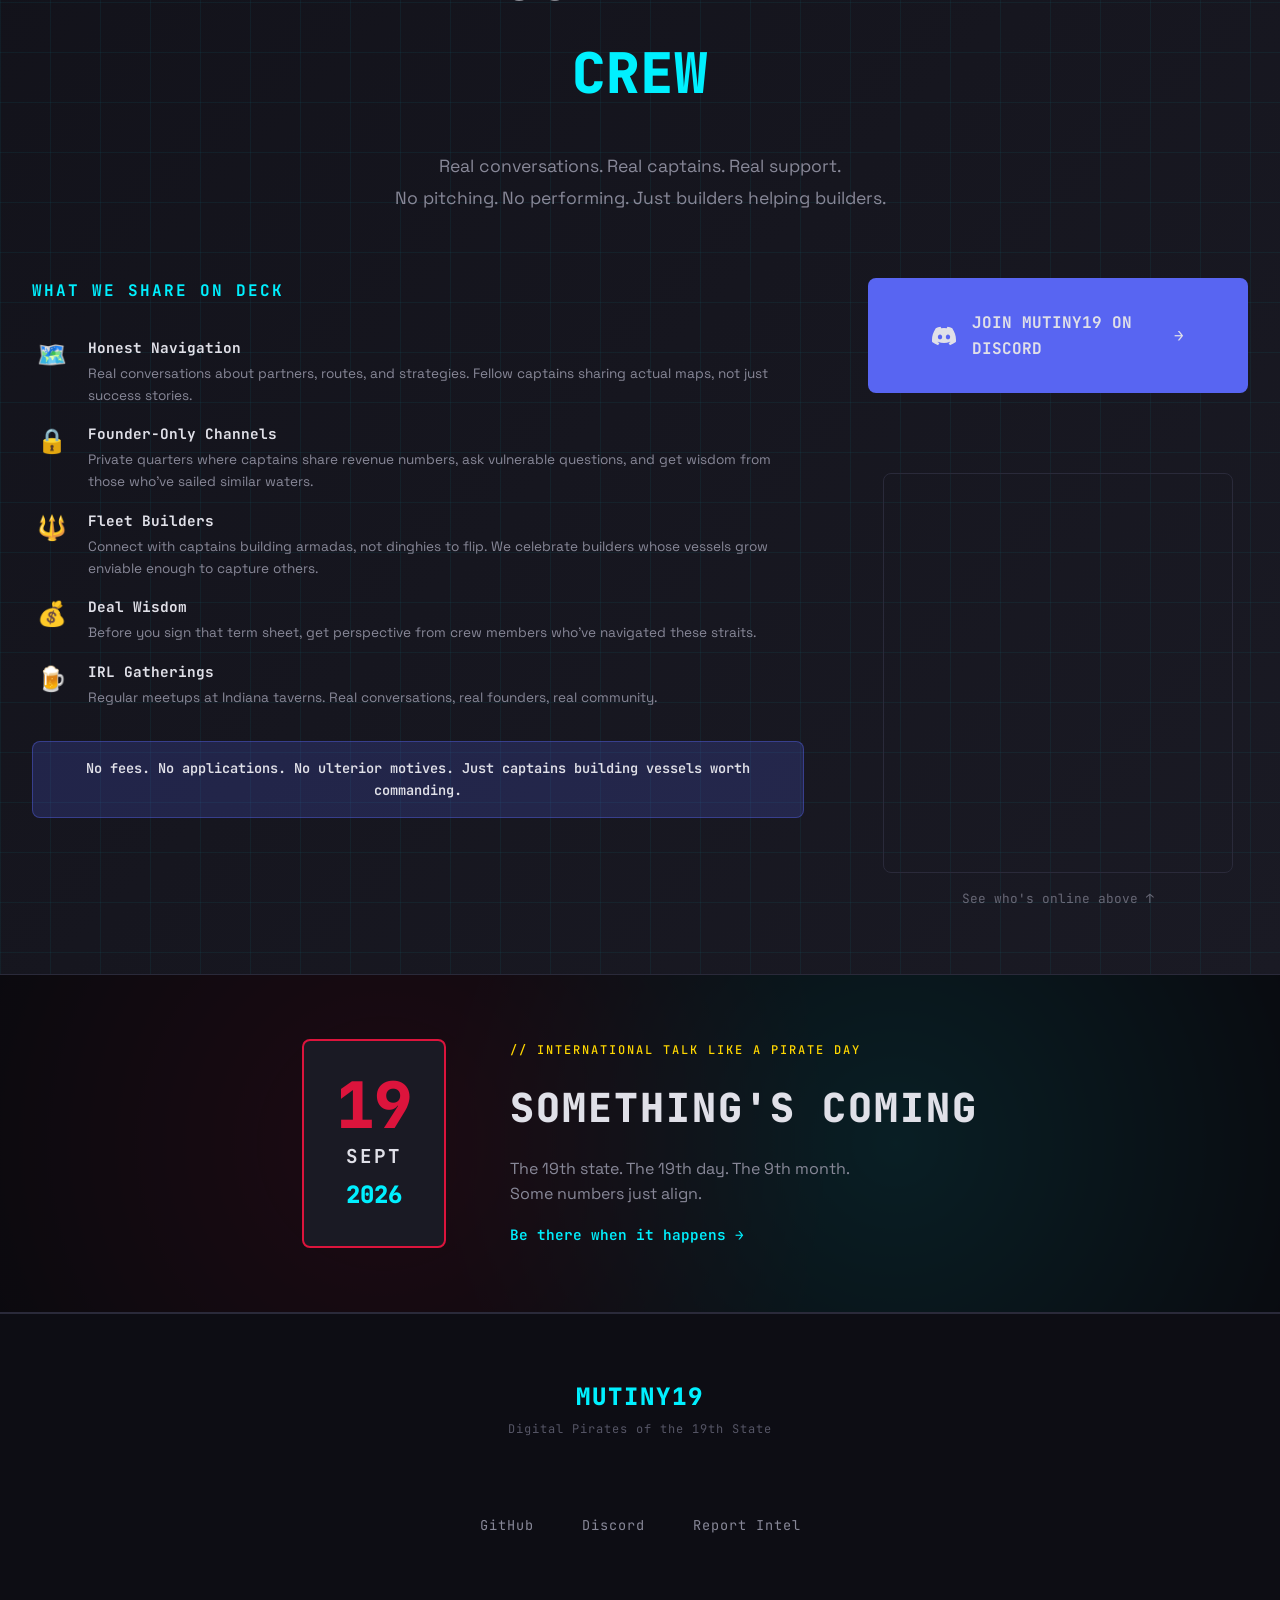
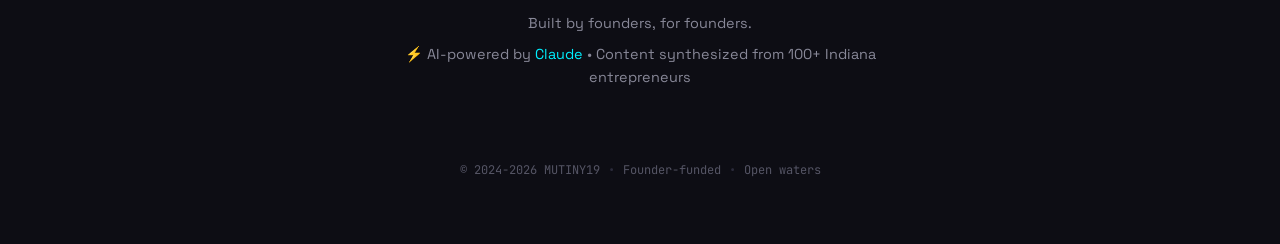
==== commit 151777d6: "Brand alignment: ownership over opposition Changed defensive/angsty language to confident ownership:" ====
--- a/index.html
+++ b/index.html
@@ -81,7 +81,7 @@
             <div class="hero-content">
                 <div class="hero-badge">
                     <span class="badge-pulse"></span>
-                    <span data-i18n="hero.badge">ACTIVE REBELLION</span>
+                    <span data-i18n="hero.badge">FOUNDER WATERS</span>
                 </div>
 
                 <h1 class="hero-title">
@@ -170,7 +170,7 @@
                     <div class="story-chapter">
                         <h4 data-i18n="story.ch4.title">CHAPTER IV: THE EMERGENCE OF XIX</h4>
                         <p data-i18n="story.ch4.p1">From the shadows emerged XIX—the Cyber Cardinal, upgraded with AI navigation, digital wings crackling with electric cyan. Not a weapon, but a beacon. A symbol that Indiana's state bird could evolve while staying true to its crimson heart.</p>
-                        <p class="story-footer" data-i18n="story.ch4.footer">"The mutiny isn't against the ports—it's against the belief that we should only stay in them."</p>
+                        <p class="story-footer" data-i18n="story.ch4.footer">"The mutiny is for what comes next—vessels worth building, voyages worth taking."</p>
                     </div>
                 </div>
             </div>
@@ -221,7 +221,7 @@
         <div class="section-header">
             <span class="section-tag" data-i18n="events.tag">// NAVIGATION</span>
             <h2 class="section-title" data-i18n="events.title">PLOT YOUR COURSE</h2>
-            <p class="section-desc" data-i18n="events.desc">Every founder event in Indiana. Auto-scraped. No curation. You choose.</p>
+            <p class="section-desc" data-i18n="events.desc">Every founder port in Indiana. Auto-pillaged daily. You choose your voyage.</p>
         </div>
 
         <div class="events-container">
@@ -338,7 +338,7 @@
             <div class="manifesto-card">
                 <div class="card-icon">02</div>
                 <h3 data-i18n="manifesto.card2.title">TRANSPARENT MAPS</h3>
-                <p data-i18n="manifesto.card2.desc">Every event. Every opportunity. No curation, no gatekeeping. You see everything. You choose your path.</p>
+                <p data-i18n="manifesto.card2.desc">Every event. Every opportunity. Full visibility. You see everything. You choose your path.</p>
             </div>
 
             <div class="manifesto-card">
@@ -632,9 +632,9 @@
             <div class="footer-copy">
                 <span>© 2024-2026 MUTINY19</span>
                 <span class="footer-dot">•</span>
-                <span data-i18n="footer.noSponsors">No corporate sponsors</span>
+                <span data-i18n="footer.noSponsors">Founder-funded</span>
                 <span class="footer-dot">•</span>
-                <span data-i18n="footer.noGatekeepers">No gatekeepers</span>
+                <span data-i18n="footer.noGatekeepers">Open waters</span>
             </div>
         </div>
     </footer>
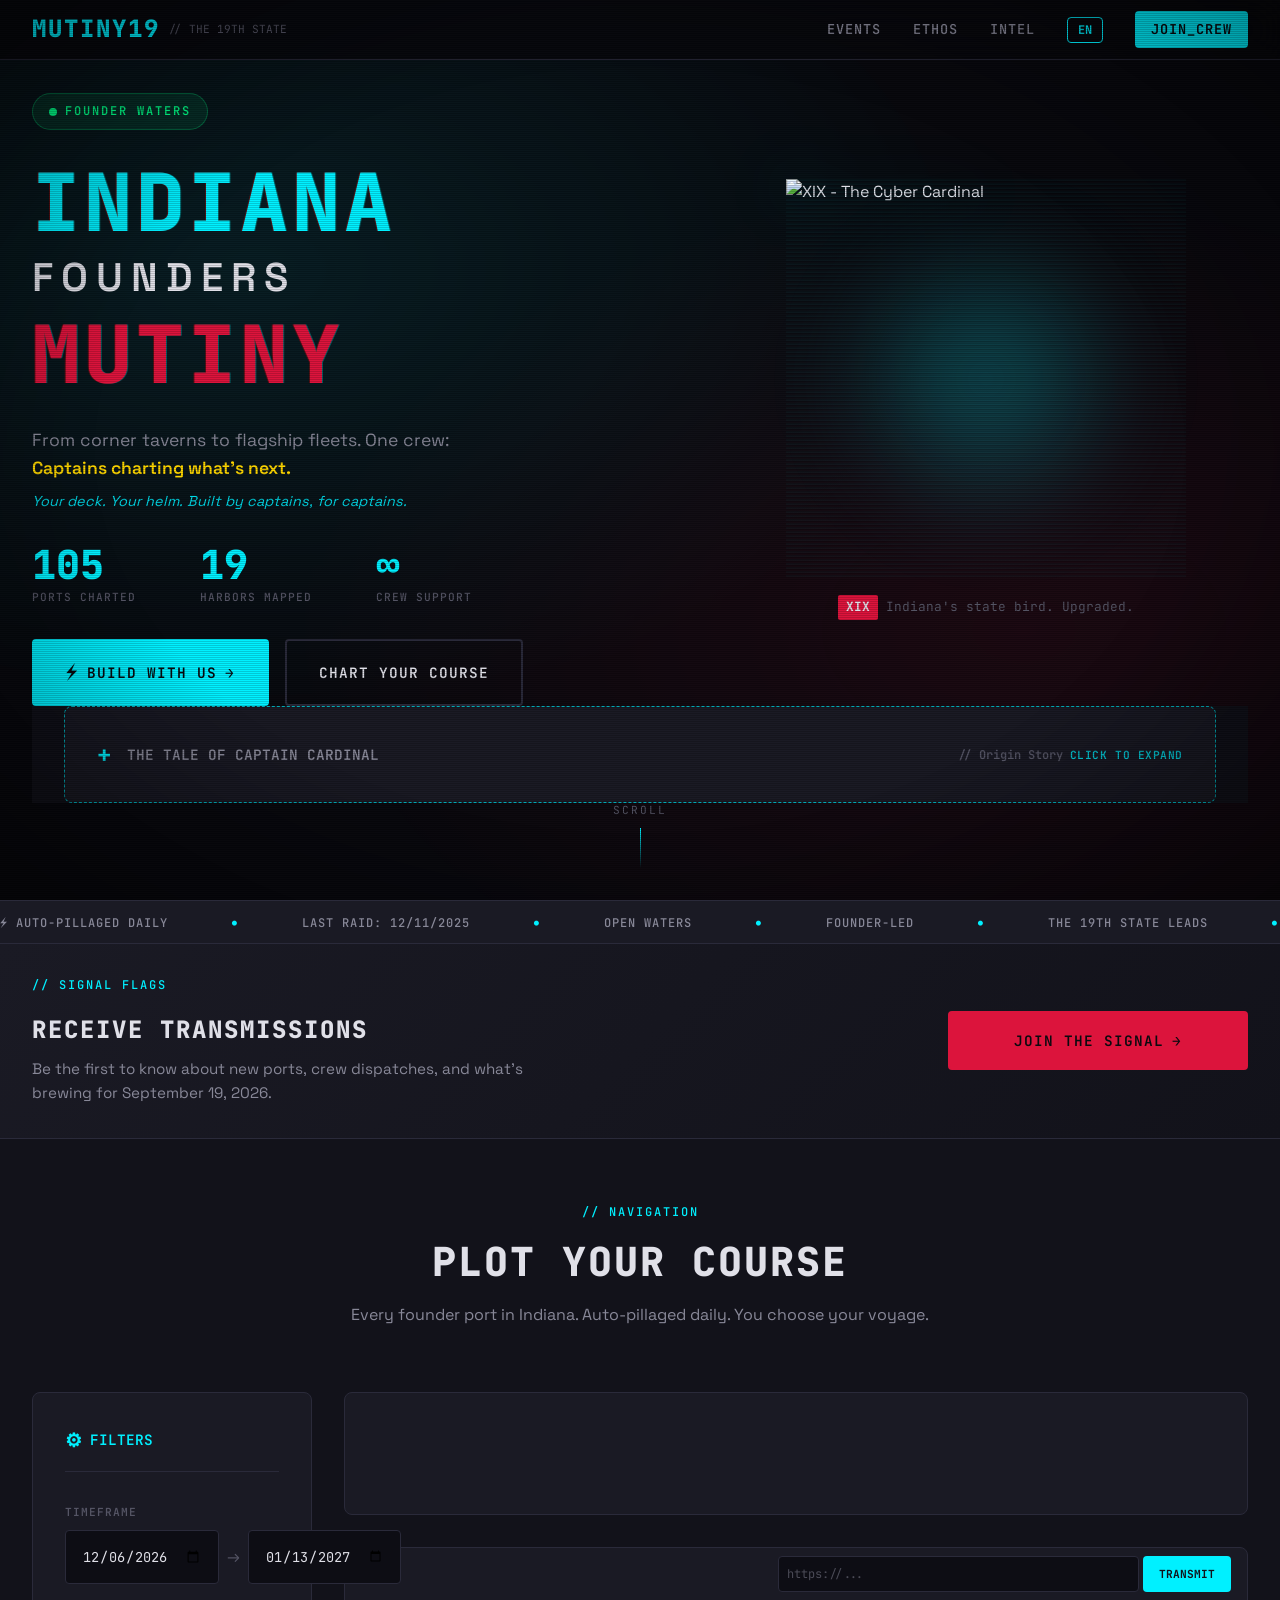
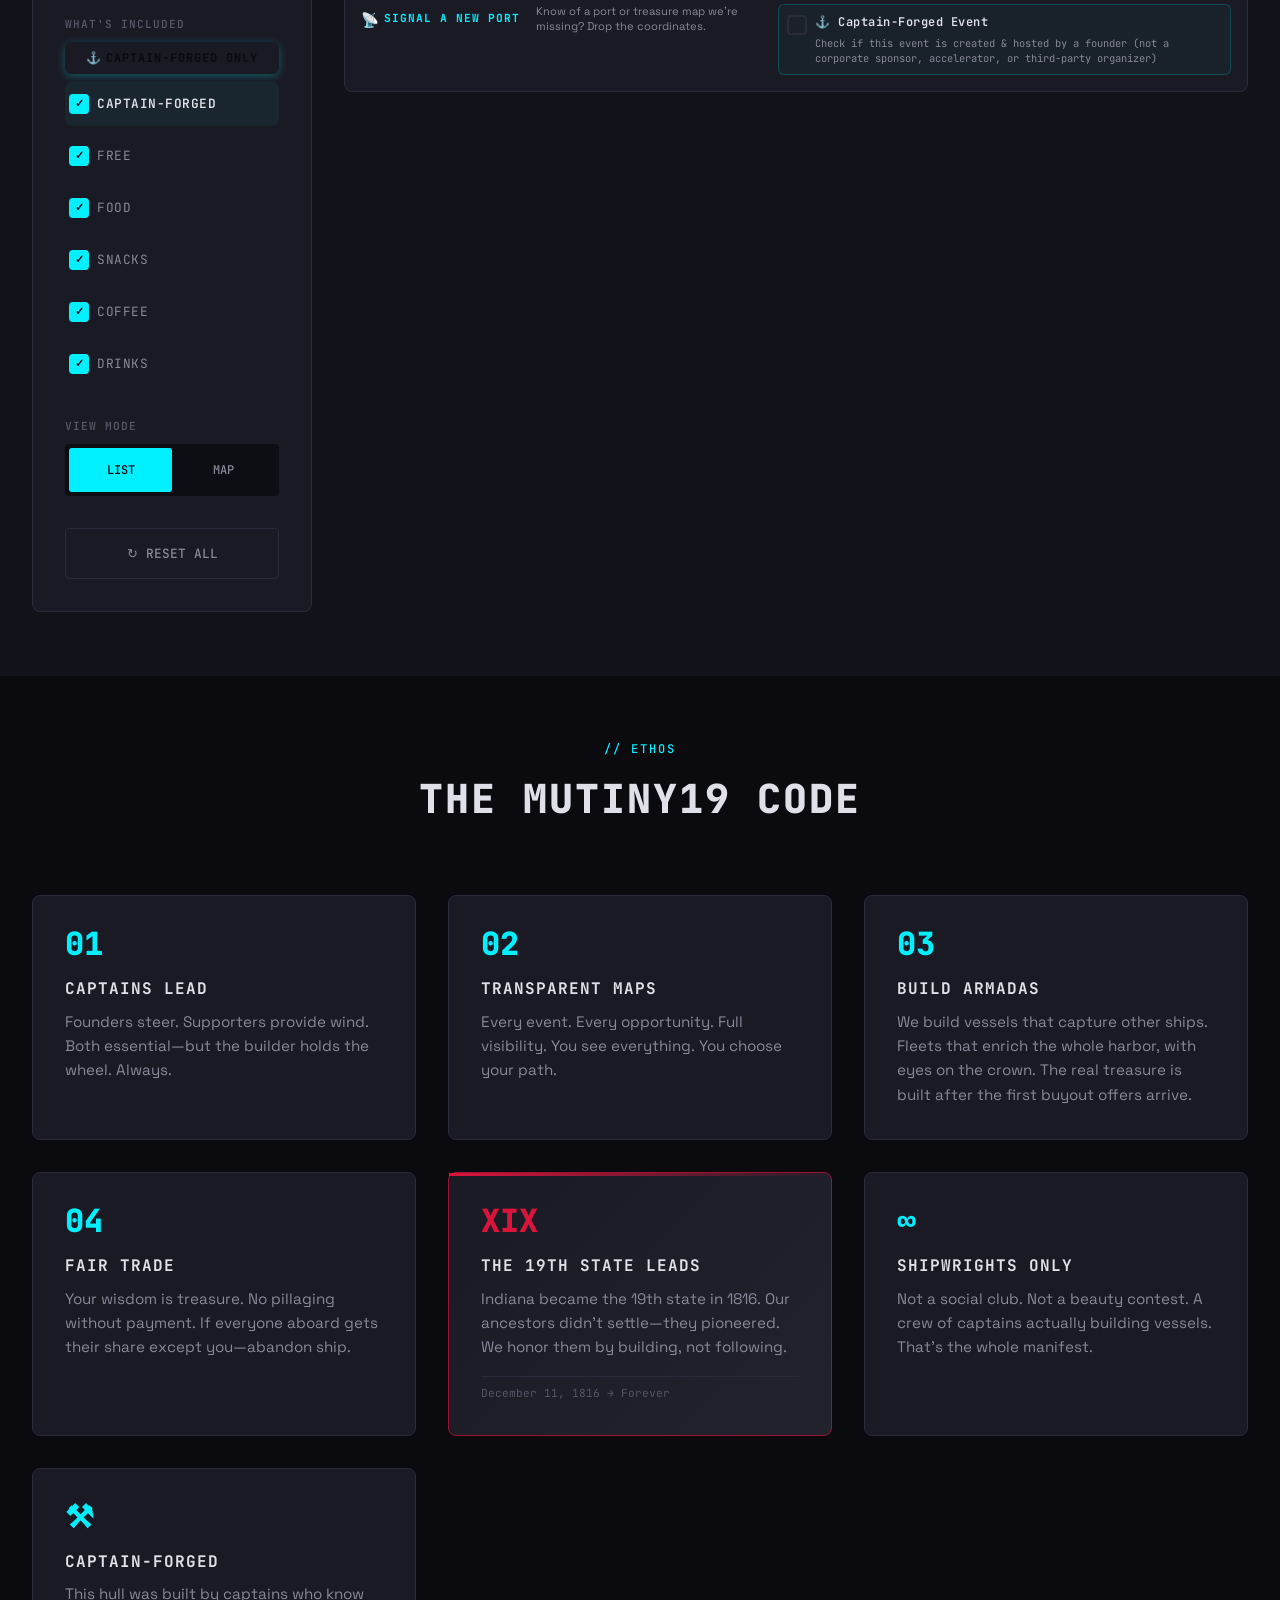
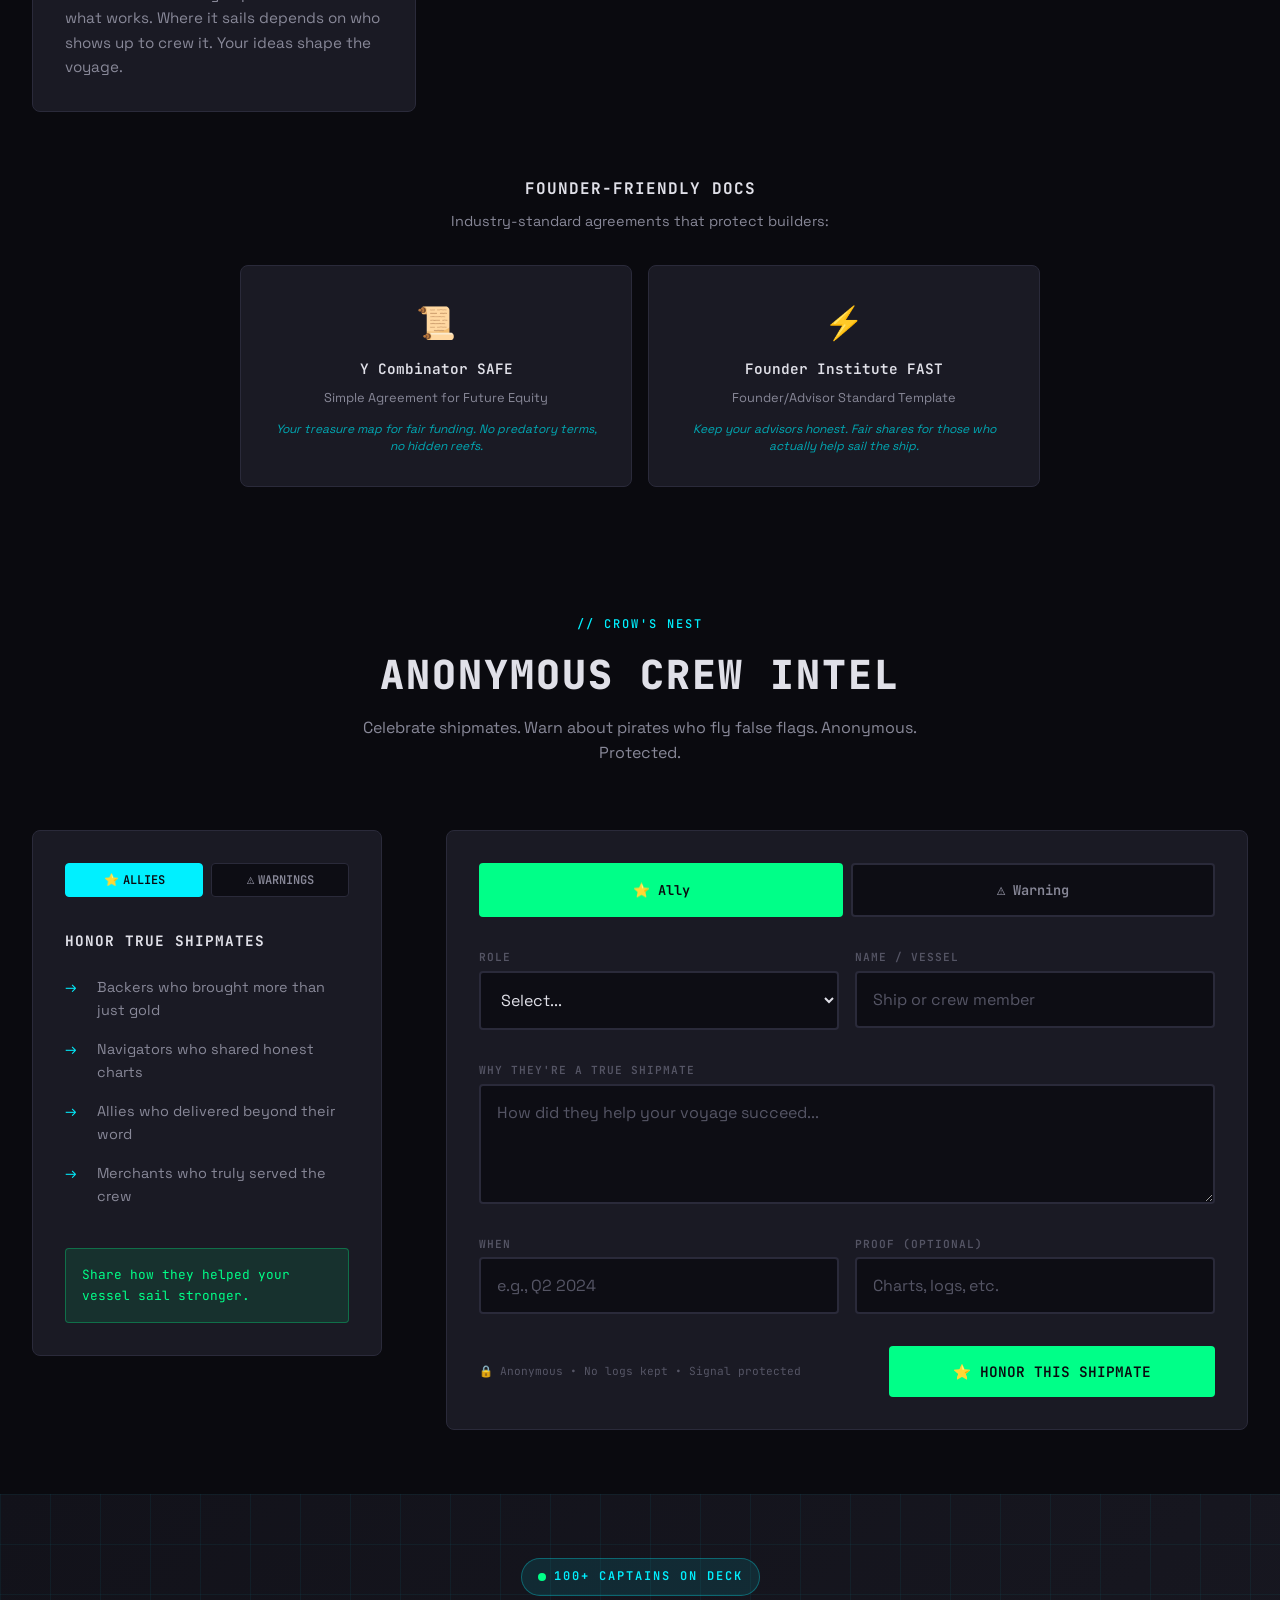
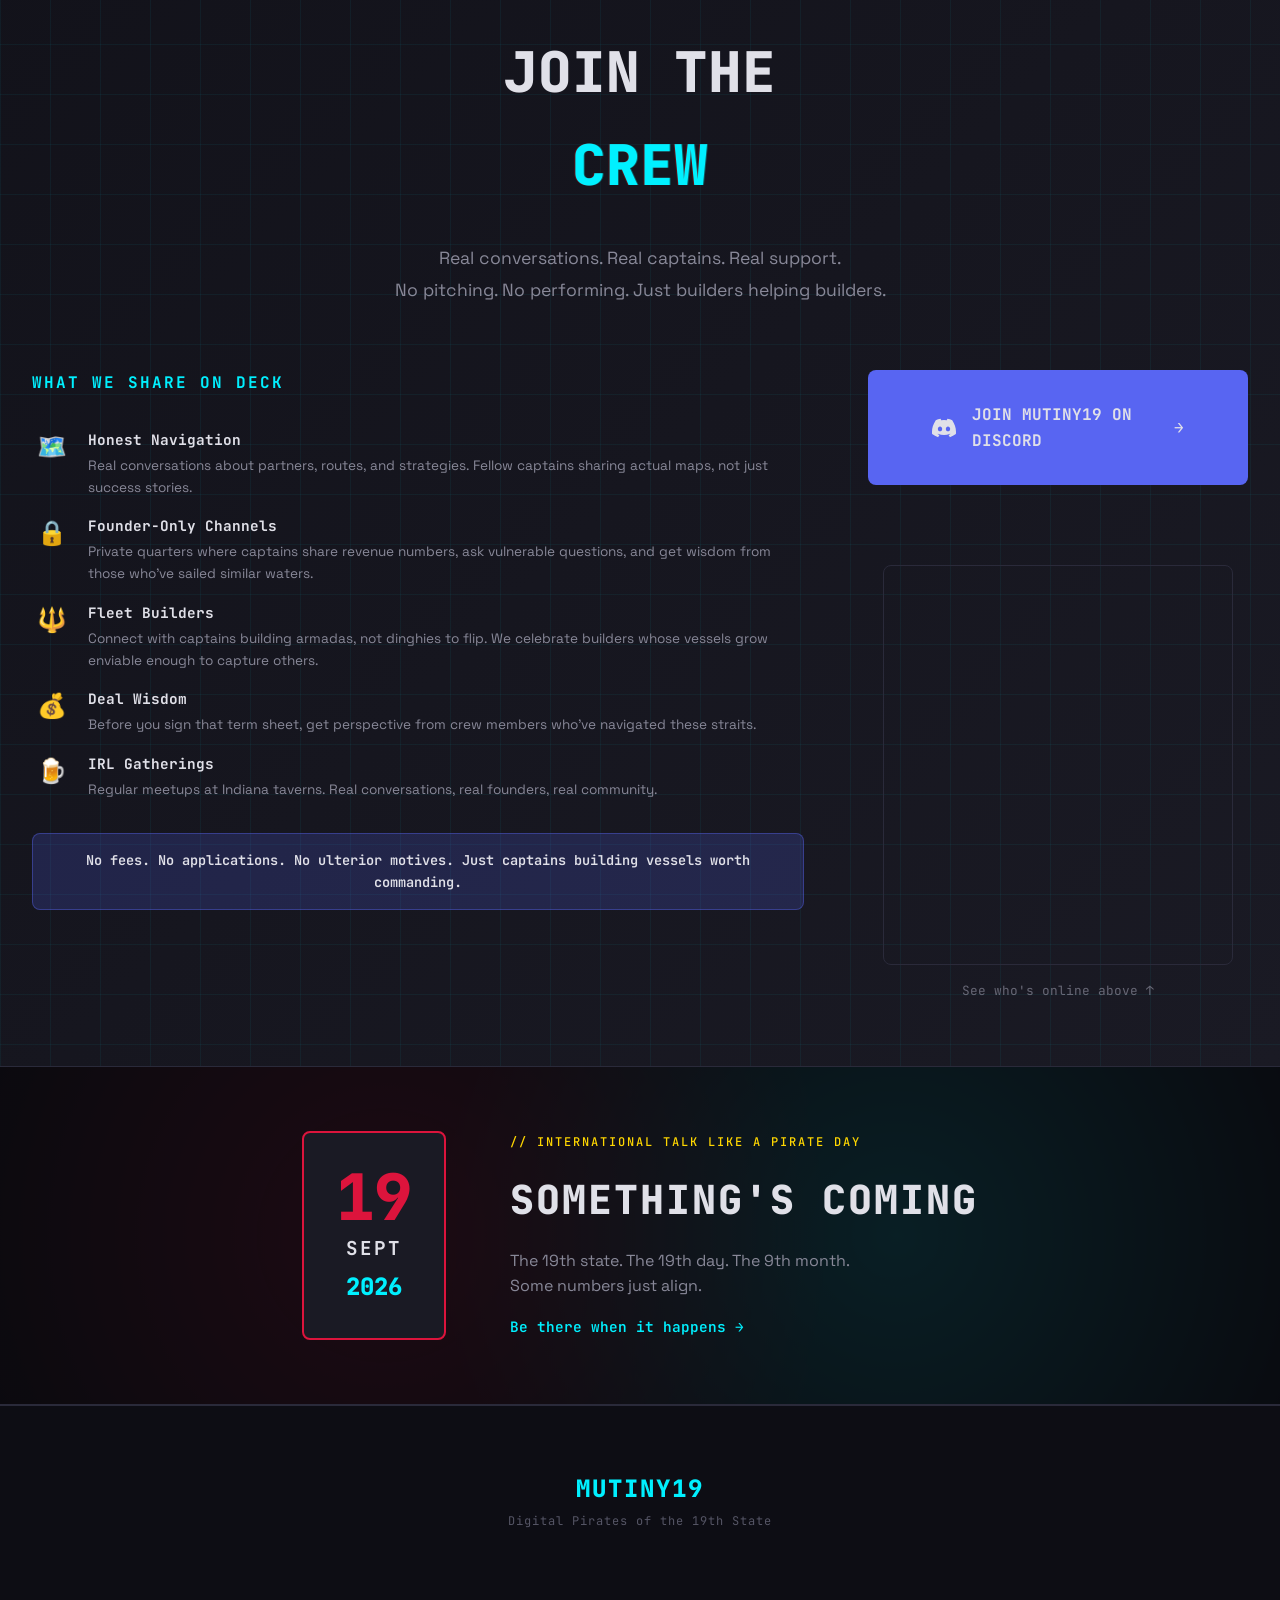
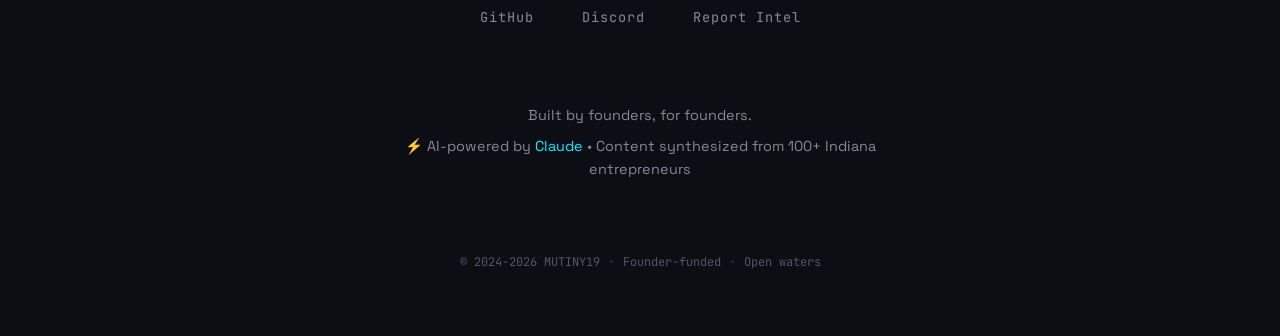
==== commit f77e1803: "Move captain-forged to top + add quick filter button Makes captain-forged events easier to discover:" ====
--- a/index.html
+++ b/index.html
@@ -3,9 +3,9 @@
 <head>
     <meta charset="UTF-8">
     <meta name="viewport" content="width=device-width, initial-scale=1.0">
-    <title>MUTINY19 | Indiana's Founder Rebellion</title>
-    <meta name="description" content="The 19th state leads the rebellion. AI-powered founders. Cyber pirates. Join 100+ Indiana entrepreneurs building the future.">
-    <meta name="keywords" content="Indiana startups, entrepreneur community, founder network, tech rebellion, startup events, eventos Indiana, emprendedores Indiana">
+    <title>MUTINY19 | Indiana Founders Charting What's Next</title>
+    <meta name="description" content="From corner taverns to flagship fleets. 100+ Indiana captains building vessels worth commanding. Your deck. Your helm. Join the crew.">
+    <meta name="keywords" content="Indiana startups, entrepreneur community, founder network, startup events, Indiana founders, eventos Indiana, emprendedores Indiana">
 
     <!-- Language alternates for SEO -->
     <link rel="alternate" hreflang="en" href="https://mutiny19.github.io/mutiny19/">
@@ -13,10 +13,16 @@
     <link rel="alternate" hreflang="x-default" href="https://mutiny19.github.io/mutiny19/">
 
     <!-- Open Graph -->
-    <meta property="og:title" content="MUTINY19 | Indiana's Founder Rebellion">
-    <meta property="og:description" content="The 19th state leads the rebellion. Join 100+ Indiana founders building the future.">
+    <meta property="og:title" content="MUTINY19 | Indiana Founders Charting What's Next">
+    <meta property="og:description" content="From corner taverns to flagship fleets. 100+ Indiana captains building vessels worth commanding. Join the crew.">
     <meta property="og:image" content="hero-cardinal-xix.png">
+    <meta property="og:url" content="https://mutiny19.github.io/mutiny19/">
     <meta property="og:type" content="website">
+
+    <!-- Twitter Card -->
+    <meta name="twitter:card" content="summary_large_image">
+    <meta name="twitter:title" content="MUTINY19 | Indiana Founders Charting What's Next">
+    <meta name="twitter:description" content="From corner taverns to flagship fleets. 100+ Indiana captains building vessels worth commanding.">
 
     <!-- Favicon -->
     <link rel="icon" type="image/png" sizes="32x32" href="favicon-32.png">
@@ -40,11 +46,10 @@
     ██╔╝ ██╗██║██╔╝ ██╗
     ╚═╝  ╚═╝╚═╝╚═╝  ╚═╝
 
-    MUTINY19 - Indiana's Founder Rebellion
-
-    Built by founders. For founders.
-    No VCs were harmed in the making of this site.
-    (Their terms sheets, however...)
+    MUTINY19 - Indiana Founders Charting What's Next
+
+    Your deck. Your helm. Built by captains, for captains.
+    From corner taverns to flagship fleets.
 
     github.com/mutiny19/mutiny19
 -->
@@ -242,7 +247,19 @@
 
                 <div class="filter-group">
                     <label class="filter-label" data-i18n="filters.included">WHAT'S INCLUDED</label>
+
+                    <!-- Quick Captain-Forged Only Toggle -->
+                    <button id="captainForgedOnlyBtn" class="btn-captain-forged-only">
+                        <span>⚓</span>
+                        <span data-i18n="filters.captainForgedOnly">CAPTAIN-FORGED ONLY</span>
+                    </button>
+
                     <div class="filter-checks">
+                        <label class="check-item check-item-highlight">
+                            <input type="checkbox" id="filterCaptainForged" checked>
+                            <span class="check-box"></span>
+                            <span class="check-label" data-i18n="filters.captainForged">CAPTAIN-FORGED</span>
+                        </label>
                         <label class="check-item">
                             <input type="checkbox" id="filterFree" checked>
                             <span class="check-box"></span>
@@ -307,12 +324,25 @@
                     </div>
                     <p class="submit-desc" data-i18n="submit.desc">Know of an event or events page we're missing? Drop the link.</p>
                     <form id="submitEventForm" class="submit-event-form">
-                        <input type="url" id="eventUrl" name="eventUrl" required placeholder="https://..." data-i18n-placeholder="submit.placeholder">
+                        <div class="submit-event-form-inputs">
+                            <input type="url" id="eventUrl" name="eventUrl" required placeholder="https://..." data-i18n-placeholder="submit.placeholder">
+                            <button type="submit" class="submit-event-btn" data-i18n="submit.button">SUBMIT</button>
+                        </div>
+
+                        <!-- Captain-Forged Checkbox -->
+                        <label class="captain-forged-checkbox">
+                            <input type="checkbox" id="captainForgedSubmit" name="captainForged">
+                            <span class="check-box-submit"></span>
+                            <span class="captain-forged-label">
+                                <span class="captain-forged-title" data-i18n="submit.captainForged">⚓ Captain-Forged Event</span>
+                                <span class="captain-forged-hint" data-i18n="submit.captainForgedHint">Check if this event is created & hosted by a founder (not a corporate sponsor, accelerator, or third-party organizer)</span>
+                            </span>
+                        </label>
+
                         <!-- Honeypot -->
                         <div style="position: absolute; left: -9999px;" aria-hidden="true">
                             <input type="text" id="eventWebsite" name="website" tabindex="-1" autocomplete="off">
                         </div>
-                        <button type="submit" class="submit-event-btn" data-i18n="submit.button">SUBMIT</button>
                     </form>
                     <div id="submitEventSuccess" class="submit-message success" style="display: none;" data-i18n="submit.success">✓ Thanks! We'll check it out.</div>
                     <div id="submitEventError" class="submit-message error" style="display: none;" data-i18n="submit.error">✗ Error. Try again.</div>
@@ -711,16 +741,18 @@
             }
 
             const eventUrl = document.getElementById('eventUrl').value;
+            const isCaptainForged = document.getElementById('captainForgedSubmit').checked;
 
             // Discord webhook URL
             const webhookUrl = 'https://discord.com/api/webhooks/1445107714928672920/jw0nSAPqtmE8gQ04vTjKuXM1W2xpsGa4mm7XBgV3EPpq93myRrxE92unmk5gsH0pbmnq';
 
             try {
+                const captainForgedTag = isCaptainForged ? '\n⚓ **Captain-Forged Event** (Created & hosted by a founder)' : '';
                 const response = await fetch(webhookUrl, {
                     method: 'POST',
                     headers: { 'Content-Type': 'application/json' },
                     body: JSON.stringify({
-                        content: `📡 **New Event Submission**\n${eventUrl}`,
+                        content: `📡 **New Event Submission**\n${eventUrl}${captainForgedTag}`,
                         username: 'Mutiny19 Event Bot'
                     })
                 });
--- a/styles.css
+++ b/styles.css
@@ -78,6 +78,61 @@
     overflow-x: hidden;
     -webkit-font-smoothing: antialiased;
     -moz-osx-font-smoothing: grayscale;
+}
+
+/* --------------------------------------------------------------------------
+   CRT Screen Effect
+   -------------------------------------------------------------------------- */
+body::before {
+    content: "";
+    position: fixed;
+    top: 0;
+    left: 0;
+    width: 100%;
+    height: 100%;
+    pointer-events: none;
+    z-index: 9999;
+    background:
+        /* Scanlines */
+        repeating-linear-gradient(
+            0deg,
+            rgba(0, 0, 0, 0.15) 0px,
+            rgba(0, 0, 0, 0.15) 1px,
+            transparent 1px,
+            transparent 2px
+        );
+    animation: crt-flicker 0.15s infinite;
+}
+
+body::after {
+    content: "";
+    position: fixed;
+    top: 0;
+    left: 0;
+    width: 100%;
+    height: 100%;
+    pointer-events: none;
+    z-index: 9998;
+    /* Vignette effect - darker edges */
+    background: radial-gradient(
+        ellipse at center,
+        transparent 0%,
+        transparent 60%,
+        rgba(0, 0, 0, 0.4) 100%
+    );
+}
+
+@keyframes crt-flicker {
+    0% { opacity: 0.97; }
+    50% { opacity: 1; }
+    100% { opacity: 0.98; }
+}
+
+/* RGB color separation on text for extra CRT feel */
+.glitch-text {
+    text-shadow:
+        -1px 0 rgba(255, 0, 0, 0.3),
+        1px 0 rgba(0, 255, 255, 0.3);
 }
 
 body.menu-open {
@@ -532,6 +587,15 @@
     font-weight: 600;
 }
 
+.hero-desc .scaffolding-text {
+    display: block;
+    margin-top: var(--space-sm);
+    font-size: 0.9rem;
+    color: var(--cyan);
+    font-style: italic;
+    opacity: 0.9;
+}
+
 .hero-stats {
     display: flex;
     gap: var(--space-xl);
@@ -1153,6 +1217,71 @@
     color: var(--text);
 }
 
+.check-item-highlight {
+    background: rgba(0, 242, 255, 0.05);
+    border: 1px solid var(--accent);
+    border-radius: 6px;
+}
+
+.check-item-highlight .check-label {
+    color: var(--accent);
+    font-weight: 600;
+}
+
+.check-item-highlight:hover {
+    background: rgba(0, 242, 255, 0.1);
+}
+
+/* Captain-Forged Only Button */
+.btn-captain-forged-only {
+    width: 100%;
+    font-family: var(--font-mono);
+    font-size: 0.75rem;
+    font-weight: 700;
+    letter-spacing: 1px;
+    color: var(--black);
+    background: var(--accent);
+    border: 2px solid var(--accent);
+    border-radius: 6px;
+    padding: var(--space-sm);
+    margin-bottom: var(--space-sm);
+    cursor: pointer;
+    transition: all var(--transition-fast);
+    display: flex;
+    align-items: center;
+    justify-content: center;
+    gap: var(--space-xs);
+    box-shadow: 0 2px 8px rgba(0, 242, 255, 0.3);
+}
+
+.btn-captain-forged-only:hover {
+    background: var(--text);
+    border-color: var(--text);
+    box-shadow: 0 4px 12px rgba(0, 242, 255, 0.5);
+    transform: translateY(-2px);
+}
+
+.btn-captain-forged-only:active {
+    transform: translateY(0);
+    box-shadow: 0 2px 6px rgba(0, 242, 255, 0.4);
+}
+
+.btn-captain-forged-only.active {
+    background: var(--crimson);
+    border-color: var(--crimson);
+    box-shadow: 0 4px 12px rgba(255, 42, 109, 0.5);
+    animation: pulse-button 2s ease-in-out infinite;
+}
+
+@keyframes pulse-button {
+    0%, 100% {
+        box-shadow: 0 4px 12px rgba(255, 42, 109, 0.5);
+    }
+    50% {
+        box-shadow: 0 4px 20px rgba(255, 42, 109, 0.8);
+    }
+}
+
 /* View Toggle */
 .view-toggle {
     display: flex;
@@ -1264,8 +1393,14 @@
 
 .submit-event-form {
     display: flex;
+    flex-direction: column;
     gap: var(--space-xs);
     position: relative;
+}
+
+.submit-event-form-inputs {
+    display: flex;
+    gap: var(--space-xs);
 }
 
 .submit-event-form input[type="url"] {
@@ -1307,6 +1442,77 @@
 
 .submit-event-btn:hover {
     background: var(--text);
+}
+
+/* Captain-Forged Checkbox in Submit Form */
+.captain-forged-checkbox {
+    display: flex;
+    align-items: flex-start;
+    gap: var(--space-sm);
+    cursor: pointer;
+    padding: var(--space-sm);
+    margin: var(--space-sm) 0;
+    background: rgba(0, 242, 255, 0.03);
+    border: 1px solid rgba(0, 242, 255, 0.2);
+    border-radius: 6px;
+    transition: all var(--transition-fast);
+    width: 100%;
+}
+
+.captain-forged-checkbox:hover {
+    background: rgba(0, 242, 255, 0.08);
+    border-color: var(--accent);
+}
+
+.captain-forged-checkbox input {
+    display: none;
+}
+
+.check-box-submit {
+    width: 20px;
+    height: 20px;
+    min-width: 20px;
+    border: 2px solid var(--border);
+    border-radius: 4px;
+    display: flex;
+    align-items: center;
+    justify-content: center;
+    transition: all var(--transition-fast);
+    margin-top: 2px;
+}
+
+.captain-forged-checkbox input:checked + .check-box-submit {
+    background: var(--accent);
+    border-color: var(--accent);
+}
+
+.captain-forged-checkbox input:checked + .check-box-submit::after {
+    content: '✓';
+    font-size: 0.7rem;
+    color: var(--black);
+    font-weight: bold;
+}
+
+.captain-forged-label {
+    flex: 1;
+    display: flex;
+    flex-direction: column;
+    gap: var(--space-xs);
+}
+
+.captain-forged-title {
+    font-family: var(--font-mono);
+    font-size: 0.75rem;
+    font-weight: 600;
+    color: var(--accent);
+    letter-spacing: 0.5px;
+}
+
+.captain-forged-hint {
+    font-family: var(--font-mono);
+    font-size: 0.65rem;
+    color: var(--text-dim);
+    line-height: 1.4;
 }
 
 .submit-message {
@@ -1402,6 +1608,152 @@
     transform: translateX(4px);
 }
 
+.event-card-captain-forged {
+    background: linear-gradient(135deg, rgba(0, 242, 255, 0.12) 0%, rgba(0, 242, 255, 0.06) 50%, rgba(0, 242, 255, 0.12) 100%);
+    border: 3px solid var(--accent);
+    box-shadow: 0 0 30px rgba(0, 242, 255, 0.5),
+                0 0 15px rgba(0, 242, 255, 0.3),
+                inset 0 0 40px rgba(0, 242, 255, 0.08);
+    position: relative;
+    overflow: visible;
+}
+
+.event-card-captain-forged::before {
+    content: '⚓ CAPTAIN-FORGED';
+    position: absolute;
+    top: -1px;
+    right: -1px;
+    background: var(--accent);
+    color: var(--black);
+    font-family: var(--font-mono);
+    font-size: 0.6rem;
+    font-weight: 700;
+    letter-spacing: 0.5px;
+    padding: 4px 10px;
+    border-bottom-left-radius: 6px;
+    border-top-right-radius: 3px;
+    z-index: 2;
+    box-shadow: 0 2px 8px rgba(0, 242, 255, 0.6);
+}
+
+.event-card-captain-forged::after {
+    content: '';
+    position: absolute;
+    top: -3px;
+    left: -3px;
+    right: -3px;
+    bottom: -3px;
+    background: linear-gradient(45deg, var(--accent), transparent, var(--accent));
+    border-radius: 6px;
+    z-index: -1;
+    opacity: 0.5;
+    animation: borderGlow 2s ease-in-out infinite;
+}
+
+@keyframes borderGlow {
+    0%, 100% {
+        opacity: 0.5;
+        transform: scale(1);
+    }
+    50% {
+        opacity: 0.8;
+        transform: scale(1.01);
+    }
+}
+
+.event-card-captain-forged:hover {
+    border-color: var(--accent);
+    box-shadow: 0 0 40px rgba(0, 242, 255, 0.7),
+                0 0 20px rgba(0, 242, 255, 0.5),
+                inset 0 0 50px rgba(0, 242, 255, 0.12);
+    transform: translateX(4px) scale(1.02);
+}
+
+.event-card-captain-forged:hover::after {
+    animation: borderGlowHover 1.5s ease-in-out infinite;
+}
+
+/* Ghosted background text on hover */
+.event-card-captain-forged h3 {
+    position: relative;
+}
+
+.event-card-captain-forged:hover h3::before {
+    content: 'CAPTAIN\'S VOYAGE';
+    position: absolute;
+    top: 50%;
+    left: 50%;
+    transform: translate(-50%, -50%);
+    font-family: var(--font-mono);
+    font-size: 1.8rem;
+    font-weight: 800;
+    letter-spacing: 4px;
+    color: var(--accent);
+    opacity: 0;
+    z-index: -1;
+    white-space: nowrap;
+    pointer-events: none;
+    animation: ghostTextReveal 0.4s ease-out forwards,
+               ghostTextGlitch 0.3s linear infinite;
+}
+
+.event-card-captain-forged:hover h3::after {
+    content: 'CAPTAIN\'S VOYAGE';
+    position: absolute;
+    top: 50%;
+    left: 50%;
+    transform: translate(-50%, -50%);
+    font-family: var(--font-mono);
+    font-size: 1.8rem;
+    font-weight: 800;
+    letter-spacing: 4px;
+    color: var(--crimson);
+    opacity: 0;
+    z-index: -2;
+    white-space: nowrap;
+    pointer-events: none;
+    animation: ghostTextReveal 0.4s ease-out forwards,
+               ghostTextGlitch2 0.3s linear infinite;
+}
+
+@keyframes ghostTextReveal {
+    0% {
+        opacity: 0;
+        transform: translate(-50%, -50%) scale(0.8);
+    }
+    100% {
+        opacity: 0.15;
+        transform: translate(-50%, -50%) scale(1);
+    }
+}
+
+@keyframes ghostTextGlitch {
+    0% { clip-path: inset(20% 0 60% 0); transform: translate(calc(-50% - 2px), calc(-50% + 1px)) scale(1); }
+    20% { clip-path: inset(60% 0 20% 0); transform: translate(calc(-50% + 2px), calc(-50% - 1px)) scale(1); }
+    40% { clip-path: inset(40% 0 40% 0); transform: translate(calc(-50% - 1px), calc(-50% + 2px)) scale(1); }
+    60% { clip-path: inset(80% 0 10% 0); transform: translate(calc(-50% + 1px), calc(-50% - 2px)) scale(1); }
+    80% { clip-path: inset(10% 0 80% 0); transform: translate(calc(-50% - 2px), calc(-50% + 1px)) scale(1); }
+    100% { clip-path: inset(50% 0 30% 0); transform: translate(calc(-50% + 2px), calc(-50% - 1px)) scale(1); }
+}
+
+@keyframes ghostTextGlitch2 {
+    0% { clip-path: inset(60% 0 20% 0); transform: translate(calc(-50% + 2px), calc(-50% - 1px)) scale(1); }
+    20% { clip-path: inset(20% 0 60% 0); transform: translate(calc(-50% - 2px), calc(-50% + 1px)) scale(1); }
+    40% { clip-path: inset(80% 0 10% 0); transform: translate(calc(-50% + 1px), calc(-50% - 2px)) scale(1); }
+    60% { clip-path: inset(40% 0 40% 0); transform: translate(calc(-50% - 1px), calc(-50% + 2px)) scale(1); }
+    80% { clip-path: inset(60% 0 30% 0); transform: translate(calc(-50% + 2px), calc(-50% - 1px)) scale(1); }
+    100% { clip-path: inset(30% 0 60% 0); transform: translate(calc(-50% - 2px), calc(-50% + 1px)) scale(1); }
+}
+
+@keyframes borderGlowHover {
+    0%, 100% {
+        opacity: 0.7;
+    }
+    50% {
+        opacity: 1;
+    }
+}
+
 .event-card p,
 .event-card span,
 .event-card div {
@@ -1467,6 +1819,15 @@
     background: var(--surface);
     padding: 2px 8px;
     border-radius: 3px;
+}
+
+.event-tag.captain-forged {
+    color: var(--accent);
+    background: rgba(0, 242, 255, 0.15);
+    border: 1px solid var(--accent);
+    font-weight: 600;
+    text-transform: uppercase;
+    letter-spacing: 0.5px;
 }
 
 .event-tag.free {
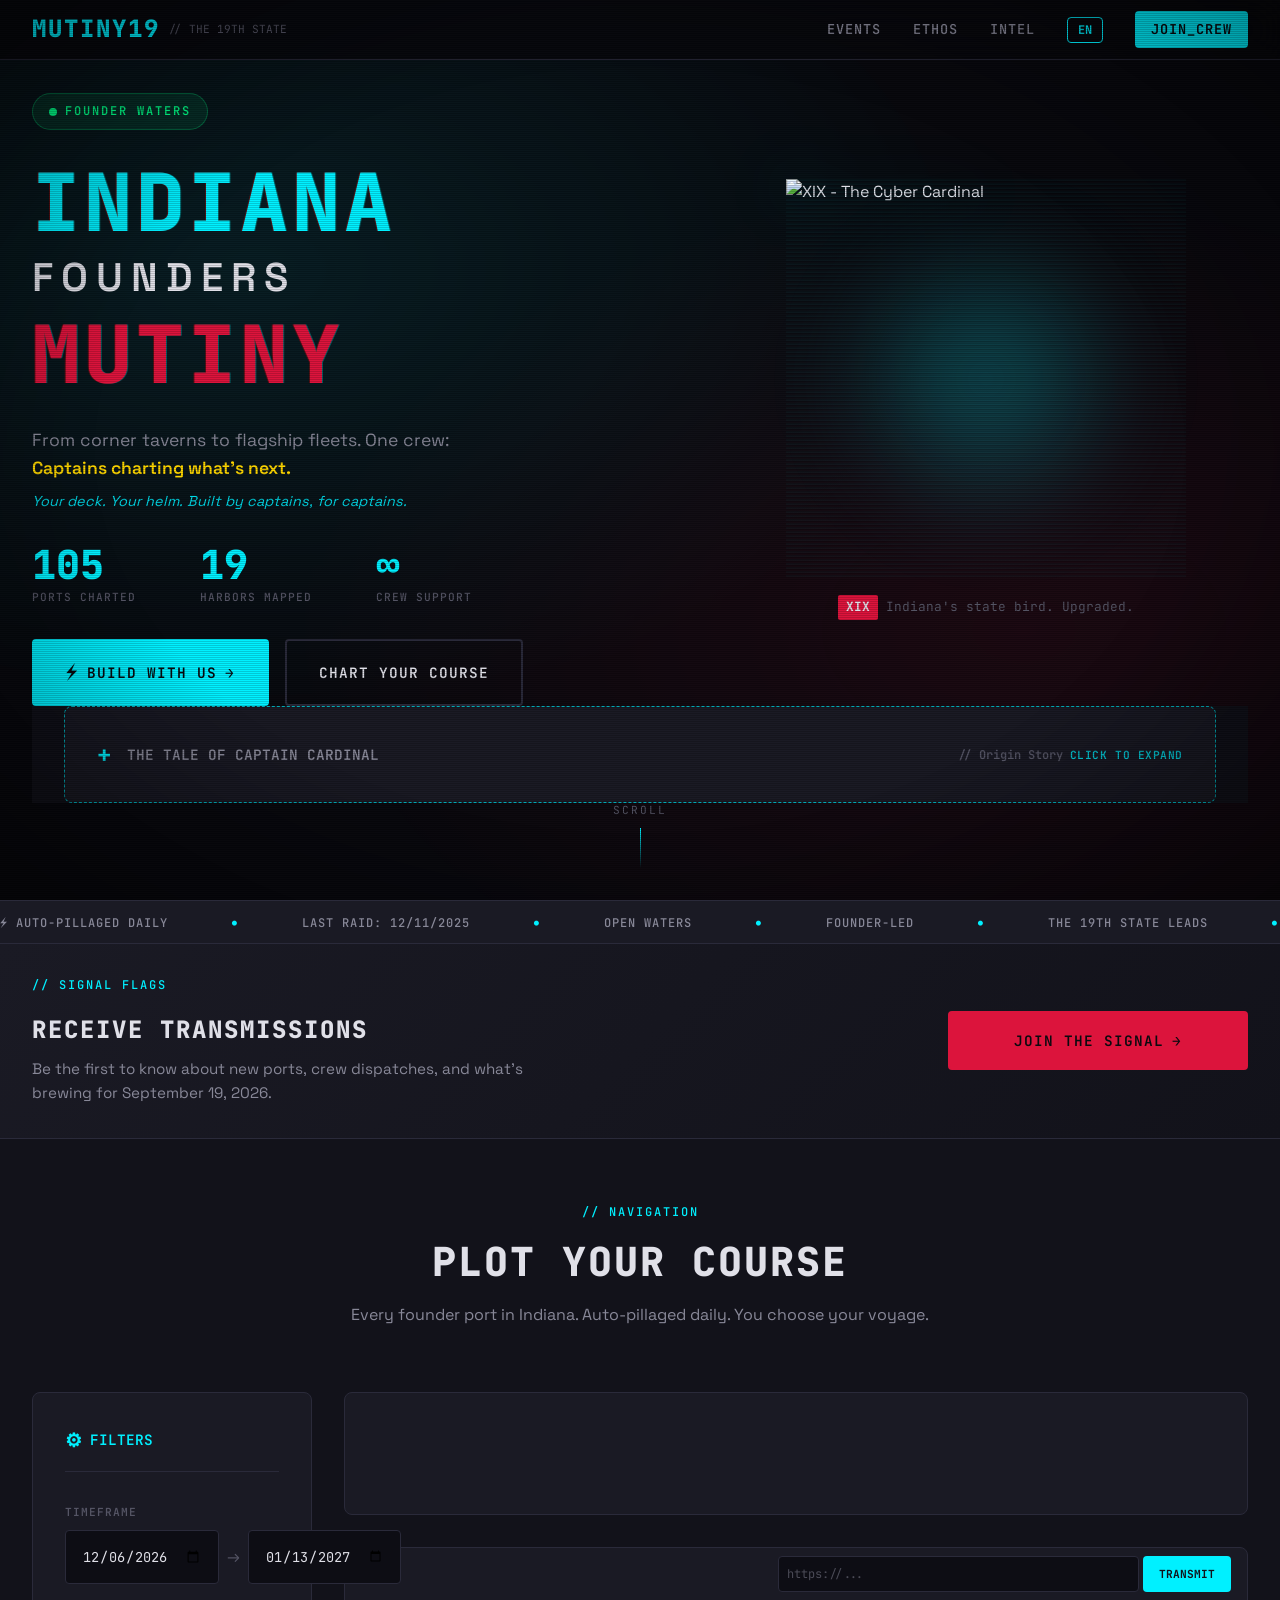
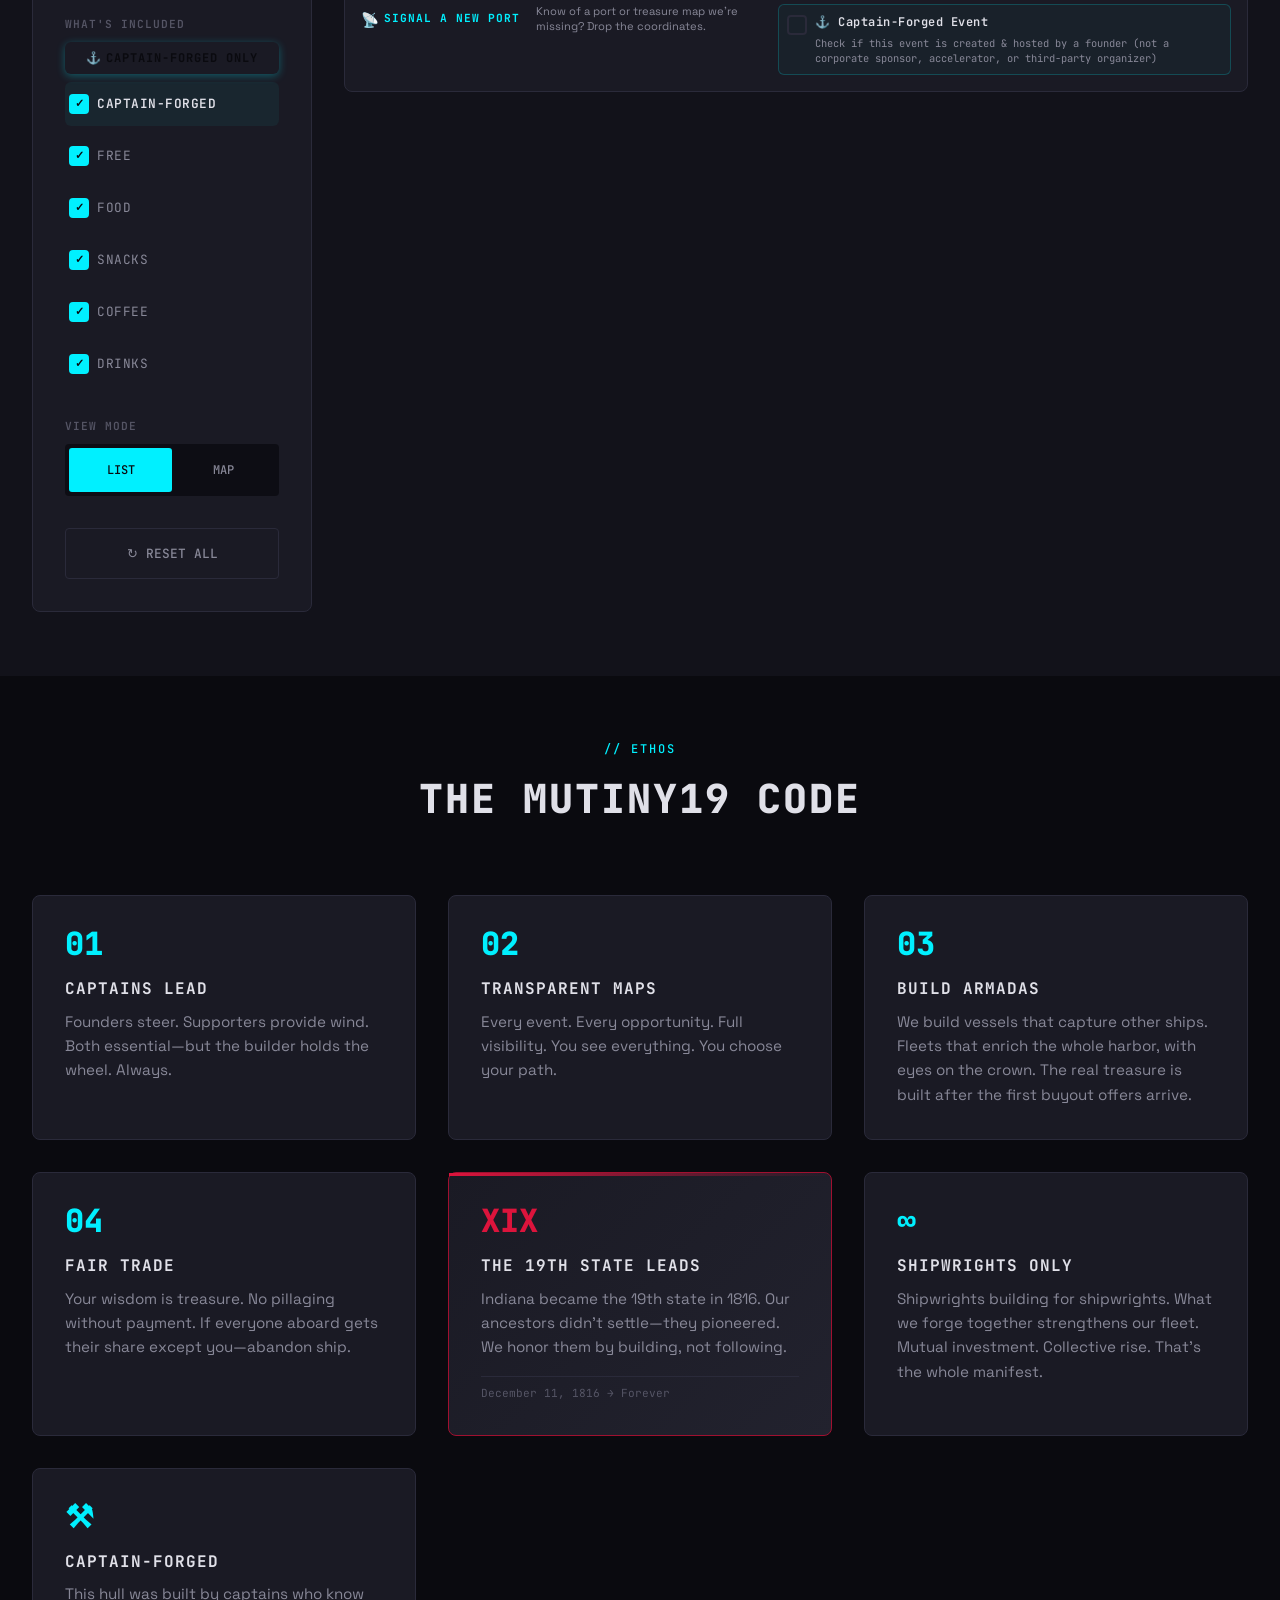
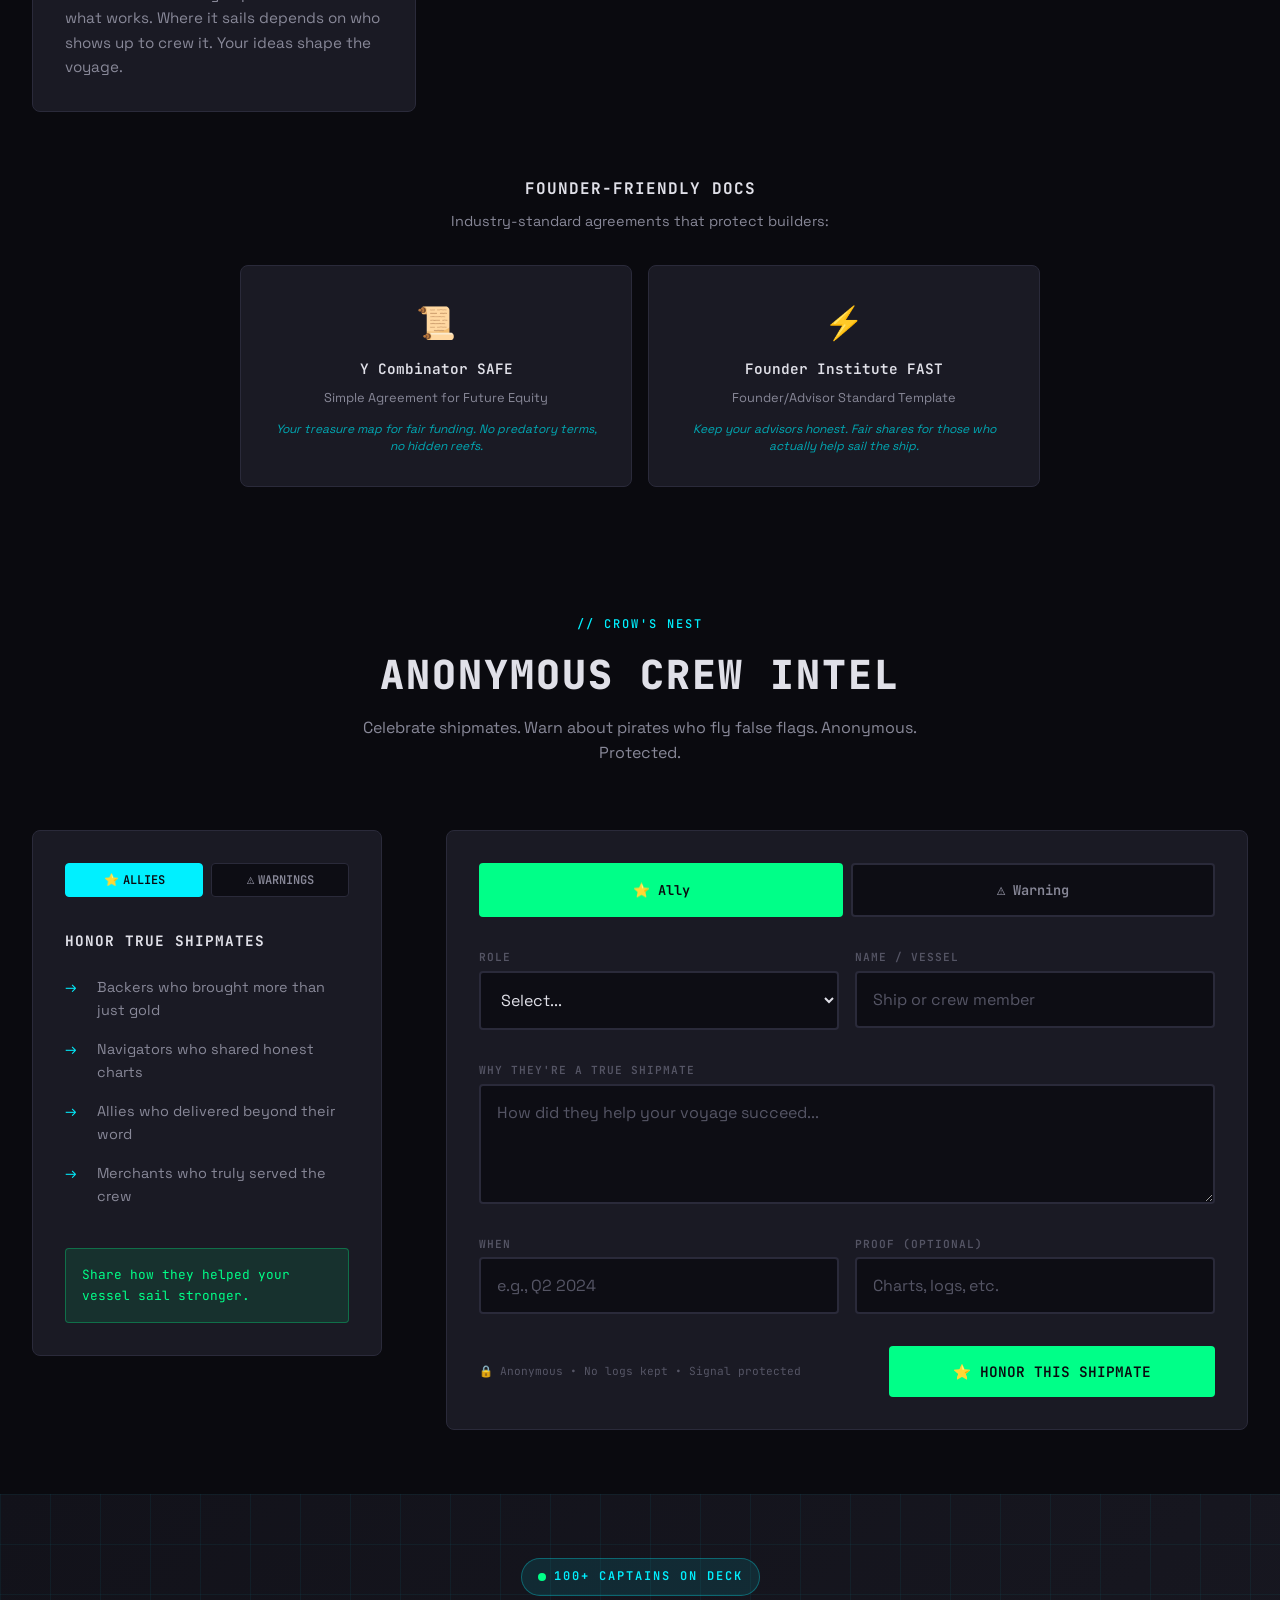
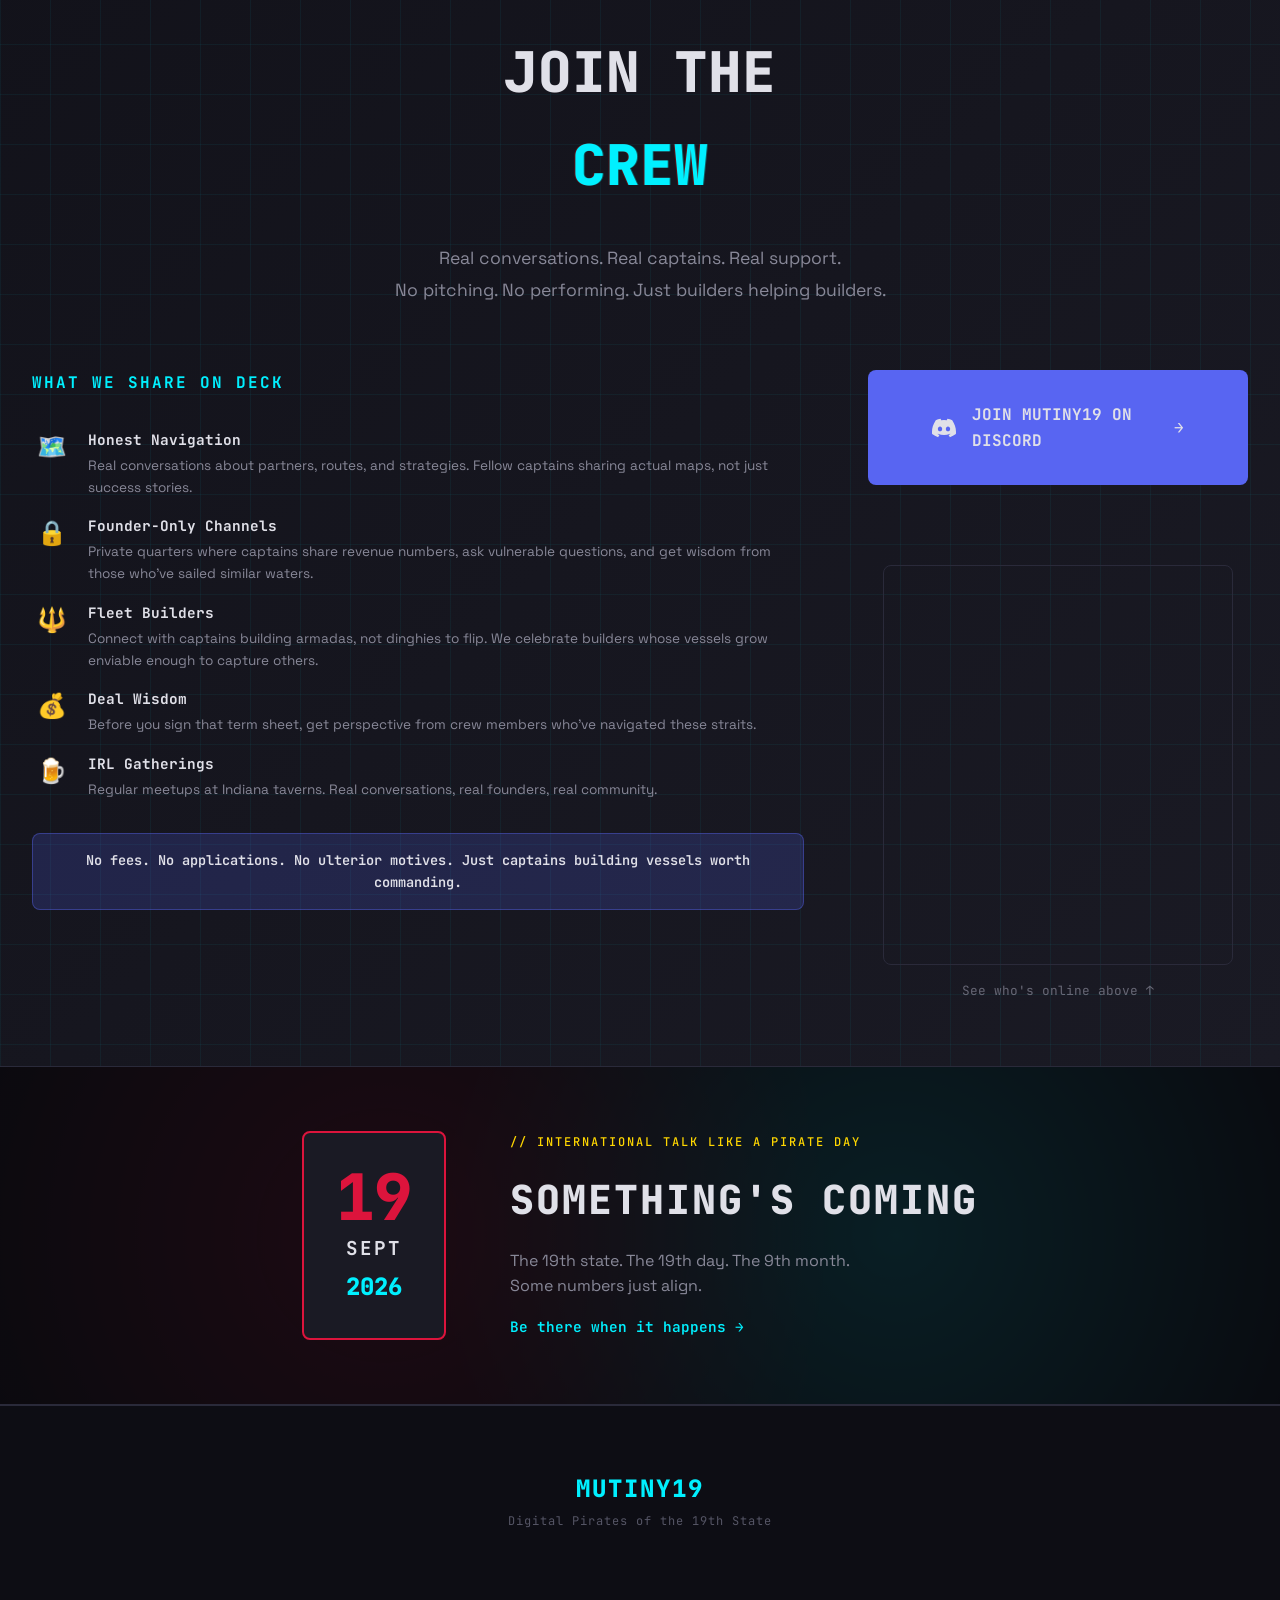
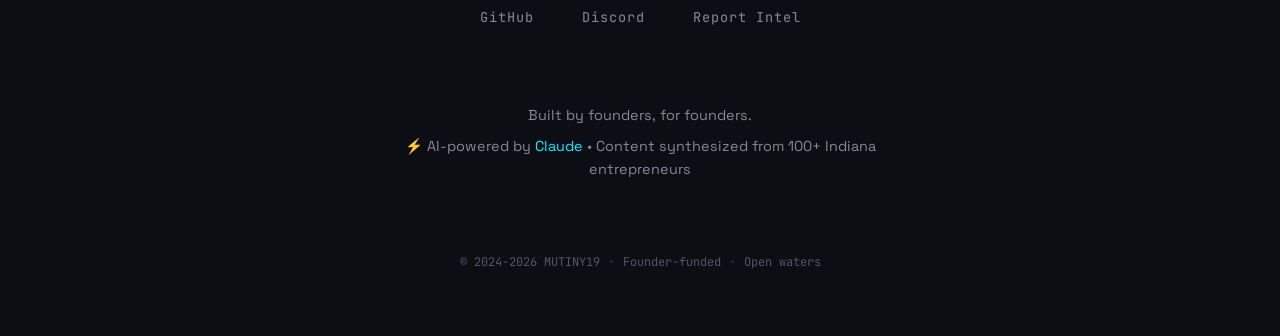
==== commit 3427d6ef: "Shipwrights messaging: mutual investment over feeder organizations Updated "SHIPWRIGHTS ONLY" manife" ====
--- a/index.html
+++ b/index.html
@@ -393,7 +393,7 @@
             <div class="manifesto-card">
                 <div class="card-icon">∞</div>
                 <h3 data-i18n="manifesto.card6.title">SHIPWRIGHTS ONLY</h3>
-                <p data-i18n="manifesto.card6.desc">Not a social club. Not a beauty contest. A crew of captains actually building vessels. That's the whole manifest.</p>
+                <p data-i18n="manifesto.card6.desc">Shipwrights building for shipwrights. What we forge together strengthens our fleet. Mutual investment. Collective rise. That's the whole manifest.</p>
             </div>
 
             <div class="manifesto-card">
